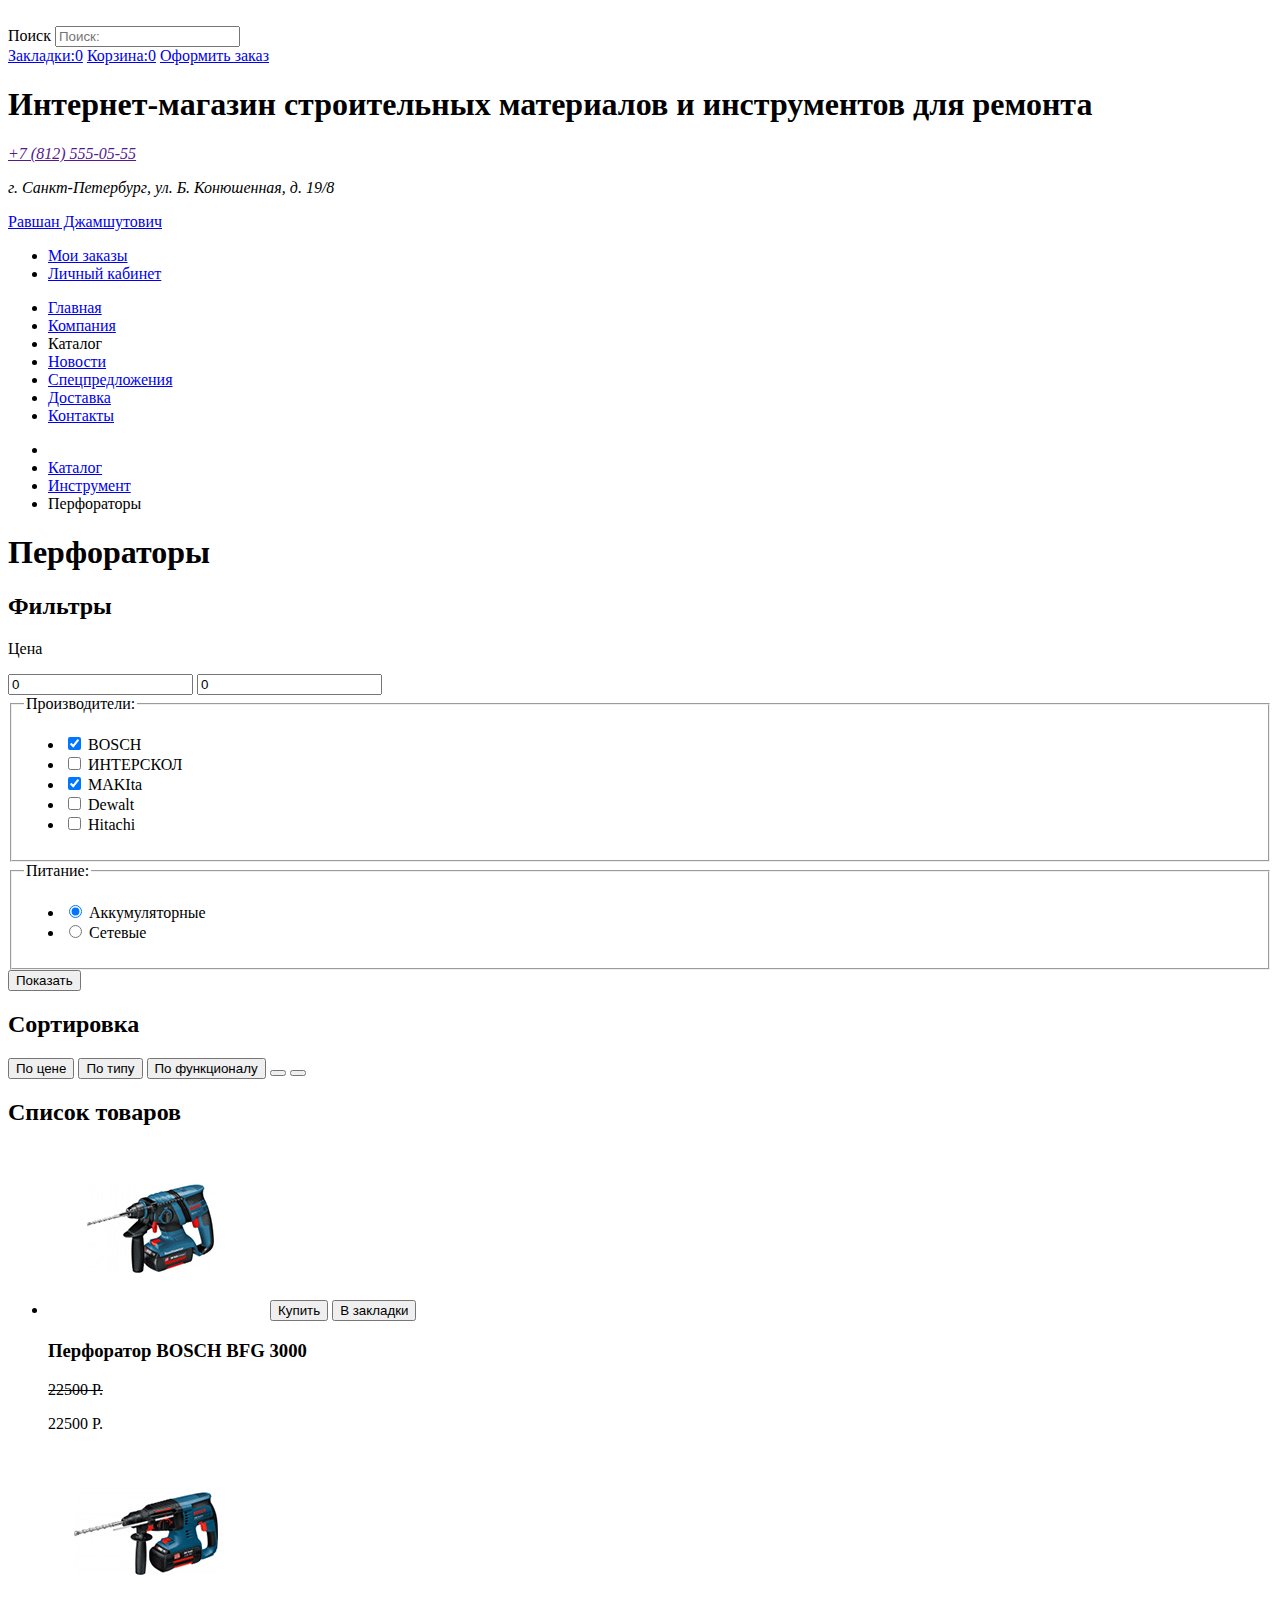
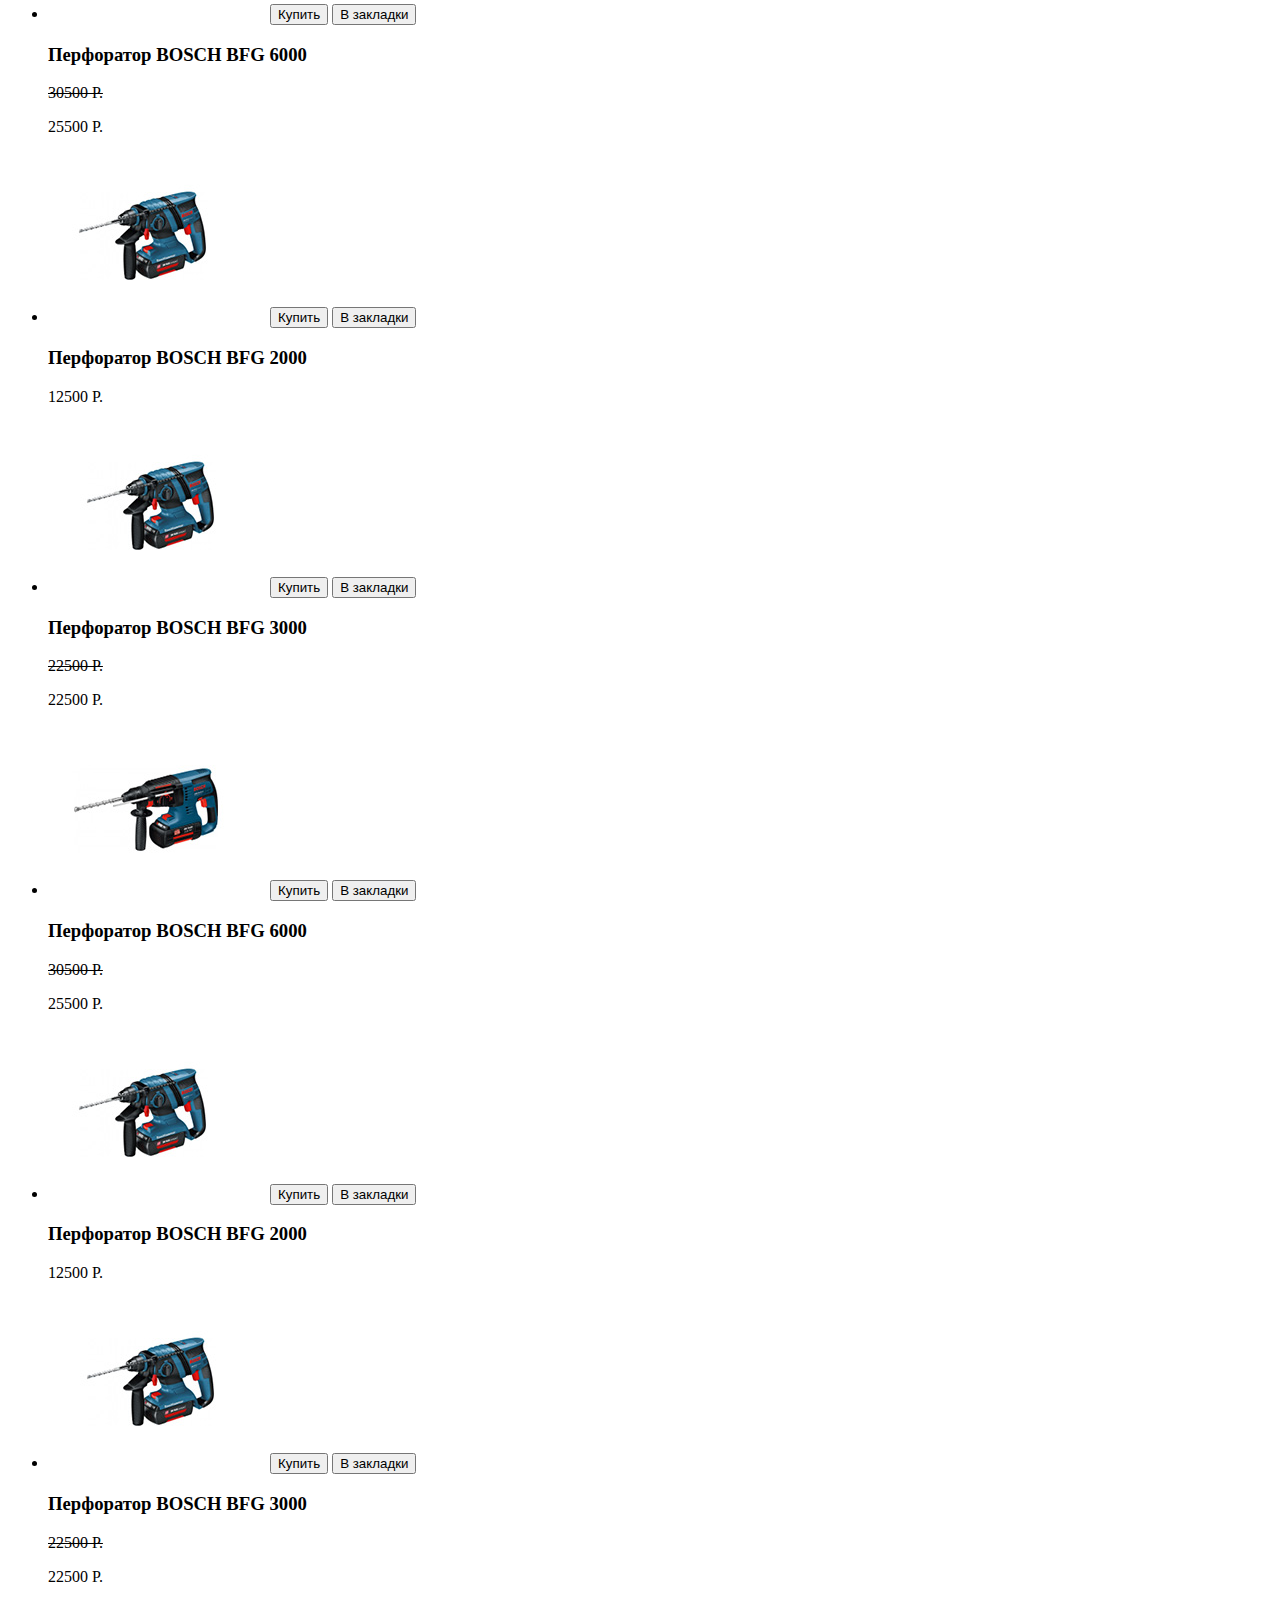
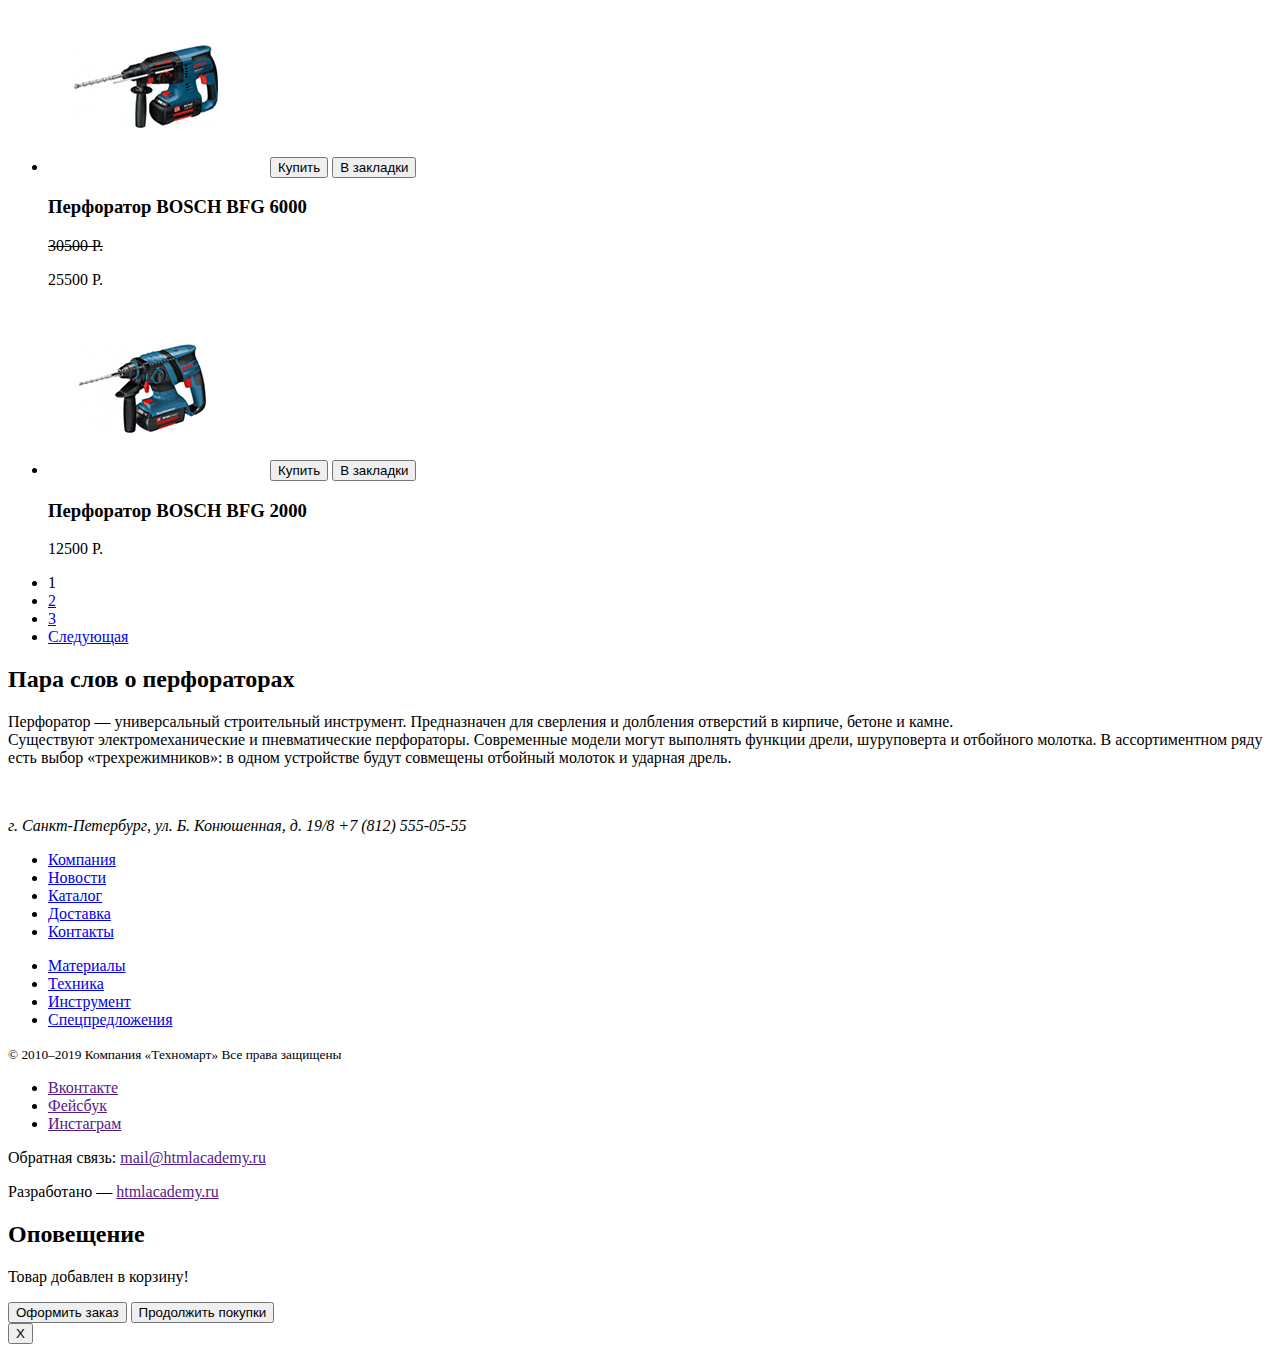
==== catalog.html @ 0acf5ff8 "Последние правки по 4 заданию, закончила с доступностью" ====
<!DOCTYPE html>
<html lang="ru">
  <head>
    <meta charset="utf-8">
    <title>HTML Academy: Техномарт</title>
  </head>
  <body>
    <header>
      <div>
        <a>
          <img src="" width="" height="" alt="">
        </a>
        <form>
          <label class="visually-hidden" for="global-search">Поиск</label>
          <input id="global-search" type="search" name="search" placeholder="Поиск:">
        </form>
        <a href="#">Закладки:0</a>
        <a href="#">Корзина:0</a>
        <a href="#">Оформить заказ</a>
      </div>
      <div>
        <h1>Интернет-магазин строительных материалов и инструментов для ремонта</h1>
        <address>
          <a href="">+7 (812) 555-05-55</a>
          <p>г. Санкт-Петербург, ул. Б. Конюшенная, д. 19/8</p>
        </address>
        <div>
          <a href="#">Равшан Джамшутович</a>
          <ul>
            <li>
              <a href="#">Мои заказы</a>
            </li>
            <li>
              <a href="#">Личный кабинет</a>
            </li>
          </ul>
        </div>
        <nav>
          <ul>
            <li>
              <a href="index.html">Главная</a>
            </li>
            <li>
              <a href="#">Компания</a>
            </li>
            <li>
              <a >Каталог</a>
            </li>
            <li>
              <a href="#">Новости</a>
            </li>
            <li>
              <a href="#">Спецпредложения</a>
            </li>
            <li>
              <a href="#">Доставка</a>
            </li>
            <li>
              <a href="#">Контакты</a>
            </li>
          </ul>
        </nav>
      </div>
    </header>
    <main>
      <ul>
        <li><a href="index.html"></a></li>
        <li><a href="catalog.html">Каталог</a></li>
        <li><a href="#">Инструмент</a></li>
        <li><a>Перфораторы</a></li>
      </ul>
      <h1>Перфораторы</h1>
      <section>
        <h2>Фильтры</h2>
        <form method="get" action="https://echo.htmlacademy.ru">
          <p>Цена</p>
          <div class="range-slider">
            <input type="number" value="0" name="min">
            <input type="number" value="0" name="max">
            <div class="range-slider-track">
              <div class="range-slider-pin range-slider-pin-min"></div>
              <div class="range-slider-pin range-slider-pin-max"></div>
            </div>
          </div>
          <fieldset>
            <legend>Производители:</legend>
            <ul>
              <li>
                <input id="filter-bosch" type="checkbox" name="bosch" checked>
                <label for="filter-bosch">BOSCH</label>
              </li>
              <li>
                <input id="filter-interskol" type="checkbox" name="interskol" >
                <label for="filter-interskol">ИНТЕРСКОЛ</label>
              </li>
              <li>
                <input id="filter-makita" type="checkbox" name="makita" checked>
                <label for="filter-makita">MAKIta</label>
              </li>
              <li>
                <input id="filter-dewalt" type="checkbox" name="dewalt" >
                <label for="filter-dewalt">Dewalt</label>
              </li>
              <li>
                <input id="filter-hitachi" type="checkbox" name="hitachi" >
                <label for="filter-hitachi">Hitachi</label>
              </li>
            </ul>
          </fieldset>
        </form >
        <fieldset>
          <legend>Питание:</legend>
          <ul>
            <li>
              <input id="filter-rechargeable" type="radio" name="type-power"  value="rechargeable" checked>
              <label for="filter-rechargeable">Аккумуляторные</label>
            </li>
            <li>
              <input id="filter-network" type="radio" name="type-power" value="network" >
              <label for="filter-network">Сетевые</label>
            </li>
          </ul>
        </fieldset>
        <button type="submit">Показать</button>
      </section>
      <section>
        <form>
          <h2>Сортировка</h2>
          <button type="button">По цене</button>
          <button type="button">По типу</button>
          <button type="button">По функционалу</button>
          <button type="button" aria-label="На возрастание"></button>
          <button type="button" aria-label="На убывание"></button>
        </form>
      </section>
      <section>
        <h2 class="visually-hidden">Список товаров</h2>
        <ul>
          <li>
            <img src="img/product-2.jpg" width="218" height="170" alt="Перфоратор BOSCH BFG 3000">
            <button type="button">Купить</button>
            <button type="button">В закладки</button>
            <h3>Перфоратор BOSCH BFG 3000</h3>
            <del>22500 Р.</del>
            <p>22500 Р.</p>
          </li>
          <li>
            <img src="img/product-3.jpg" width="218" height="170" alt="Перфоратор BOSCH BFG 6000">
            <button type="button">Купить</button>
            <button type="button">В закладки</button>
            <h3>Перфоратор BOSCH BFG 6000</h3>
            <del>30500 Р.</del>
            <p>25500 Р.</p>
          </li>
          <li>
            <img src="img/product-4.jpg" width="218" height="170" alt="Перфоратор BOSCH BFG 2000">
            <button type="button">Купить</button>
            <button type="button">В закладки</button>
            <h3>Перфоратор BOSCH BFG 2000</h3>
            <p>12500 Р.</p>
          </li>
          <li>
            <img src="img/product-2.jpg" width="218" height="170" alt="Перфоратор BOSCH BFG 3000">
            <button type="button">Купить</button>
            <button type="button">В закладки</button>
            <h3>Перфоратор BOSCH BFG 3000</h3>
            <del>22500 Р.</del>
            <p>22500 Р.</p>
          </li>
          <li>
            <img src="img/product-3.jpg" width="218" height="170" alt="Перфоратор BOSCH BFG 6000">
            <button type="button">Купить</button>
            <button type="button">В закладки</button>
            <h3>Перфоратор BOSCH BFG 6000</h3>
            <del>30500 Р.</del>
            <p>25500 Р.</p>
          </li>
          <li>
            <img src="img/product-4.jpg" width="218" height="170" alt="Перфоратор BOSCH BFG 2000">
            <button type="button">Купить</button>
            <button type="button">В закладки</button>
            <h3>Перфоратор BOSCH BFG 2000</h3>
            <p>12500 Р.</p>
          </li>
          <li>
            <img src="img/product-2.jpg" width="218" height="170" alt="Перфоратор BOSCH BFG 3000">
            <button type="button">Купить</button>
            <button type="button">В закладки</button>
            <h3>Перфоратор BOSCH BFG 3000</h3>
            <del>22500 Р.</del>
            <p>22500 Р.</p>
          </li>
          <li>
            <img src="img/product-3.jpg" width="218" height="170" alt="Перфоратор BOSCH BFG 6000">
            <button type="button">Купить</button>
            <button type="button">В закладки</button>
            <h3>Перфоратор BOSCH BFG 6000</h3>
            <del>30500 Р.</del>
            <p>25500 Р.</p>
          </li>
          <li>
            <img src="img/product-4.jpg" width="218" height="170" alt="Перфоратор BOSCH BFG 2000">
            <button type="button">Купить</button>
            <button type="button">В закладки</button>
            <h3>Перфоратор BOSCH BFG 2000</h3>
            <p>12500 Р.</p>
          </li>
        </ul>
        <ul>
          <li>
            <a aria-label="Первая страница">1</a>
          </li>
          <li>
            <a href="#" aria-label="Вторая страница">2</a>
          </li>
          <li>
            <a href="#"aria-label="Третья страница">3</a>
          </li>
          <li>
            <a href="#">Следующая</a>
          </li>
        </ul>
      </section>
      <section>
        <h2>Пара слов о перфораторах</h2>
        <p>Перфоратор — универсальный строительный инструмент. Предназначен для сверления и долбления отверстий в кирпиче, бетоне и камне.<br>
          Существуют электромеханические и пневматические перфораторы. Современные модели могут выполнять функции дрели, шуруповерта и отбойного молотка. В
          ассортиментном ряду есть выбор «трехрежимников»: в одном устройстве будут совмещены отбойный молоток и ударная дрель.</p>
      </section>
    </main>
    <footer>
      <div>
        <a>
          <img src="" width="" height="" alt="">
        </a>
        <address>
          <p>г. Санкт-Петербург, ул. Б. Конюшенная, д. 19/8
            +7 (812) 555-05-55</p>
        </address>
        <ul>
          <li>
            <a href="#">Компания</a>
          </li>
          <li>
            <a href="#">Новости</a>
          </li>
          <li>
            <a href="#">Каталог</a>
          </li>
          <li>
            <a href="#">Доставка</a>
          </li>
          <li>
            <a href="#">Контакты</a>
          </li>
        </ul>
        <ul>
          <li>
            <a href="#">Материалы</a>
          </li>
          <li>
            <a href="#">Техника</a>
          </li>
          <li>
            <a href="#">Инструмент</a>
          </li>
          <li>
            <a href="#">Спецпредложения</a>
          </li>
        </ul>
      </div>
      <div>
        <p class="footer-copyright">
          <small>©  2010–2019 Компания «Техномарт»
            Все права защищены</small>
        </p>
        <ul>
          <li>
            <a href="">Вконтакте</a>
          </li>
          <li>
            <a href="">Фейсбук</a>
          </li>
          <li>
            <a href="">Инстаграм</a>
          </li>
        </ul>
        <p>Обратная связь:
          <a href="">mail@htmlacademy.ru</a>
        </p>
        <p>Разработано —
          <a href="">htmlacademy.ru</a>
        </p>
      </div>
    </footer>
    <section>
      <form>
        <h2 class="visually-hidden">Оповещение</h2>
        <p>Товар добавлен в корзину!</p>
        <div>
          <button type="button">Оформить заказ</button>
          <button type="button">Продолжить покупки</button>
        </div>
      </form>
      <button type="button" aria-label="Закрыть">Х</button>
    </section>
  </body>
</html>
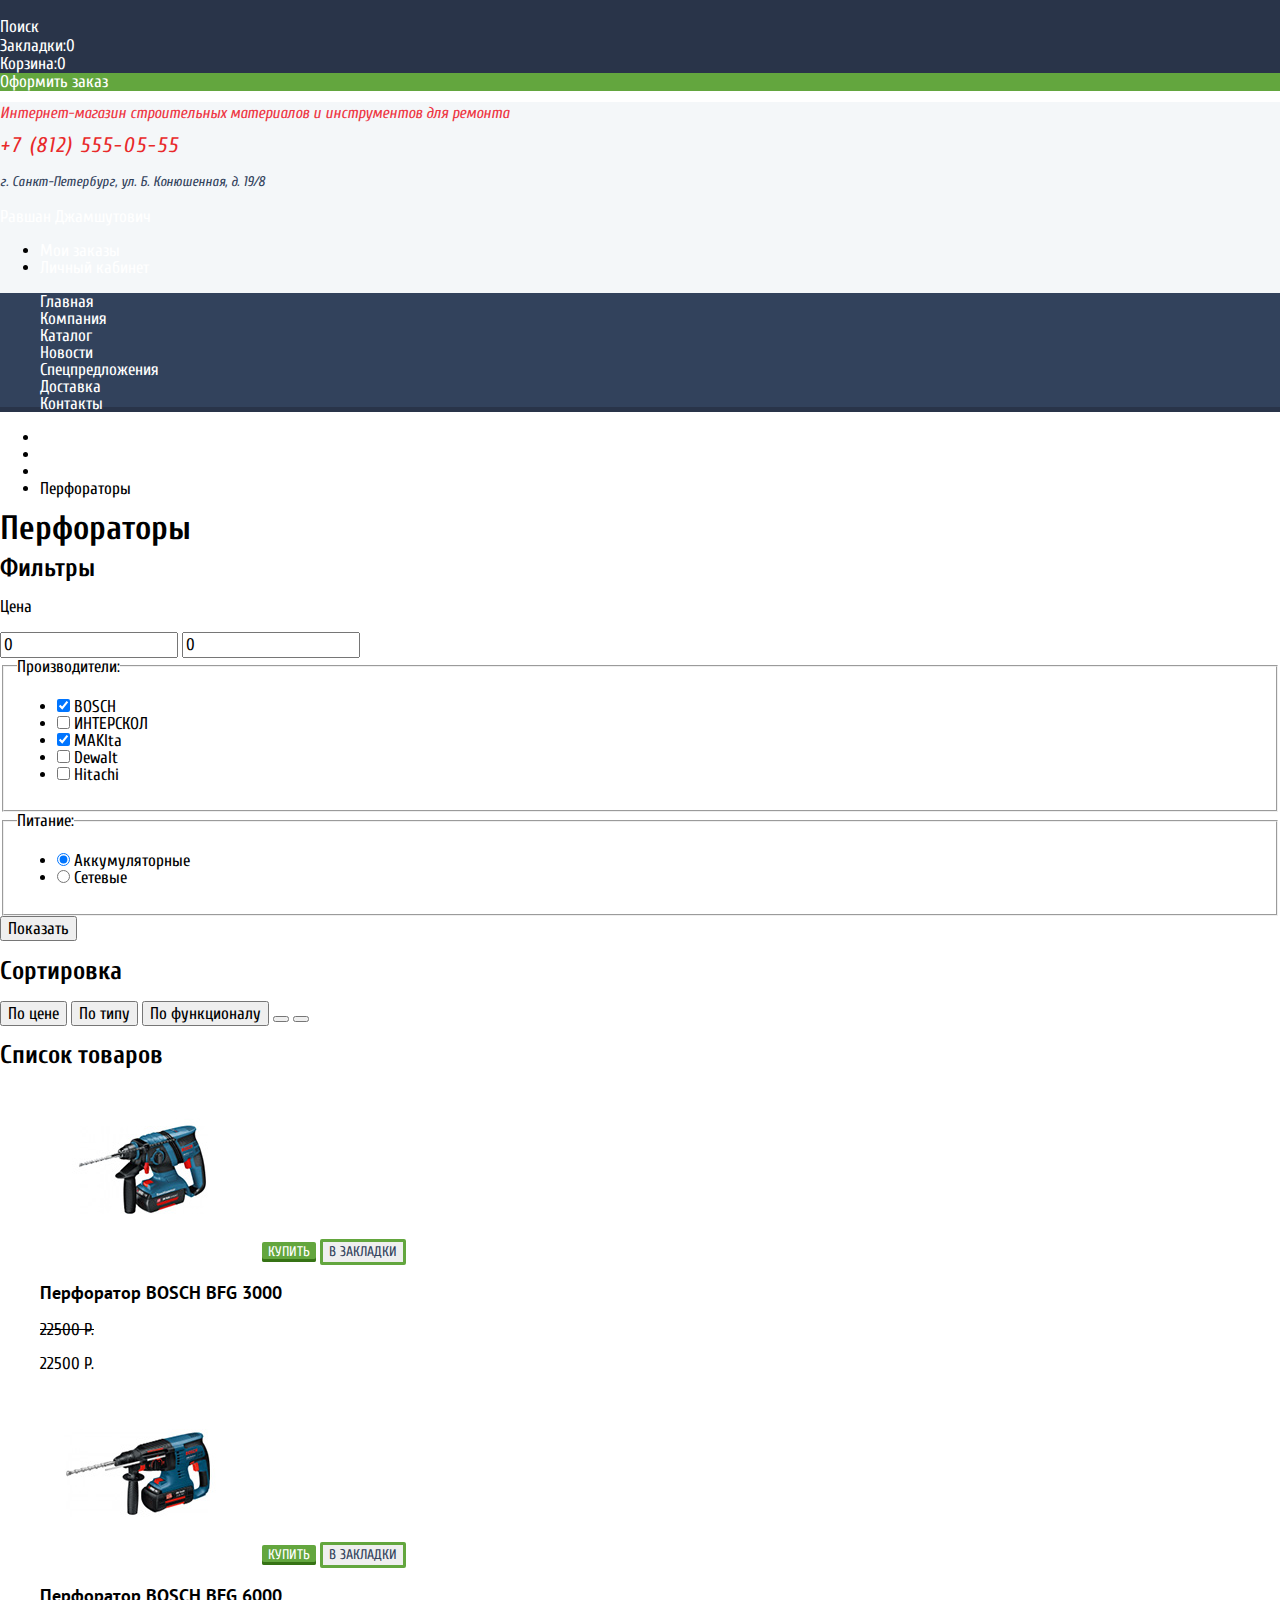
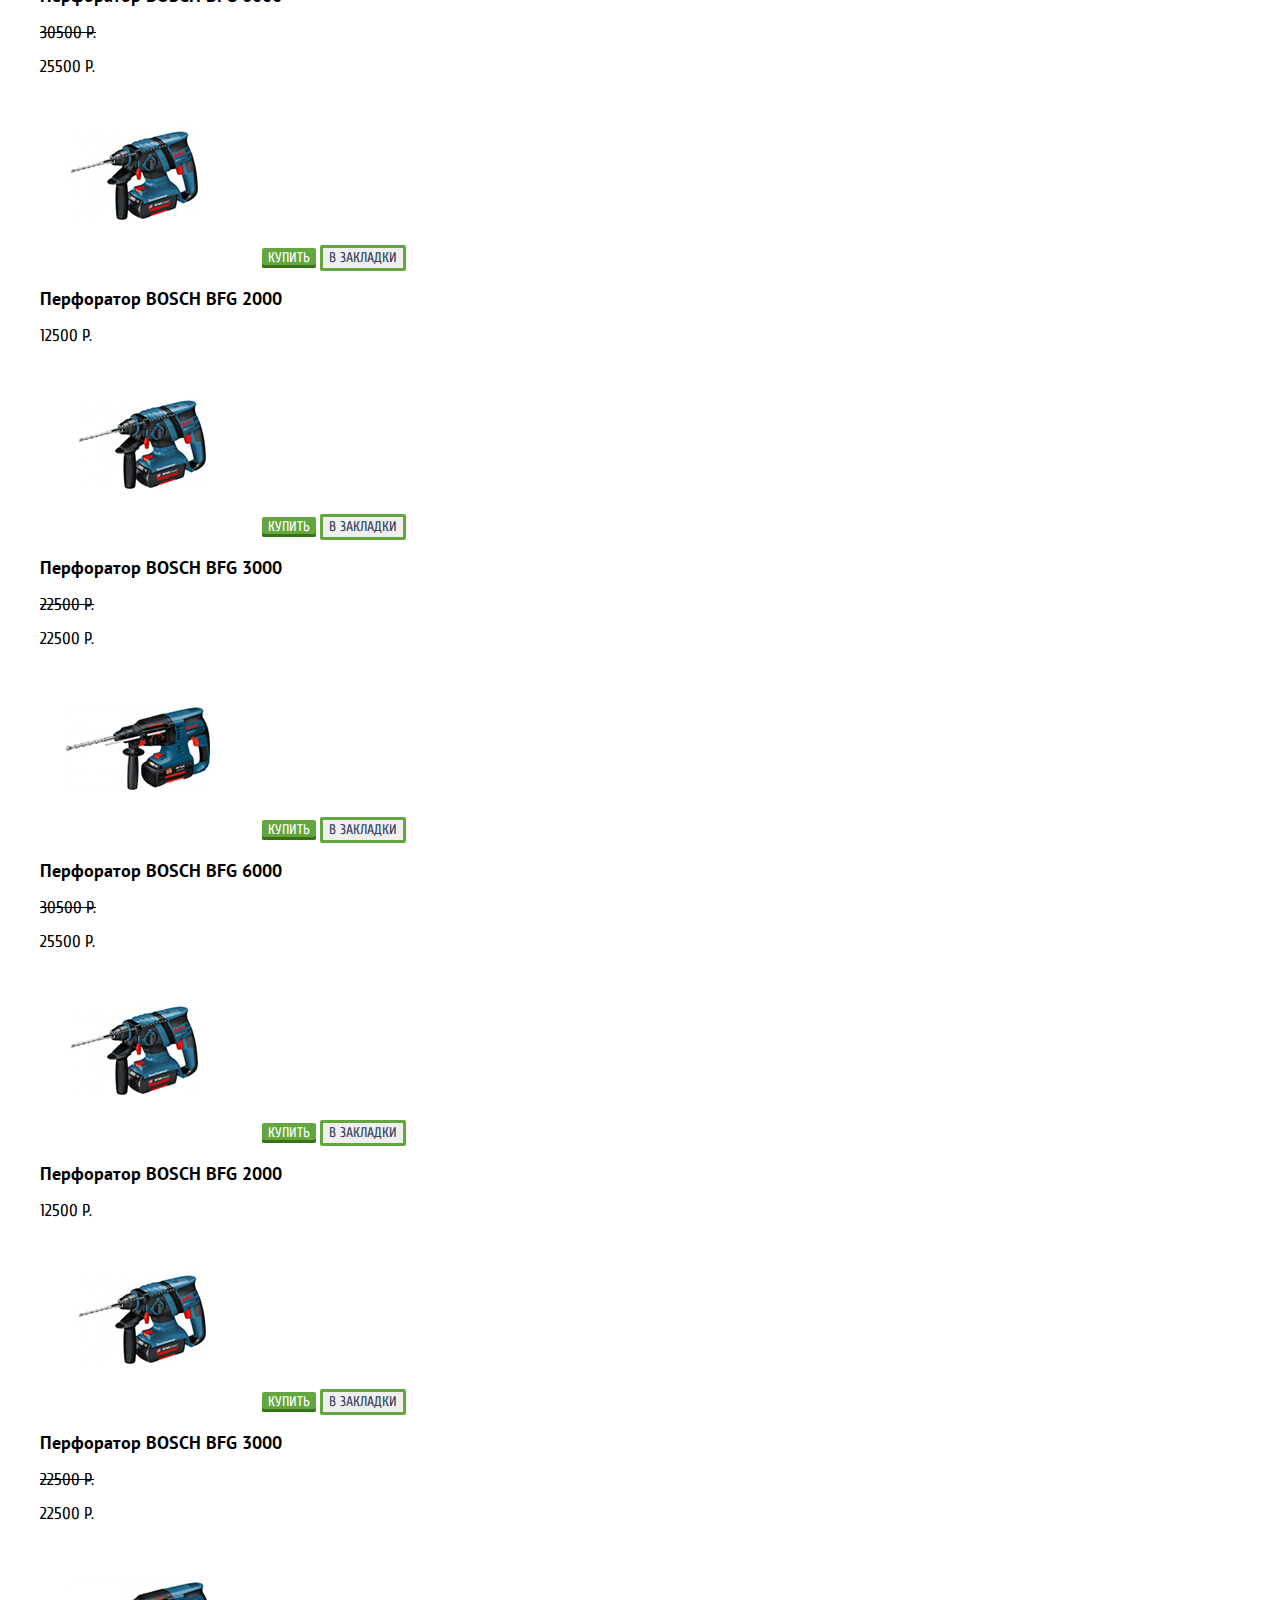
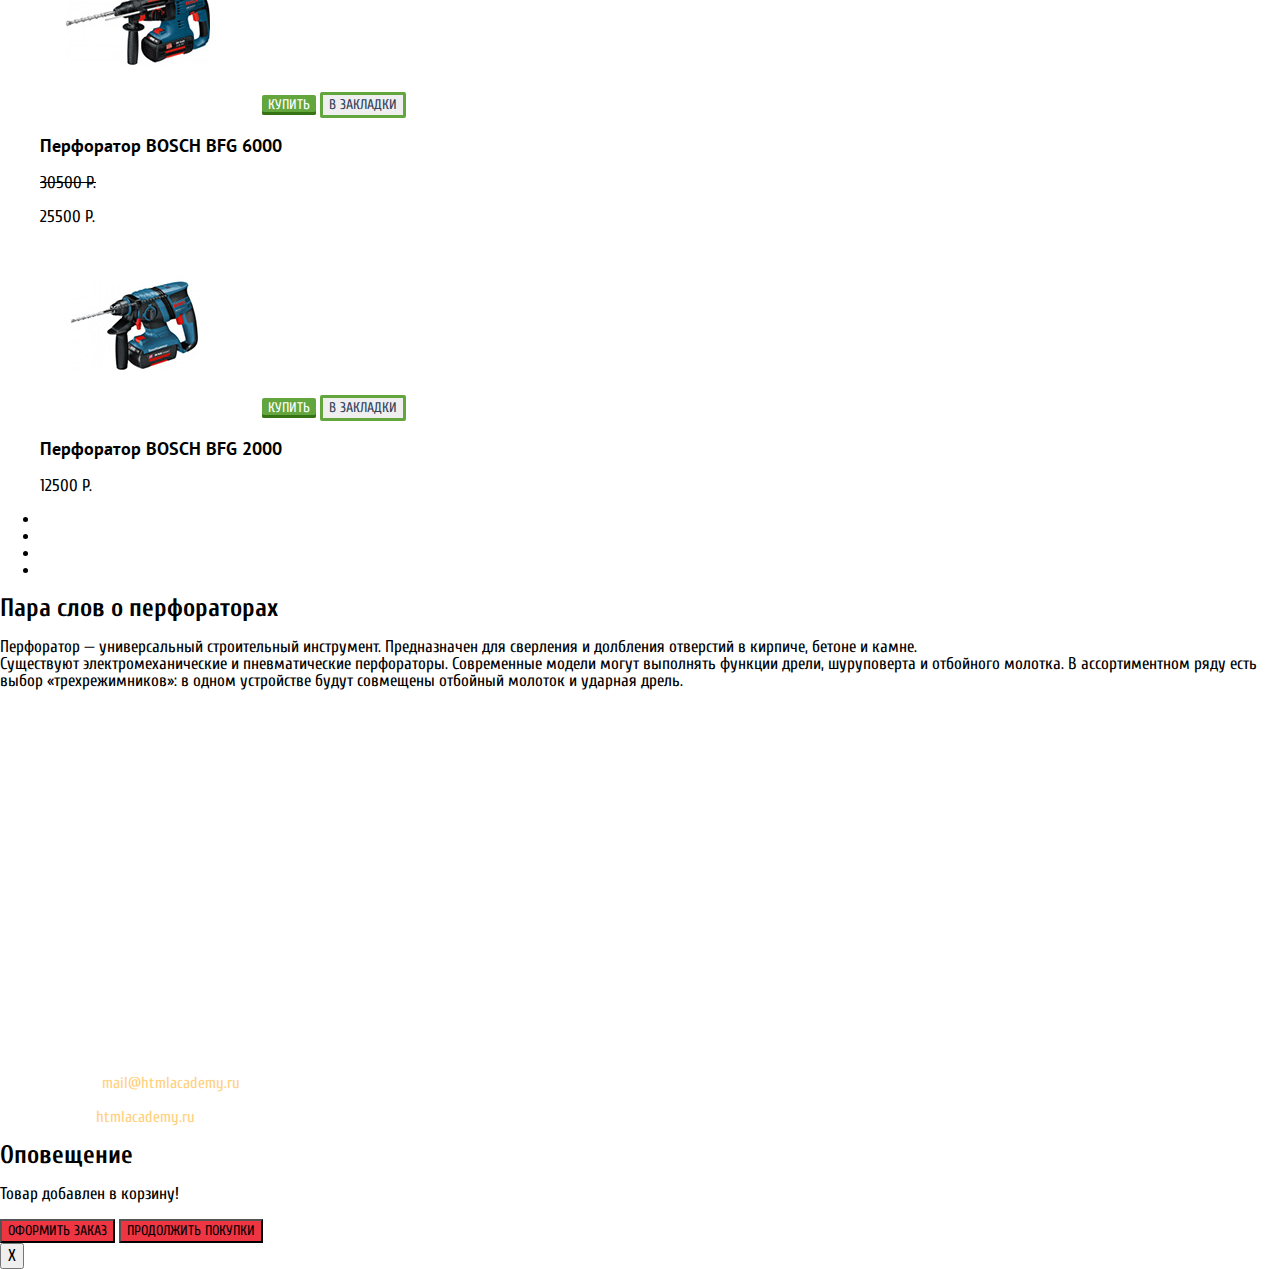
==== commit ee606b69: "Старе правки" ====
--- a/catalog.html
+++ b/catalog.html
@@ -3,40 +3,50 @@
   <head>
     <meta charset="utf-8">
     <title>HTML Academy: Техномарт</title>
+    <link rel="stylesheet" href="https://fonts.googleapis.com/css?family=Cuprum:400,400i,700&display=swap&subset=cyrillic" >
+    <link rel="stylesheet" href="https://fonts.googleapis.com/css?family=PT+Sans:400,700&display=swap&subset=cyrillic" >
+    <link rel="stylesheet" href="css/normalize.css">
+    <link rel="stylesheet" href="css/style.css">
   </head>
   <body>
-    <header>
-      <div>
-        <a>
+    <header class="main-header">
+      <div class="first-section-header">
+        <a class="main-header-logo">
           <img src="" width="" height="" alt="">
         </a>
-        <form>
-          <label class="visually-hidden" for="global-search">Поиск</label>
-          <input id="global-search" type="search" name="search" placeholder="Поиск:">
+        <form class="search">
+          <label class="search-title" for="global-search">Поиск</label>
+          <input class="search-form" id="global-search" type="search" name="search" placeholder="">
         </form>
-        <a href="#">Закладки:0</a>
-        <a href="#">Корзина:0</a>
-        <a href="#">Оформить заказ</a>
+        <div class="bookmarks">
+          <a href="#">Закладки:0</a>
+        </div>
+        <div class="cart">
+          <a href="#">Корзина:0</a>
+        </div>
+        <div class="checkout">
+          <a href="#">Оформить заказ</a>
+        </div>
       </div>
-      <div>
-        <h1>Интернет-магазин строительных материалов и инструментов для ремонта</h1>
+      <div class="second-section-header">
+        <h1 class="main-title">Интернет-магазин строительных материалов и инструментов для ремонта</h1>
         <address>
-          <a href="">+7 (812) 555-05-55</a>
-          <p>г. Санкт-Петербург, ул. Б. Конюшенная, д. 19/8</p>
+          <a class="phone-link"href="">+7 (812) 555-05-55</a>
+          <p class="address">г. Санкт-Петербург, ул. Б. Конюшенная, д. 19/8</p>
         </address>
-        <div>
-          <a href="#">Равшан Джамшутович</a>
-          <ul>
-            <li>
+        <div class="user-cabinet">
+          <a class="user-name" href="#">Равшан Джамшутович</a>
+          <ul class="user-cabinet-list">
+            <li class="user-cabinet-item">
               <a href="#">Мои заказы</a>
             </li>
-            <li>
+            <li class="user-cabinet-item">
               <a href="#">Личный кабинет</a>
             </li>
           </ul>
         </div>
-        <nav>
-          <ul>
+        <nav class="main-navigation">
+          <ul class="site-navigation">
             <li>
               <a href="index.html">Главная</a>
             </li>
@@ -62,18 +72,18 @@
         </nav>
       </div>
     </header>
-    <main>
-      <ul>
+    <main class="container">
+      <ul class="breadcrumbs">
         <li><a href="index.html"></a></li>
         <li><a href="catalog.html">Каталог</a></li>
         <li><a href="#">Инструмент</a></li>
-        <li><a>Перфораторы</a></li>
+        <li class="breadcrumbs-current">Перфораторы</li>
       </ul>
-      <h1>Перфораторы</h1>
-      <section>
-        <h2>Фильтры</h2>
-        <form method="get" action="https://echo.htmlacademy.ru">
-          <p>Цена</p>
+      <h1 class="page-title">Перфораторы</h1>
+      <section class="filters">
+        <h2 class="filter-type">Фильтры</h2>
+        <form class="filter" method="get" action="https://echo.htmlacademy.ru">
+          <p class="filter-name">Цена</p>
           <div class="range-slider">
             <input type="number" value="0" name="min">
             <input type="number" value="0" name="max">
@@ -82,162 +92,162 @@
               <div class="range-slider-pin range-slider-pin-max"></div>
             </div>
           </div>
-          <fieldset>
-            <legend>Производители:</legend>
-            <ul>
-              <li>
+          <fieldset class="filter-manufacturers">
+            <legend class="filter-name">Производители:</legend>
+            <ul class="filter-list">
+              <li class="filter-item">
                 <input id="filter-bosch" type="checkbox" name="bosch" checked>
                 <label for="filter-bosch">BOSCH</label>
               </li>
-              <li>
+              <li class="filter-item">
                 <input id="filter-interskol" type="checkbox" name="interskol" >
                 <label for="filter-interskol">ИНТЕРСКОЛ</label>
               </li>
-              <li>
+              <li class="filter-item">
                 <input id="filter-makita" type="checkbox" name="makita" checked>
                 <label for="filter-makita">MAKIta</label>
               </li>
-              <li>
+              <li class="filter-item">
                 <input id="filter-dewalt" type="checkbox" name="dewalt" >
                 <label for="filter-dewalt">Dewalt</label>
               </li>
-              <li>
+              <li class="filter-item">
                 <input id="filter-hitachi" type="checkbox" name="hitachi" >
                 <label for="filter-hitachi">Hitachi</label>
               </li>
             </ul>
           </fieldset>
-        </form >
-        <fieldset>
-          <legend>Питание:</legend>
-          <ul>
-            <li>
-              <input id="filter-rechargeable" type="radio" name="type-power"  value="rechargeable" checked>
-              <label for="filter-rechargeable">Аккумуляторные</label>
-            </li>
-            <li>
-              <input id="filter-network" type="radio" name="type-power" value="network" >
-              <label for="filter-network">Сетевые</label>
-            </li>
-          </ul>
-        </fieldset>
-        <button type="submit">Показать</button>
-      </section>
-      <section>
-        <form>
-          <h2>Сортировка</h2>
-          <button type="button">По цене</button>
-          <button type="button">По типу</button>
-          <button type="button">По функционалу</button>
-          <button type="button" aria-label="На возрастание"></button>
-          <button type="button" aria-label="На убывание"></button>
+          <fieldset class="filter-supply">
+            <legend class="filter-name">Питание:</legend>
+            <ul class="filter-list">
+              <li class="filter-item">
+                <input id="filter-rechargeable" type="radio" name="type-power"  value="rechargeable" checked>
+                <label for="filter-rechargeable">Аккумуляторные</label>
+              </li>
+              <li class="filter-item">
+                <input id="filter-network" type="radio" name="type-power" value="network" >
+                <label for="filter-network">Сетевые</label>
+              </li>
+            </ul>
+          </fieldset>
+          <button class="filter-button" ype="submit">Показать</button>
         </form>
       </section>
       <section>
+        <form class="sorting">
+          <h2 class="filter-type">Сортировка</h2>
+          <button class="" type="button">По цене</button>
+          <button class="" type="button">По типу</button>
+          <button class="" type="button">По функционалу</button>
+          <button class="" type="button" aria-label="На возрастание"></button>
+          <button class="" type="button" aria-label="На убывание"></button>
+        </form>
+      </section>
+      <section class="products">
         <h2 class="visually-hidden">Список товаров</h2>
-        <ul>
-          <li>
-            <img src="img/product-2.jpg" width="218" height="170" alt="Перфоратор BOSCH BFG 3000">
-            <button type="button">Купить</button>
-            <button type="button">В закладки</button>
-            <h3>Перфоратор BOSCH BFG 3000</h3>
+        <ul class="products-list">
+          <li class="products-item">
+            <img class="product-item-image" src="img/product-2.jpg" width="218" height="170" alt="Перфоратор BOSCH BFG 3000">
+            <button class="product-item-button product-item-buy" type="button">Купить</button>
+            <button class="product-item-button product-item-select" type="button">В закладки</button>
+            <h3 class="product-item-title">Перфоратор BOSCH BFG 3000</h3>
             <del>22500 Р.</del>
             <p>22500 Р.</p>
           </li>
-          <li>
-            <img src="img/product-3.jpg" width="218" height="170" alt="Перфоратор BOSCH BFG 6000">
-            <button type="button">Купить</button>
-            <button type="button">В закладки</button>
-            <h3>Перфоратор BOSCH BFG 6000</h3>
+          <li class="products-item">
+            <img class="product-item-image" src="img/product-3.jpg" width="218" height="170" alt="Перфоратор BOSCH BFG 6000">
+            <button class="product-item-button product-item-buy" type="button">Купить</button>
+            <button class="product-item-button product-item-select" type="button">В закладки</button>
+            <h3 class="product-item-title">Перфоратор BOSCH BFG 6000</h3>
             <del>30500 Р.</del>
             <p>25500 Р.</p>
           </li>
-          <li>
-            <img src="img/product-4.jpg" width="218" height="170" alt="Перфоратор BOSCH BFG 2000">
-            <button type="button">Купить</button>
-            <button type="button">В закладки</button>
-            <h3>Перфоратор BOSCH BFG 2000</h3>
+          <li class="products-item">
+            <img class="product-item-image" src="img/product-4.jpg" width="218" height="170" alt="Перфоратор BOSCH BFG 2000">
+            <button class="product-item-button product-item-buy" type="button">Купить</button>
+            <button class="product-item-button product-item-select" type="button">В закладки</button>
+            <h3 class="product-item-title">Перфоратор BOSCH BFG 2000</h3>
             <p>12500 Р.</p>
           </li>
-          <li>
-            <img src="img/product-2.jpg" width="218" height="170" alt="Перфоратор BOSCH BFG 3000">
-            <button type="button">Купить</button>
-            <button type="button">В закладки</button>
-            <h3>Перфоратор BOSCH BFG 3000</h3>
+          <li class="products-item">
+            <img class="product-item-image" src="img/product-2.jpg" width="218" height="170" alt="Перфоратор BOSCH BFG 3000">
+            <button class="product-item-button product-item-buy" type="button">Купить</button>
+            <button class="product-item-button product-item-select" type="button">В закладки</button>
+            <h3 class="product-item-title">Перфоратор BOSCH BFG 3000</h3>
             <del>22500 Р.</del>
             <p>22500 Р.</p>
           </li>
-          <li>
-            <img src="img/product-3.jpg" width="218" height="170" alt="Перфоратор BOSCH BFG 6000">
-            <button type="button">Купить</button>
-            <button type="button">В закладки</button>
-            <h3>Перфоратор BOSCH BFG 6000</h3>
+          <li class="products-item">
+            <img class="product-item-image" src="img/product-3.jpg" width="218" height="170" alt="Перфоратор BOSCH BFG 6000">
+            <button class="product-item-button product-item-buy" type="button">Купить</button>
+            <button class="product-item-button product-item-select" type="button">В закладки</button>
+            <h3 class="product-item-title">Перфоратор BOSCH BFG 6000</h3>
             <del>30500 Р.</del>
             <p>25500 Р.</p>
           </li>
-          <li>
-            <img src="img/product-4.jpg" width="218" height="170" alt="Перфоратор BOSCH BFG 2000">
-            <button type="button">Купить</button>
-            <button type="button">В закладки</button>
-            <h3>Перфоратор BOSCH BFG 2000</h3>
+          <li class="products-item">
+            <img class="product-item-image" src="img/product-4.jpg" width="218" height="170" alt="Перфоратор BOSCH BFG 2000">
+            <button class="product-item-button product-item-buy" type="button">Купить</button>
+            <button class="product-item-button product-item-select" type="button">В закладки</button>
+            <h3 class="product-item-title">Перфоратор BOSCH BFG 2000</h3>
             <p>12500 Р.</p>
           </li>
-          <li>
-            <img src="img/product-2.jpg" width="218" height="170" alt="Перфоратор BOSCH BFG 3000">
-            <button type="button">Купить</button>
-            <button type="button">В закладки</button>
-            <h3>Перфоратор BOSCH BFG 3000</h3>
+          <li class="products-item">
+            <img class="product-item-image" src="img/product-2.jpg" width="218" height="170" alt="Перфоратор BOSCH BFG 3000">
+            <button class="product-item-button product-item-buy" type="button">Купить</button>
+            <button class="product-item-button product-item-select" type="button">В закладки</button>
+            <h3 class="product-item-title">Перфоратор BOSCH BFG 3000</h3>
             <del>22500 Р.</del>
             <p>22500 Р.</p>
           </li>
-          <li>
-            <img src="img/product-3.jpg" width="218" height="170" alt="Перфоратор BOSCH BFG 6000">
-            <button type="button">Купить</button>
-            <button type="button">В закладки</button>
-            <h3>Перфоратор BOSCH BFG 6000</h3>
+          <li class="products-item">
+            <img class="product-item-image" src="img/product-3.jpg" width="218" height="170" alt="Перфоратор BOSCH BFG 6000">
+            <button class="product-item-button product-item-buy" type="button">Купить</button>
+            <button class="product-item-button product-item-select" type="button">В закладки</button>
+            <h3 class="product-item-title">Перфоратор BOSCH BFG 6000</h3>
             <del>30500 Р.</del>
             <p>25500 Р.</p>
           </li>
-          <li>
-            <img src="img/product-4.jpg" width="218" height="170" alt="Перфоратор BOSCH BFG 2000">
-            <button type="button">Купить</button>
-            <button type="button">В закладки</button>
-            <h3>Перфоратор BOSCH BFG 2000</h3>
+          <li class="products-item">
+            <img class="product-item-image" src="img/product-4.jpg" width="218" height="170" alt="Перфоратор BOSCH BFG 2000">
+            <button class="product-item-button product-item-buy" type="button">Купить</button>
+            <button class="product-item-button product-item-select" type="button">В закладки</button>
+            <h3 class="product-item-title">Перфоратор BOSCH BFG 2000</h3>
             <p>12500 Р.</p>
           </li>
         </ul>
-        <ul>
-          <li>
+        <ul class="pagination-list">
+          <li class="pagination-item pagination-item-current">
             <a aria-label="Первая страница">1</a>
           </li>
-          <li>
+          <li class="pagination-item">
             <a href="#" aria-label="Вторая страница">2</a>
           </li>
-          <li>
+          <li class="pagination-item">
             <a href="#"aria-label="Третья страница">3</a>
           </li>
-          <li>
+          <li class="pagination-item">
             <a href="#">Следующая</a>
           </li>
         </ul>
       </section>
-      <section>
-        <h2>Пара слов о перфораторах</h2>
+      <section class="description">
+        <h2 class="title-description">Пара слов о перфораторах</h2>
         <p>Перфоратор — универсальный строительный инструмент. Предназначен для сверления и долбления отверстий в кирпиче, бетоне и камне.<br>
           Существуют электромеханические и пневматические перфораторы. Современные модели могут выполнять функции дрели, шуруповерта и отбойного молотка. В
           ассортиментном ряду есть выбор «трехрежимников»: в одном устройстве будут совмещены отбойный молоток и ударная дрель.</p>
       </section>
     </main>
-    <footer>
+    <footer class="main-footer">
       <div>
-        <a>
+        <a class="main-header-logo main-footer-logo">
           <img src="" width="" height="" alt="">
         </a>
-        <address>
+        <address class="footer-contacts">
           <p>г. Санкт-Петербург, ул. Б. Конюшенная, д. 19/8
             +7 (812) 555-05-55</p>
         </address>
-        <ul>
+        <ul class="footer-menu">
           <li>
             <a href="#">Компания</a>
           </li>
@@ -254,7 +264,7 @@
             <a href="#">Контакты</a>
           </li>
         </ul>
-        <ul>
+        <ul class="footer-promo">
           <li>
             <a href="#">Материалы</a>
           </li>
@@ -274,35 +284,35 @@
           <small>©  2010–2019 Компания «Техномарт»
             Все права защищены</small>
         </p>
-        <ul>
-          <li>
-            <a href="">Вконтакте</a>
-          </li>
-          <li>
-            <a href="">Фейсбук</a>
-          </li>
-          <li>
-            <a href="">Инстаграм</a>
-          </li>
-        </ul>
-        <p>Обратная связь:
-          <a href="">mail@htmlacademy.ru</a>
+        <ul class="footer-social">
+          <li>
+            <a class="social-button social-button-vk" href="">Вконтакте</a>
+          </li>
+          <li>
+            <a class="social-button social-button-facebook" href="">Фейсбук</a>
+          </li>
+          <li>
+            <a class="social-button social-button-instagram" href="">Инстаграм</a>
+          </li>
+        </ul>
+        <p class="footer-copyright">Обратная связь:
+          <a class="footer-link" href="">mail@htmlacademy.ru</a>
         </p>
-        <p>Разработано —
-          <a href="">htmlacademy.ru</a>
+        <p class="footer-copyright">Разработано —
+          <a class="footer-link" href="">htmlacademy.ru</a>
         </p>
       </div>
     </footer>
-    <section>
-      <form>
+    <section class="buy">
+      <form class="model-buy">
         <h2 class="visually-hidden">Оповещение</h2>
-        <p>Товар добавлен в корзину!</p>
+        <p class="alert">Товар добавлен в корзину!</p>
         <div>
-          <button type="button">Оформить заказ</button>
-          <button type="button">Продолжить покупки</button>
+          <button class="button button-order" type="button">Оформить заказ</button>
+          <button class="button button-buy" type="button">Продолжить покупки</button>
         </div>
       </form>
-      <button type="button" aria-label="Закрыть">Х</button>
+      <button class="model-close" type="button" aria-label="Закрыть">Х</button>
     </section>
   </body>
 </html>
--- a/css/style.css
+++ b/css/style.css
@@ -0,0 +1,454 @@
+/* pt-sans-regular - cyrillic_latin
+@font-face {
+  font-family: 'PT Sans';
+  font-style: normal;
+  font-weight: 400;
+  src: url('css/fonts/pt-sans-v11-cyrillic_latin-regular.eot'); /* IE9 Compat Modes
+  src: local('PT Sans'), local('PTSans-Regular'),
+       url('css/fonts/pt-sans-v11-cyrillic_latin-regular.eot?#iefix') format('embedded-opentype'), /* IE6-IE8
+       url('/fonts/pt-sans-v11-cyrillic_latin-regular.woff2') format('woff2'), /* Super Modern Browsers
+       url('../fonts/pt-sans-v11-cyrillic_latin-regular.woff') format('woff'), /* Modern Browsers
+       url('../fonts/pt-sans-v11-cyrillic_latin-regular.ttf') format('truetype'), /* Safari, Android, iOS
+       url('../fonts/pt-sans-v11-cyrillic_latin-regular.svg#PTSans') format('svg'); /* Legacy iOS
+} */
+/* pt-sans-700 - cyrillic_latin
+@font-face {
+  font-family: 'PT Sans';
+  font-style: normal;
+  font-weight: 700;
+  src: url('../fonts/pt-sans-v11-cyrillic_latin-700.eot'); /* IE9 Compat Modes
+  src: local('PT Sans Bold'), local('PTSans-Bold'),
+       url('../fonts/pt-sans-v11-cyrillic_latin-700.eot?#iefix') format('embedded-opentype'), /* IE6-IE8
+       url('../fonts/pt-sans-v11-cyrillic_latin-700.woff2') format('woff2'), /* Super Modern Browsers
+       url('../fonts/pt-sans-v11-cyrillic_latin-700.woff') format('woff'), /* Modern Browsers
+       url('../fonts/pt-sans-v11-cyrillic_latin-700.ttf') format('truetype'), /* Safari, Android, iOS
+       url('../fonts/pt-sans-v11-cyrillic_latin-700.svg#PTSans') format('svg'); /* Legacy iOS
+}*/
+
+/*@font-face {
+  font-family: "Open Sans";
+  src: local("Open Sans"),
+    url("../fonts/opensans.woff2") format("woff2"),
+    url("../fonts/opensans.woff") format("woff");
+  font-weight: 400;
+}*/
+body {
+  margin: 0;
+  padding: 0;
+
+  /* Типографика */
+  font-family: "Cuprum", "Arial", sans-serif;
+  font-size: 17px;
+  line-height: 17px;
+  font-weight: 400;
+  color: black;
+
+  /* Оформление */
+
+
+  /* Анимация */
+
+  /* Разное */
+}
+
+a {
+  color: #ffffff;
+  text-decoration: none;
+}
+
+.first-section-header {
+  background-color: #293449;
+}
+
+.main-header-logo {
+  background-color: #ee3643;
+  box-shadow: inset 0 -3px 0 0 rgba(0, 0, 0, 0.24);
+}
+
+.search-title {
+  line-height: 18px;
+  color: #ffffff;
+}
+
+.search-form {
+  line-height: 18px;
+  background-color: #293449;
+  border: none;
+}
+
+.search:hover .search-form {
+  background-color: #212a3a;
+}
+
+.search:focus .search-form {
+  background-color: #ffffff;
+}
+
+.bookmarks {
+  background-color: #293449;
+}
+
+.bookmarks a {
+  line-height: 18px;
+}
+
+.bookmarks:hover {
+  background-color: #212a3a;
+}
+
+.bookmarks:focus {
+  background-color: #161d29;
+}
+
+.cart {
+  background-color: #293449;
+}
+
+.cart a {
+  line-height: 18px;
+}
+
+.cart:hover {
+  background-color: #212a3a;
+}
+
+.cart:focus {
+  background-color: #161d29;
+}
+
+.checkout {
+  background-color: #63a63e;
+}
+
+.checkout a {
+  line-height: 18px;
+}
+
+.checkout:hover {
+  background-color: #5fbb2d;
+}
+
+.checkout:focus {
+  background-color: #518534;
+}
+
+.second-section-header {
+  background-color: #f4f7f9;
+}
+
+.main-title {
+  font-style: italic;
+  font-size: 16px;
+  font-weight: normal;
+  line-height: 23px;
+  text-align: left;
+  color: #ee3643;
+}
+
+.phone-link {
+  font-size: 21px;
+  line-height: 21px;
+  letter-spacing: 2px;
+  color: #e9292a;
+}
+
+.address {
+  font-size: 14px;
+  line-height: 24px;
+  color: #32425c;
+}
+
+.login-link {
+  font-size: 21px;
+  line-height: 21px;
+  color: #000000;
+}
+
+.login-link:hover {
+  color: #ee3643;
+}
+
+.login-link:focus {
+  color: rgba(0, 0, 0, 0.3);
+}
+
+.registration-link {
+  font-size: 21px;
+  line-height: 21px;
+  color: #000000;
+}
+
+.registration-link:hover {
+  color: #ee3643;
+}
+
+.registration-link:focus {
+  color: rgba(0, 0, 0, 0.3);
+}
+
+.main-navigation {
+  background-color: #32425c;
+  box-shadow: inset 0 -5px 0 0 #293449;
+}
+
+.site-navigation {
+  list-style: none;
+}
+
+.main-navigation:hover {
+  background-color: #293449;
+}
+
+.site-navigation:hover a {
+  color: #ffffff;
+}
+
+.main-navigation:focus {
+  background-color: #1d2739;
+}
+
+.promo-block-item p {
+  font-weight: bold;
+  font-size: 24px;
+  line-height: 30px;
+  color: #ffffff;
+}
+
+.button {
+  font-size: 14px;
+  line-height: 18px;
+  text-transform: uppercase;
+  background-color: #ee3643;
+}
+
+.button:hover {
+  background-color: #ca2c37;
+}
+
+.button:active {
+  background-color: #ba2732;
+}
+
+.button-promo {
+  background-color: rgba(0, 0, 0, 0.1);
+}
+
+.promo-block-mamaterials {
+  background-color: #ffbf47;
+}
+
+.promo-block-tool {
+  background-color: #3bbce3;
+}
+
+.promo-block-equipment {
+  background-color: #dc91d8;
+}
+
+.promo-block-sale {
+  background-color: #8ed78f;
+}
+
+.promo-block-delivery {
+  background-color: #ffc047;
+}
+
+.slider b {
+  font-size: 36px;
+  font-weight: bold;
+  line-height: 36px;
+  color: #ffffff;
+}
+
+.slider p {
+  font-size: 18px;
+  line-height: 24px;
+  color: #ffffff;
+}
+
+.big-promo-block ul {
+  list-style: none;
+}
+
+.block {
+  background-color: #f9f5f0;
+}
+
+.second-title {
+  font-size: 30px;
+  font-weight: normal;
+  line-height: 30px;
+  color: #32425c;
+}
+
+.products-list {
+  list-style: none;
+}
+
+.product-item-title {
+  font-family: "PT Sans", "Arial", sans-serif;
+  font-size: 18px;
+  font-weight: bold;
+  line-height: 20px;
+}
+
+.product-item del {
+  font-weight: bold;
+  color: #a9a9a9;
+}
+
+.product-item span {
+  font-weight: bold;
+  line-height: 18px;
+  color: #ffffff;
+}
+
+.product-item-button {
+  font-size: 14px;
+  line-height: 18px;
+  text-transform: uppercase;
+  border: none;
+}
+
+.product-item-buy {
+  color: #ffffff;
+  background-color: #63a63e;
+  border-radius: 2px;
+  box-shadow: inset 0 -3px 0 0 #367315;
+}
+
+.product-item-buy:hover {
+  background-color: #5fbb2d;
+}
+
+.product-item-buy:focus {
+  background-color: #518534;
+  box-shadow: none;
+}
+
+.product-item-select {
+  color: #32425c;
+  border: solid 3px #63a63e;
+  border-radius: 2px;
+}
+
+.product-item-select:hover {
+  border-color: #32425c;
+}
+
+.product-item-select:focus {
+  color: rgba(50, 66, 92, 0.3);
+  border: rgba(50, 66, 92, 0.3);
+}
+
+.manufacturers-list {
+  list-style: none;
+}
+
+.manufacturers-item:hover {
+  box-shadow: 0 10px 25px 0 rgba(41, 52, 73, 0.5);
+}
+
+.manufacturers-item:active {
+  box-shadow: 0 4px 10px  rgba(41, 52, 73, 0.5);
+}
+
+.services {
+  background-color: #f4f7f9;
+}
+
+.caption {
+  font-size: 30px;
+  font-weight: 400;
+  line-height: 30px;
+}
+
+.caption p {
+  font-family: "PT Sans", "Arial", sans-serif;
+  font-size: 13px;
+  line-height: 24px;
+}
+
+.services-list {
+  list-style: none;
+}
+
+.services-item button {
+  font-size: 21px;
+  line-height: 30px;
+  font-weight: bold;
+  color: #ffffff;
+  background-color: #32425c;
+  border: none;
+}
+
+.services-item:hover button {
+  background-color: #293449;
+}
+
+.services-item:active button,
+.services-item:focus button {
+
+  color: #32425c;
+  background-color: #ffffff;
+}
+
+.services-content-list {
+  list-style: none;
+}
+
+.services-caption {
+  font-size: 36px;
+  font-weight: normal;
+  line-height: 36px;
+  color: #32425c;
+}
+
+.services-caption p {
+  font-family: "PT Sans", "Arial", sans-serif;
+  font-size: 13px;
+  line-height: 24px;
+}
+
+.transport-company-item {
+  font-size: 18px;
+  line-height: 20px;
+}
+
+.first-footer {
+  background-color: #32425c;
+}
+
+.footer-contacts {
+  font-size: 18px;
+  font-style: normal;
+  line-height: 24px;
+  color: #ffffff;
+}
+
+.footer-menu,
+.footer-promo {
+  list-style: none;
+}
+
+.footer-promo {
+  color: #ffd180;
+}
+
+.second-footer {
+  background-color: #293449;
+}
+
+.footer-copyright {
+  font-size: 16px;
+  line-height: 18px;
+  color: #ffffff;
+}
+
+.footer-social {
+  list-style: none;
+}
+
+.footer-link {
+  color: #ffd180;
+}
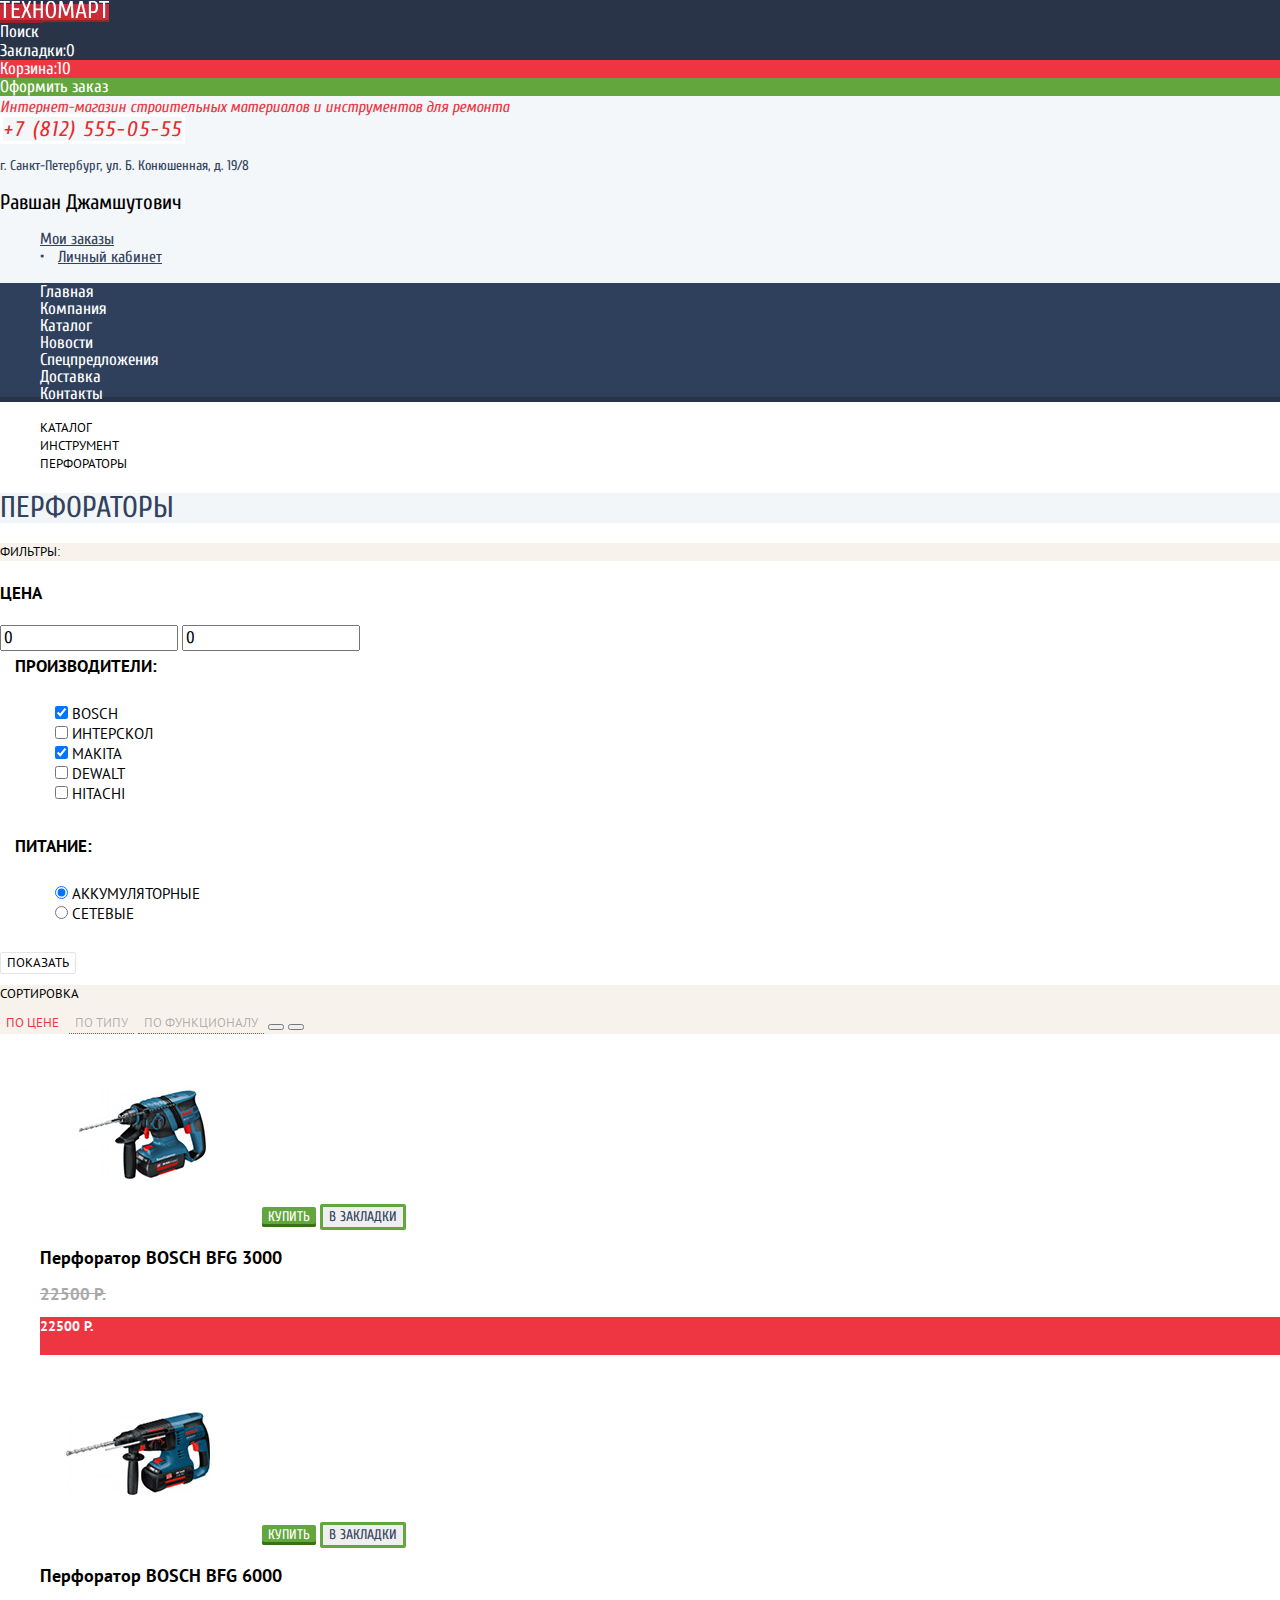
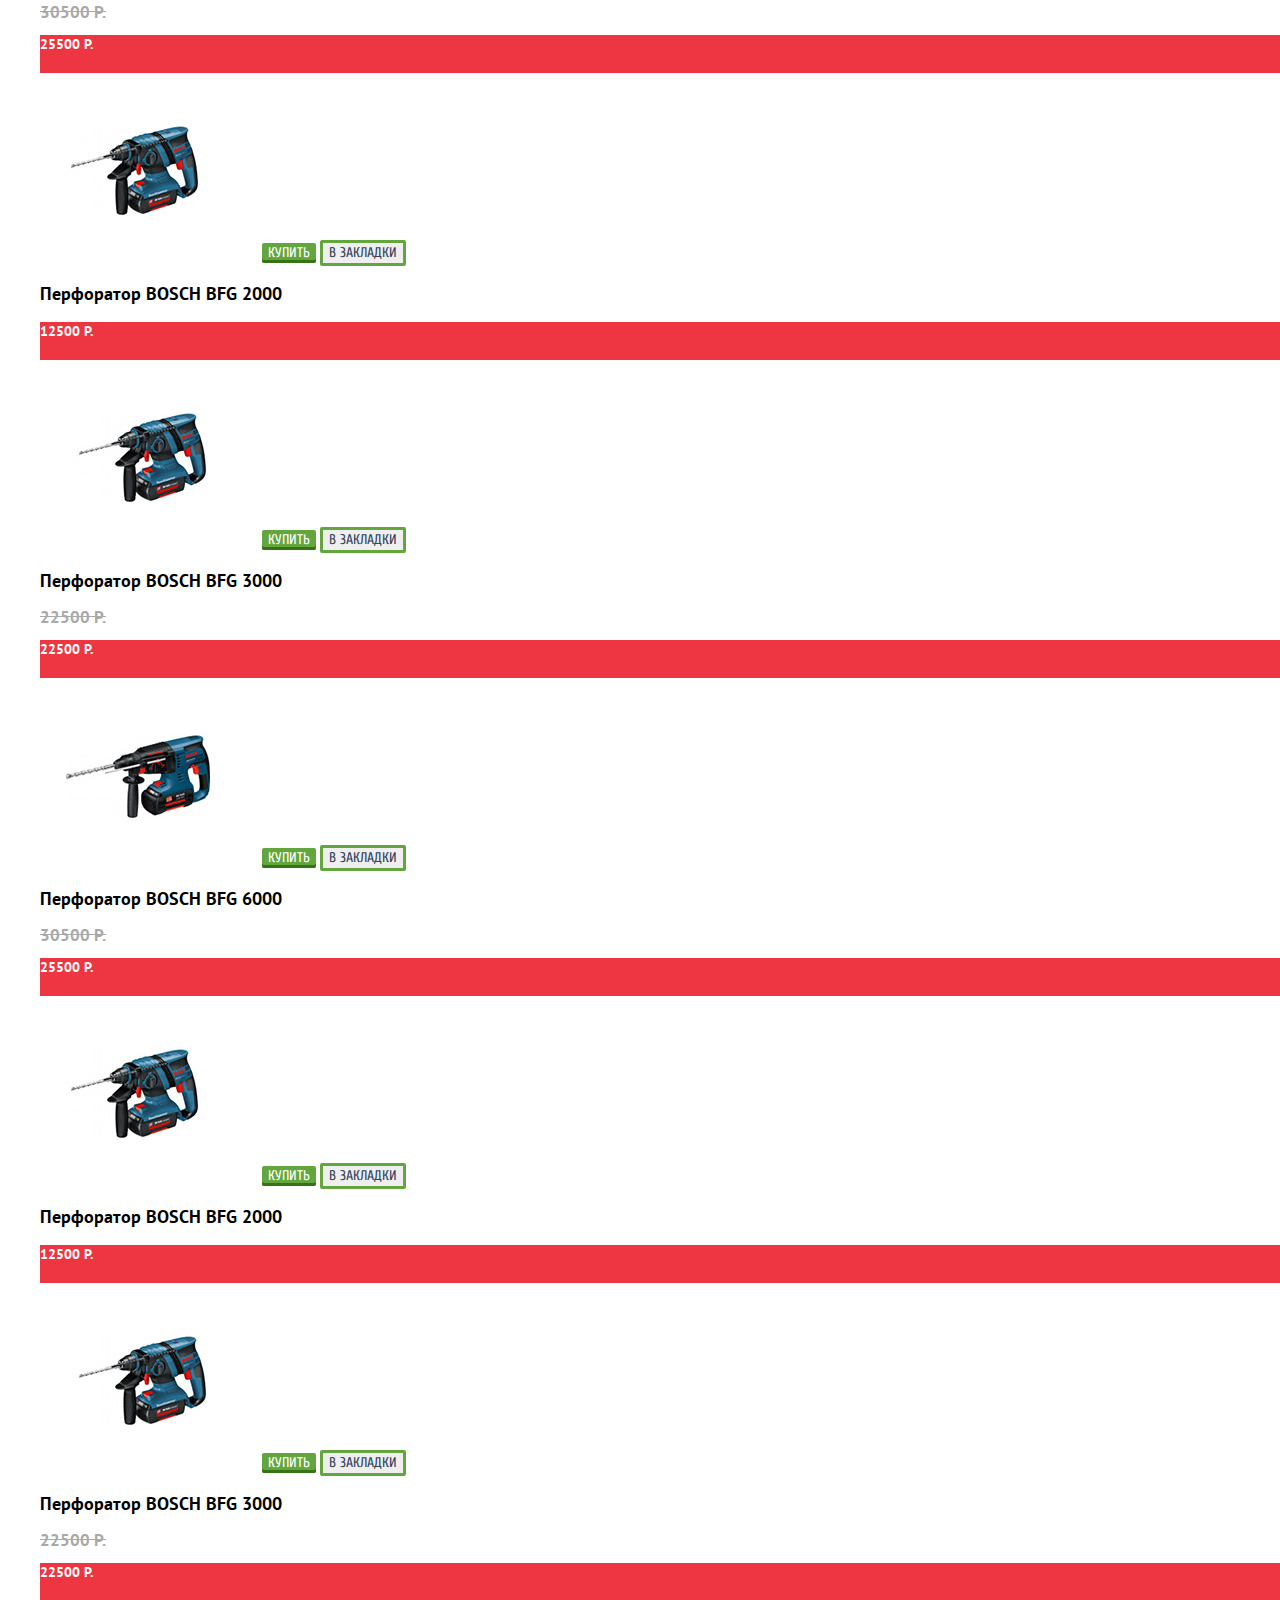
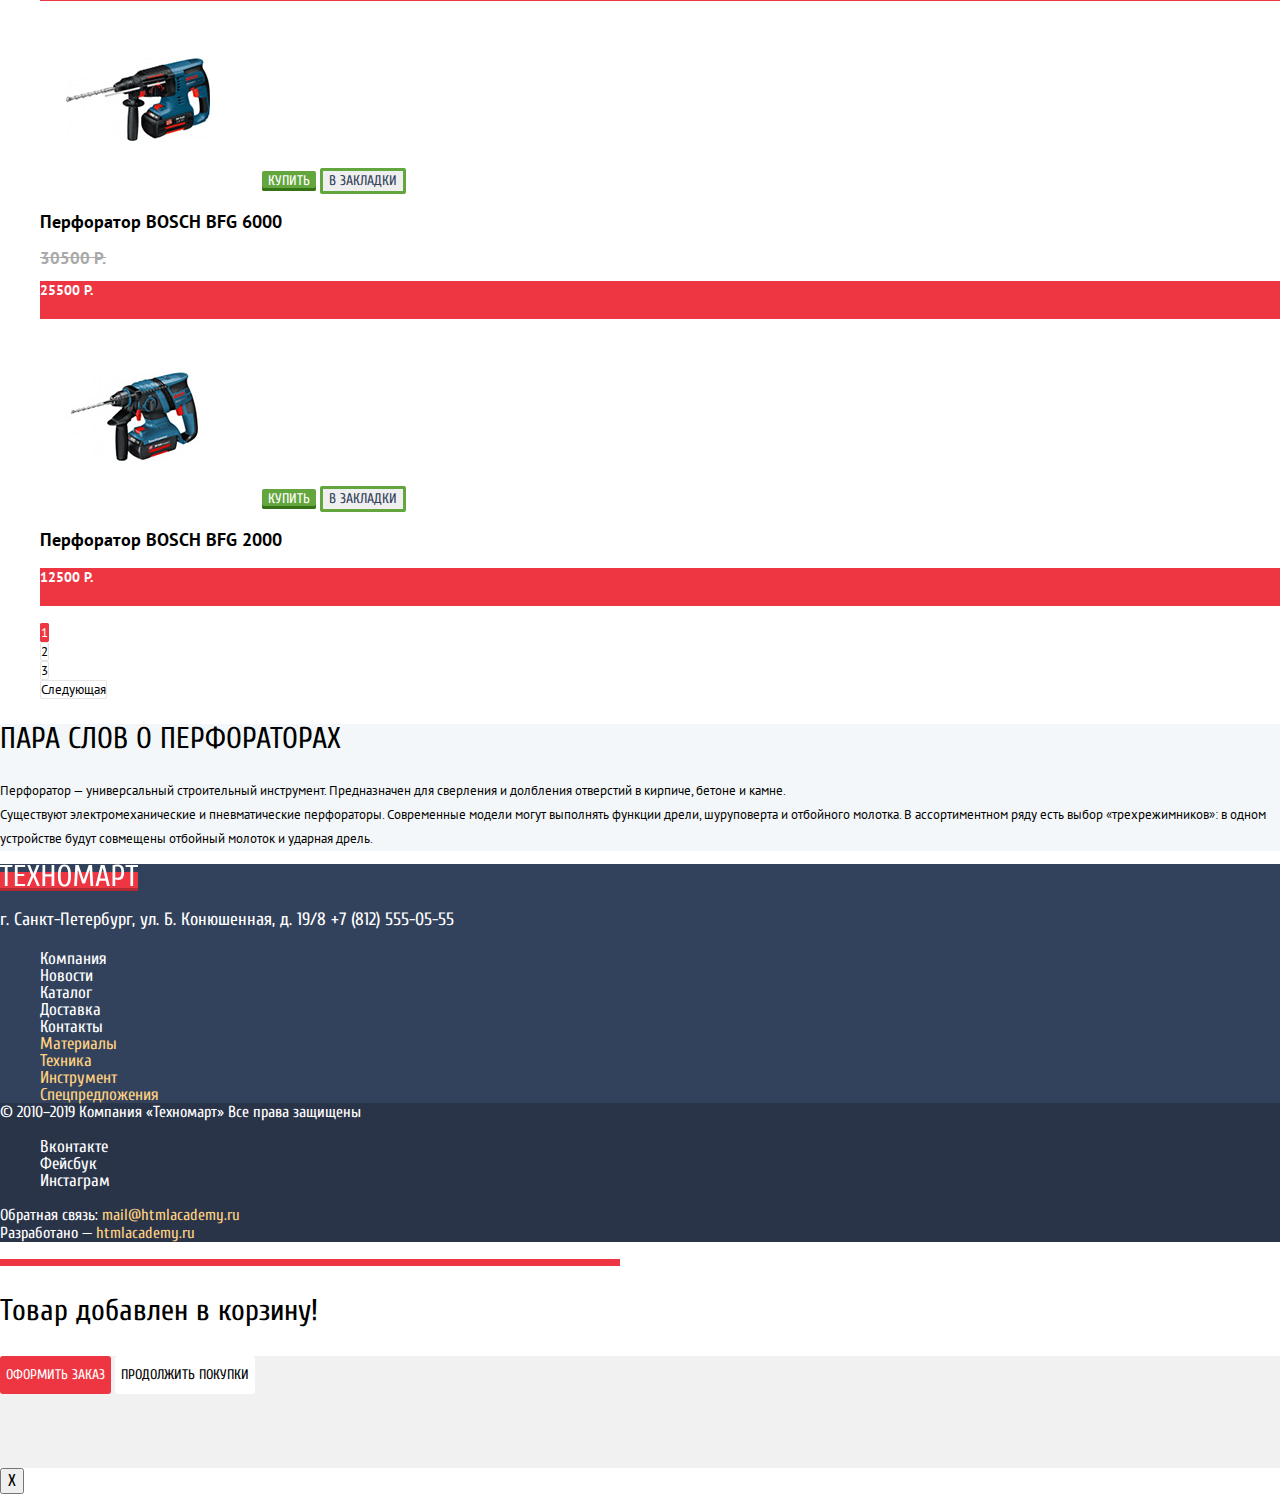
==== commit 34d6e5f2: "Завершила стилизацию проекта. Пятый пункт" ====
--- a/catalog.html
+++ b/catalog.html
@@ -12,7 +12,7 @@
     <header class="main-header">
       <div class="first-section-header">
         <a class="main-header-logo">
-          <img src="" width="" height="" alt="">
+          <img src="img/logo-technomart.svg" width="109" height="19" alt="Логотип">
         </a>
         <form class="search">
           <label class="search-title" for="global-search">Поиск</label>
@@ -21,8 +21,8 @@
         <div class="bookmarks">
           <a href="#">Закладки:0</a>
         </div>
-        <div class="cart">
-          <a href="#">Корзина:0</a>
+        <div class="cart cart-fill">
+          <a href="#">Корзина:10</a>
         </div>
         <div class="checkout">
           <a href="#">Оформить заказ</a>
@@ -38,10 +38,10 @@
           <a class="user-name" href="#">Равшан Джамшутович</a>
           <ul class="user-cabinet-list">
             <li class="user-cabinet-item">
-              <a href="#">Мои заказы</a>
+              <a class="my-orders" href="#">Мои заказы</a>
             </li>
             <li class="user-cabinet-item">
-              <a href="#">Личный кабинет</a>
+              <a class="personal-area" href="#">Личный кабинет</a>
             </li>
           </ul>
         </div>
@@ -81,7 +81,7 @@
       </ul>
       <h1 class="page-title">Перфораторы</h1>
       <section class="filters">
-        <h2 class="filter-type">Фильтры</h2>
+        <h2 class="filter-type">Фильтры:</h2>
         <form class="filter" method="get" action="https://echo.htmlacademy.ru">
           <p class="filter-name">Цена</p>
           <div class="range-slider">
@@ -136,9 +136,9 @@
       <section>
         <form class="sorting">
           <h2 class="filter-type">Сортировка</h2>
-          <button class="" type="button">По цене</button>
-          <button class="" type="button">По типу</button>
-          <button class="" type="button">По функционалу</button>
+          <button class="indicators-price" type="button">По цене</button>
+          <button class="indicators-type" type="button">По типу</button>
+          <button class="indicators-function" type="button">По функционалу</button>
           <button class="" type="button" aria-label="На возрастание"></button>
           <button class="" type="button" aria-label="На убывание"></button>
         </form>
@@ -146,74 +146,74 @@
       <section class="products">
         <h2 class="visually-hidden">Список товаров</h2>
         <ul class="products-list">
-          <li class="products-item">
+          <li class="product-item">
             <img class="product-item-image" src="img/product-2.jpg" width="218" height="170" alt="Перфоратор BOSCH BFG 3000">
             <button class="product-item-button product-item-buy" type="button">Купить</button>
             <button class="product-item-button product-item-select" type="button">В закладки</button>
             <h3 class="product-item-title">Перфоратор BOSCH BFG 3000</h3>
             <del>22500 Р.</del>
-            <p>22500 Р.</p>
-          </li>
-          <li class="products-item">
+            <p class="button">22500 Р.</p>
+          </li>
+          <li class="product-item">
             <img class="product-item-image" src="img/product-3.jpg" width="218" height="170" alt="Перфоратор BOSCH BFG 6000">
             <button class="product-item-button product-item-buy" type="button">Купить</button>
             <button class="product-item-button product-item-select" type="button">В закладки</button>
             <h3 class="product-item-title">Перфоратор BOSCH BFG 6000</h3>
             <del>30500 Р.</del>
-            <p>25500 Р.</p>
-          </li>
-          <li class="products-item">
+            <p class="button">25500 Р.</p>
+          </li>
+          <li class="product-item">
             <img class="product-item-image" src="img/product-4.jpg" width="218" height="170" alt="Перфоратор BOSCH BFG 2000">
             <button class="product-item-button product-item-buy" type="button">Купить</button>
             <button class="product-item-button product-item-select" type="button">В закладки</button>
             <h3 class="product-item-title">Перфоратор BOSCH BFG 2000</h3>
-            <p>12500 Р.</p>
-          </li>
-          <li class="products-item">
+            <p class="button">12500 Р.</p>
+          </li>
+          <li class="product-item">
             <img class="product-item-image" src="img/product-2.jpg" width="218" height="170" alt="Перфоратор BOSCH BFG 3000">
             <button class="product-item-button product-item-buy" type="button">Купить</button>
             <button class="product-item-button product-item-select" type="button">В закладки</button>
             <h3 class="product-item-title">Перфоратор BOSCH BFG 3000</h3>
             <del>22500 Р.</del>
-            <p>22500 Р.</p>
-          </li>
-          <li class="products-item">
+            <p class="button">22500 Р.</p>
+          </li>
+          <li class="product-item">
             <img class="product-item-image" src="img/product-3.jpg" width="218" height="170" alt="Перфоратор BOSCH BFG 6000">
             <button class="product-item-button product-item-buy" type="button">Купить</button>
             <button class="product-item-button product-item-select" type="button">В закладки</button>
             <h3 class="product-item-title">Перфоратор BOSCH BFG 6000</h3>
             <del>30500 Р.</del>
-            <p>25500 Р.</p>
-          </li>
-          <li class="products-item">
+            <p class="button">25500 Р.</p>
+          </li>
+          <li class="product-item">
             <img class="product-item-image" src="img/product-4.jpg" width="218" height="170" alt="Перфоратор BOSCH BFG 2000">
             <button class="product-item-button product-item-buy" type="button">Купить</button>
             <button class="product-item-button product-item-select" type="button">В закладки</button>
             <h3 class="product-item-title">Перфоратор BOSCH BFG 2000</h3>
-            <p>12500 Р.</p>
-          </li>
-          <li class="products-item">
+            <p class="button">12500 Р.</p>
+          </li>
+          <li class="product-item">
             <img class="product-item-image" src="img/product-2.jpg" width="218" height="170" alt="Перфоратор BOSCH BFG 3000">
             <button class="product-item-button product-item-buy" type="button">Купить</button>
             <button class="product-item-button product-item-select" type="button">В закладки</button>
             <h3 class="product-item-title">Перфоратор BOSCH BFG 3000</h3>
             <del>22500 Р.</del>
-            <p>22500 Р.</p>
-          </li>
-          <li class="products-item">
+            <p class="button">22500 Р.</p>
+          </li>
+          <li class="product-item">
             <img class="product-item-image" src="img/product-3.jpg" width="218" height="170" alt="Перфоратор BOSCH BFG 6000">
             <button class="product-item-button product-item-buy" type="button">Купить</button>
             <button class="product-item-button product-item-select" type="button">В закладки</button>
             <h3 class="product-item-title">Перфоратор BOSCH BFG 6000</h3>
             <del>30500 Р.</del>
-            <p>25500 Р.</p>
-          </li>
-          <li class="products-item">
+            <p class="button">25500 Р.</p>
+          </li>
+          <li class="product-item">
             <img class="product-item-image" src="img/product-4.jpg" width="218" height="170" alt="Перфоратор BOSCH BFG 2000">
             <button class="product-item-button product-item-buy" type="button">Купить</button>
             <button class="product-item-button product-item-select" type="button">В закладки</button>
             <h3 class="product-item-title">Перфоратор BOSCH BFG 2000</h3>
-            <p>12500 Р.</p>
+            <p class="button">12500 Р.</p>
           </li>
         </ul>
         <ul class="pagination-list">
@@ -233,15 +233,15 @@
       </section>
       <section class="description">
         <h2 class="title-description">Пара слов о перфораторах</h2>
-        <p>Перфоратор — универсальный строительный инструмент. Предназначен для сверления и долбления отверстий в кирпиче, бетоне и камне.<br>
+        <p class="content-description">Перфоратор — универсальный строительный инструмент. Предназначен для сверления и долбления отверстий в кирпиче, бетоне и камне.<br>
           Существуют электромеханические и пневматические перфораторы. Современные модели могут выполнять функции дрели, шуруповерта и отбойного молотка. В
           ассортиментном ряду есть выбор «трехрежимников»: в одном устройстве будут совмещены отбойный молоток и ударная дрель.</p>
       </section>
     </main>
     <footer class="main-footer">
-      <div>
+      <div class="first-footer">
         <a class="main-header-logo main-footer-logo">
-          <img src="" width="" height="" alt="">
+          <img src="img/logo-technomart.svg" width="138" height="23" alt="Логотип">
         </a>
         <address class="footer-contacts">
           <p>г. Санкт-Петербург, ул. Б. Конюшенная, д. 19/8
@@ -279,7 +279,7 @@
           </li>
         </ul>
       </div>
-      <div>
+      <div class="second-footer">
         <p class="footer-copyright">
           <small>©  2010–2019 Компания «Техномарт»
             Все права защищены</small>
@@ -305,9 +305,10 @@
     </footer>
     <section class="buy">
       <form class="model-buy">
+        <p class="model-decoration"></p>
         <h2 class="visually-hidden">Оповещение</h2>
         <p class="alert">Товар добавлен в корзину!</p>
-        <div>
+        <div class="modal-part">
           <button class="button button-order" type="button">Оформить заказ</button>
           <button class="button button-buy" type="button">Продолжить покупки</button>
         </div>
--- a/css/style.css
+++ b/css/style.css
@@ -56,6 +56,19 @@
   text-decoration: none;
 }
 
+.visually-hidden {
+  position: absolute;
+  width: 1px;
+  height: 1px;
+  margin: -1px;
+  border: 0;
+  padding: 0;
+  white-space: nowrap;
+  clip-path: inset(100%);
+  clip: rect(0 0 0 0);
+  overflow: hidden;
+}
+
 .first-section-header {
   background-color: #293449;
 }
@@ -65,6 +78,14 @@
   box-shadow: inset 0 -3px 0 0 rgba(0, 0, 0, 0.24);
 }
 
+.main-header-logo:hover {
+  background-color: #ca2c37;
+}
+
+.main-header-logo:focus {
+  background-color: #ba2732;
+}
+
 .search-title {
   line-height: 18px;
   color: #ffffff;
@@ -104,6 +125,10 @@
   background-color: #293449;
 }
 
+.cart-fill {
+  background-color: #ee3643;
+}
+
 .cart a {
   line-height: 18px;
 }
@@ -137,6 +162,7 @@
 }
 
 .main-title {
+  margin: 0;
   font-style: italic;
   font-size: 16px;
   font-weight: normal;
@@ -150,12 +176,14 @@
   line-height: 21px;
   letter-spacing: 2px;
   color: #e9292a;
+  border: 3px solid #ffffff;
 }
 
 .address {
   font-size: 14px;
   line-height: 24px;
   color: #32425c;
+  font-style: normal;
 }
 
 .login-link {
@@ -186,8 +214,38 @@
   color: rgba(0, 0, 0, 0.3);
 }
 
+.user-name {
+  font-size: 21px;
+  line-height: 21px;
+  color: #000000;
+}
+
+.user-cabinet-item {
+  list-style: none;
+}
+
+.user-cabinet-item:last-child::before {
+  color: #32425c;
+  content: "•";
+  padding-right: 10px;
+}
+
+.my-orders {
+  text-decoration: underline;
+  font-size: 16px;
+  line-height: 18px;
+  color: #32425c;
+}
+
+.personal-area {
+  text-decoration: underline;
+  font-size: 16px;
+  line-height: 18px;
+  color: #32425c;
+}
+
 .main-navigation {
-  background-color: #32425c;
+  background-color: #2e405c;
   box-shadow: inset 0 -5px 0 0 #293449;
 }
 
@@ -195,16 +253,119 @@
   list-style: none;
 }
 
-.main-navigation:hover {
-  background-color: #293449;
+.site-navigation li:hover {
+  background-color: #243147;
 }
 
 .site-navigation:hover a {
   color: #ffffff;
 }
 
-.main-navigation:focus {
-  background-color: #1d2739;
+.site-navigation li:focus {
+  background-color: #162236;
+}
+
+.site-navigation:focus a {
+  color: rgba(255, 255, 255, 0.5);
+}
+
+.breadcrumbs {
+  list-style: none;
+}
+
+.breadcrumbs li,
+.breadcrumbs li a {
+  font-family: "PT Sans", "Arial", sans-serif;
+  text-transform: uppercase;
+  font-size: 13px;
+  line-height: 18px;
+  color: #000000;
+}
+
+.page-title {
+  font-weight: normal;
+  font-size: 30px;
+  line-height: 30px;
+  text-transform: uppercase;
+  color: #32425c;
+  background-color: #f2f6f8;
+}
+
+.filter-type {
+  font-family: "PT Sans", "Arial", sans-serif;
+  font-size: 13px;
+  line-height: 18px;
+  font-weight: normal;
+  text-transform: uppercase;
+  color: #000000;
+  background-color: #f7f3ec;
+}
+
+.filter-name {
+  font-family: "PT Sans", "Arial", sans-serif;
+  font-size: 17px;
+  font-weight: 700;
+  text-transform: uppercase;
+  line-height: 30px;
+  color: #000000;
+}
+
+.filter-item {
+  list-style: none;
+}
+
+.filter-manufacturers,
+.filter-supply {
+  border: none;
+}
+
+.filter-item label {
+  font-family: "PT Sans", "Arial", sans-serif;
+  font-size: 15px;
+  text-transform: uppercase;
+  font-weight: normal;
+  line-height: 20px;
+  color: #000000;
+}
+
+.filter-button {
+  font-family: "PT Sans", "Arial", sans-serif;
+  font-size: 13px;
+  line-height: 18px;
+  text-transform: uppercase;
+  color: #000000;
+  font-weight: normal;
+  background-color: #ffffff;
+  border: 1px solid #e5e5e5;
+  border-radius: 2px;
+}
+
+.sorting {
+  background-color: #f7f3ec;
+}
+
+.indicators-price {
+  font-family: "PT Sans", "Arial", sans-serif;
+  font-size: 13px;
+  line-height: 18px;
+  font-weight: normal;
+  text-transform: uppercase;
+  color: #ee3643;
+  border: none;
+  background-color: #f7f3ec;
+}
+
+.indicators-type,
+.indicators-function {
+  font-family: "PT Sans", "Arial", sans-serif;
+  font-size: 13px;
+  line-height: 18px;
+  font-weight: normal;
+  text-transform: uppercase;
+  color: rgba(0, 0, 0, 0.3);
+  border: none;
+  border-bottom: 1px dotted #ee3643;
+  background-color: #f7f3ec;
 }
 
 .promo-block-item p {
@@ -215,6 +376,7 @@
 }
 
 .button {
+  height: 38px;
   font-size: 14px;
   line-height: 18px;
   text-transform: uppercase;
@@ -230,7 +392,16 @@
 }
 
 .button-promo {
+  width: 195px;
   background-color: rgba(0, 0, 0, 0.1);
+}
+
+.button-promo:hover {
+  background-color: rgba(0, 0, 0, 0.2);
+}
+
+.button-promo:focus {
+  background-color: rgba(0, 0, 0, 0.3);
 }
 
 .promo-block-mamaterials {
@@ -285,6 +456,10 @@
   list-style: none;
 }
 
+.product-item:hover {
+  box-shadow: 0 10px 25px 0 rgba(41, 52, 73, 0.5);
+}
+
 .product-item-title {
   font-family: "PT Sans", "Arial", sans-serif;
   font-size: 18px;
@@ -293,11 +468,13 @@
 }
 
 .product-item del {
+  font-family: "PT Sans", "Arial", sans-serif;
   font-weight: bold;
   color: #a9a9a9;
 }
 
-.product-item span {
+.product-item p {
+  font-family: "PT Sans", "Arial", sans-serif;
   font-weight: bold;
   line-height: 18px;
   color: #ffffff;
@@ -324,6 +501,8 @@
 .product-item-buy:focus {
   background-color: #518534;
   box-shadow: none;
+  border: none;
+  outline-color: #518534;
 }
 
 .product-item-select {
@@ -338,7 +517,9 @@
 
 .product-item-select:focus {
   color: rgba(50, 66, 92, 0.3);
-  border: rgba(50, 66, 92, 0.3);
+  border: none;
+  outline-color: rgba(50, 66, 92, 0.3);
+  box-shadow: 0 0 0 2px rgba(50, 66, 92, 0.3);
 }
 
 .manufacturers-list {
@@ -363,7 +544,7 @@
   line-height: 30px;
 }
 
-.caption p {
+.caption ~ p {
   font-family: "PT Sans", "Arial", sans-serif;
   font-size: 13px;
   line-height: 24px;
@@ -374,6 +555,7 @@
 }
 
 .services-item button {
+  font-family: "Cuprum", "Arial", sans-serif;
   font-size: 21px;
   line-height: 30px;
   font-weight: bold;
@@ -391,6 +573,7 @@
 
   color: #32425c;
   background-color: #ffffff;
+  outline-color: #ffffff;
 }
 
 .services-content-list {
@@ -404,7 +587,7 @@
   color: #32425c;
 }
 
-.services-caption p {
+.services-caption ~ p {
   font-family: "PT Sans", "Arial", sans-serif;
   font-size: 13px;
   line-height: 24px;
@@ -414,6 +597,53 @@
   font-size: 18px;
   line-height: 20px;
 }
+
+.pagination-list {
+  list-style: none;
+}
+
+.pagination-item a {
+  font-family: "PT Sans", "Arial", sans-serif;
+  font-size: 13px;
+  line-height: 18px;
+  font-weight: normal;
+  color: #000000;
+  border: 1px solid #e5e5e5;
+  border-radius: 2px;
+}
+
+.pagination-item:first-child a {
+  font-family: "PT Sans", "Arial", sans-serif;
+  font-size: 13px;
+  line-height: 18px;
+  font-weight: normal;
+  color: #ffffff;
+  border: 1px solid #ee3643;
+  border-radius: 2px;
+  background-color: #ee3643;
+}
+
+.description {
+  background-color: #f4f7f9;
+}
+
+.title-description {
+  font-family: "Cuprum", "Arial", sans-serif;
+  font-size: 30px;
+  line-height: 30px;
+  font-weight: normal;
+  text-transform: uppercase;
+  color: #000000;
+}
+
+.content-description {
+  font-family: "PT Sans", "Arial", sans-serif;
+  font-size: 13px;
+  line-height: 24px;
+  font-weight: normal;
+  color: #000000;
+}
+
 
 .first-footer {
   background-color: #32425c;
@@ -429,9 +659,10 @@
 .footer-menu,
 .footer-promo {
   list-style: none;
-}
-
-.footer-promo {
+  margin: 0;
+}
+
+.footer-promo a {
   color: #ffd180;
 }
 
@@ -443,6 +674,11 @@
   font-size: 16px;
   line-height: 18px;
   color: #ffffff;
+  margin: 0;
+}
+
+.footer-copyright small {
+  font-size: 16px;
 }
 
 .footer-social {
@@ -452,3 +688,90 @@
 .footer-link {
   color: #ffd180;
 }
+
+.login-name {
+  font-size: 18px;
+  line-height: 18px;
+}
+
+.login-user {
+  font-size: 13px;
+  line-height: 18px;
+  border: 2px solid #d7dcde;
+  border-radius: 3px;
+}
+
+.login-user:hover {
+  border-color: #b5b5b5;
+}
+
+.login-user:focus {
+  outline-color: #ee3643;
+}
+
+.modal {
+  width: 620px;
+  height: 430px;
+}
+
+.model-decoration {
+  display: block;
+  width: 620px;
+  height: 7px;
+  background-color: #ee3643;
+}
+
+.modal-part {
+  height: 112px;
+  background-color: #f1f1f1;
+}
+
+.button-form {
+  width: 460px;
+  height: 38px;
+  border: 2px solid #ee3643;
+  border-radius: 3px;
+}
+
+.button-form:hover {
+  border-color: #ca2c37;
+}
+
+.button-form:focus {
+  outline-color: #ba2732;
+}
+
+.modal-close {
+  border: none;
+}
+
+.alert {
+  font-family: "Cuprum", "Arial", sans-serif;
+  font-size: 30px;
+  line-height: 30px;
+  font-weight: normal;
+  color: #000000;
+}
+
+.button-order {
+  font-family: "Cuprum", "Arial", sans-serif;
+  font-size: 14px;
+  text-transform: uppercase;
+  line-height: 18px;
+  font-weight: normal;
+  color: #ffffff;
+  border: none;
+  border-radius: 3px;
+}
+
+.button-buy {
+  font-family: "Cuprum", "Arial", sans-serif;
+  font-size: 14px;
+  line-height: 18px;
+  font-weight: normal;
+  text-transform: uppercase;
+  color: #000000;
+  background-color: #ffffff;
+  border: none;
+  border-radius: 3px;
+}
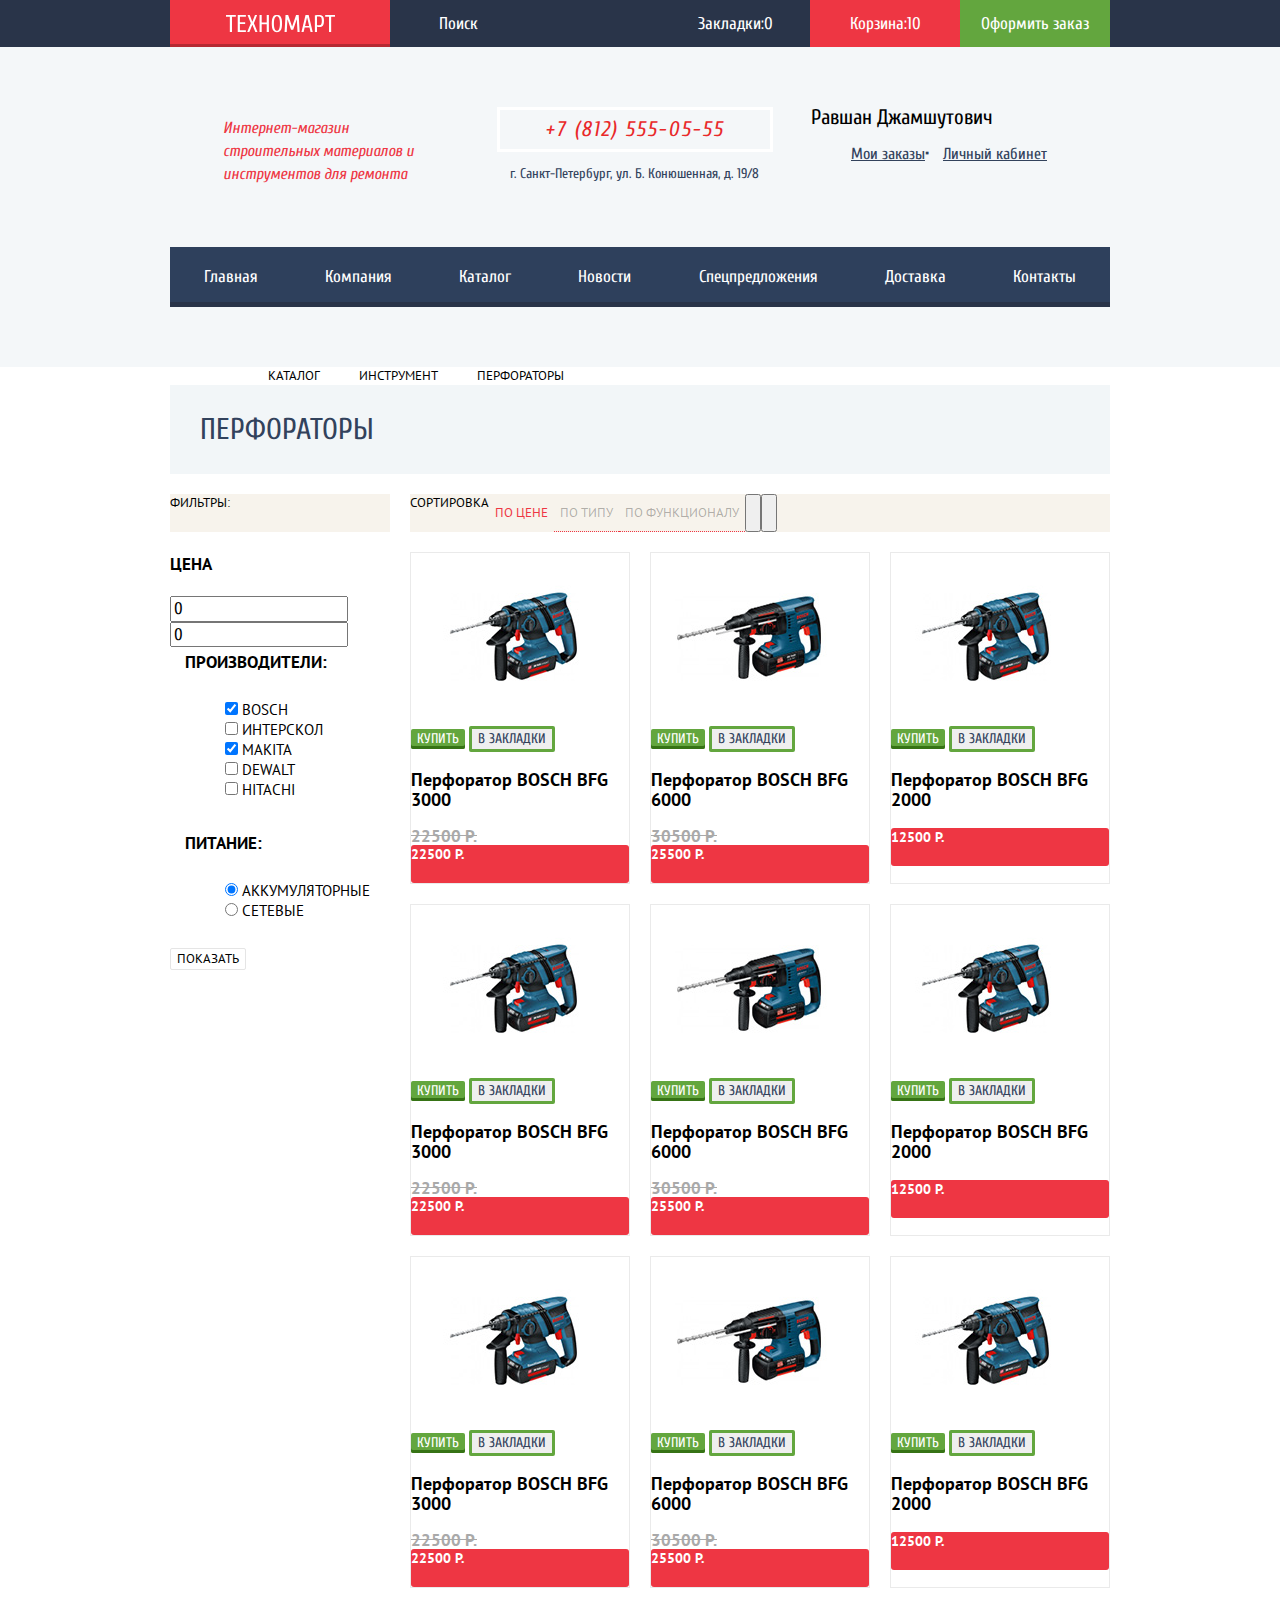
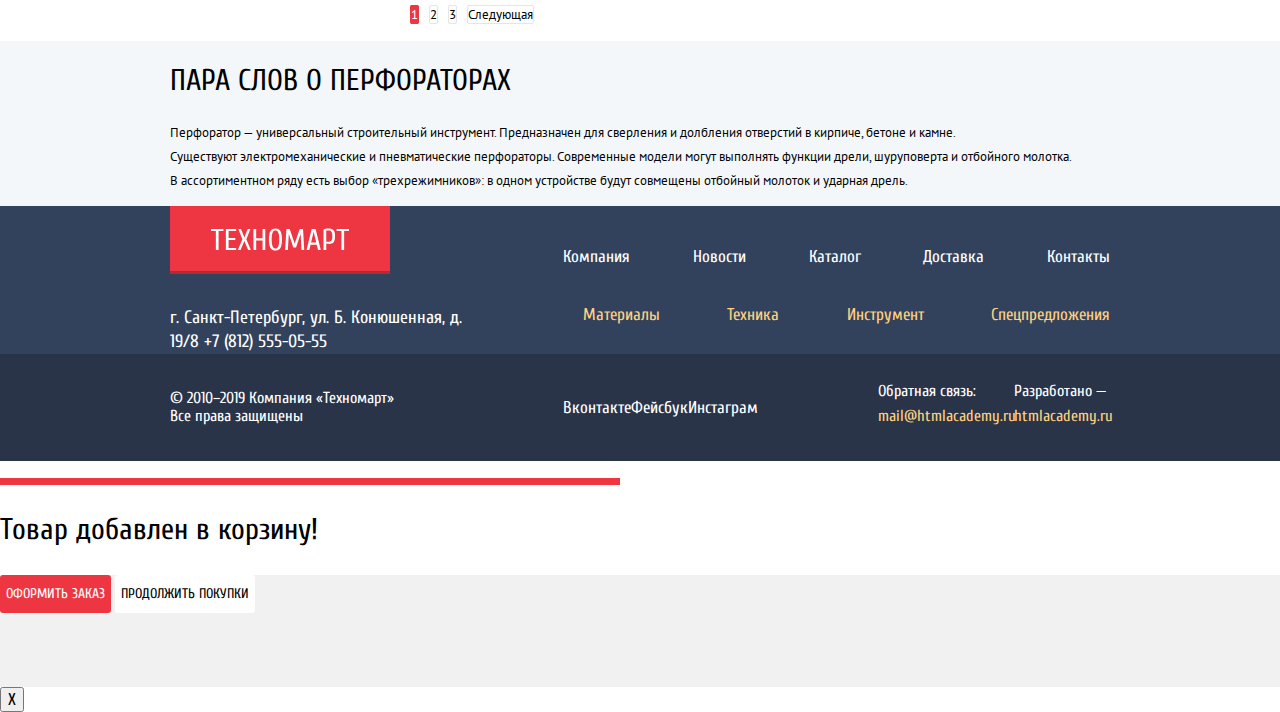
==== commit 0742b1d8: "Выполнил основную верстку. Задание 6" ====
--- a/catalog.html
+++ b/catalog.html
@@ -11,39 +11,45 @@
   <body>
     <header class="main-header">
       <div class="first-section-header">
-        <a class="main-header-logo">
-          <img src="img/logo-technomart.svg" width="109" height="19" alt="Логотип">
-        </a>
-        <form class="search">
-          <label class="search-title" for="global-search">Поиск</label>
-          <input class="search-form" id="global-search" type="search" name="search" placeholder="">
-        </form>
-        <div class="bookmarks">
-          <a href="#">Закладки:0</a>
-        </div>
-        <div class="cart cart-fill">
-          <a href="#">Корзина:10</a>
-        </div>
-        <div class="checkout">
-          <a href="#">Оформить заказ</a>
+        <div class="first-section-header-wrapper">
+          <a class="main-header-logo">
+            <img src="img/logo-technomart.svg" width="109" height="19" alt="Логотип">
+          </a>
+          <form class="search">
+            <label class="search-title" for="global-search">Поиск</label>
+            <input class="search-form" id="global-search" type="search" name="search" placeholder="">
+          </form>
+          <div class="bookmarks">
+            <a href="#">Закладки:0</a>
+          </div>
+          <div class="cart cart-fill">
+            <a href="#">Корзина:10</a>
+          </div>
+          <div class="checkout">
+            <a href="#">Оформить заказ</a>
+          </div>
         </div>
       </div>
       <div class="second-section-header">
-        <h1 class="main-title">Интернет-магазин строительных материалов и инструментов для ремонта</h1>
-        <address>
-          <a class="phone-link"href="">+7 (812) 555-05-55</a>
-          <p class="address">г. Санкт-Петербург, ул. Б. Конюшенная, д. 19/8</p>
-        </address>
-        <div class="user-cabinet">
-          <a class="user-name" href="#">Равшан Джамшутович</a>
-          <ul class="user-cabinet-list">
-            <li class="user-cabinet-item">
-              <a class="my-orders" href="#">Мои заказы</a>
-            </li>
-            <li class="user-cabinet-item">
-              <a class="personal-area" href="#">Личный кабинет</a>
-            </li>
-          </ul>
+        <div class="second-section-header-wrapper">
+          <h1 class="main-title">Интернет-магазин строительных материалов и инструментов для ремонта</h1>
+          <address>
+            <div class="phone-link-wrapper">
+              <a class="phone-link" href="">+7 (812) 555-05-55</a>
+            </div>
+            <p class="address">г. Санкт-Петербург, ул. Б. Конюшенная, д. 19/8</p>
+          </address>
+          <div class="user-cabinet">
+            <a class="user-name" href="#">Равшан Джамшутович</a>
+            <ul class="user-cabinet-list">
+              <li class="user-cabinet-item">
+                <a class="my-orders" href="#">Мои заказы</a>
+              </li>
+              <li class="user-cabinet-item">
+                <a class="personal-area" href="#">Личный кабинет</a>
+              </li>
+            </ul>
+          </div>
         </div>
         <nav class="main-navigation">
           <ul class="site-navigation">
@@ -79,228 +85,246 @@
         <li><a href="#">Инструмент</a></li>
         <li class="breadcrumbs-current">Перфораторы</li>
       </ul>
-      <h1 class="page-title">Перфораторы</h1>
-      <section class="filters">
-        <h2 class="filter-type">Фильтры:</h2>
-        <form class="filter" method="get" action="https://echo.htmlacademy.ru">
-          <p class="filter-name">Цена</p>
-          <div class="range-slider">
-            <input type="number" value="0" name="min">
-            <input type="number" value="0" name="max">
-            <div class="range-slider-track">
-              <div class="range-slider-pin range-slider-pin-min"></div>
-              <div class="range-slider-pin range-slider-pin-max"></div>
+      <h2 class="page-title">Перфораторы</h2>
+      <div class="main-wrapper">
+        <section class="filters">
+          <h2 class="filter-type">Фильтры:</h2>
+          <form class="filter" method="get" action="https://echo.htmlacademy.ru">
+            <p class="filter-name">Цена</p>
+            <div class="range-slider">
+              <input type="number" value="0" name="min">
+              <input type="number" value="0" name="max">
+              <div class="range-slider-track">
+                <div class="range-slider-pin range-slider-pin-min"></div>
+                <div class="range-slider-pin range-slider-pin-max"></div>
+              </div>
             </div>
-          </div>
-          <fieldset class="filter-manufacturers">
-            <legend class="filter-name">Производители:</legend>
-            <ul class="filter-list">
-              <li class="filter-item">
-                <input id="filter-bosch" type="checkbox" name="bosch" checked>
-                <label for="filter-bosch">BOSCH</label>
-              </li>
-              <li class="filter-item">
-                <input id="filter-interskol" type="checkbox" name="interskol" >
-                <label for="filter-interskol">ИНТЕРСКОЛ</label>
-              </li>
-              <li class="filter-item">
-                <input id="filter-makita" type="checkbox" name="makita" checked>
-                <label for="filter-makita">MAKIta</label>
-              </li>
-              <li class="filter-item">
-                <input id="filter-dewalt" type="checkbox" name="dewalt" >
-                <label for="filter-dewalt">Dewalt</label>
-              </li>
-              <li class="filter-item">
-                <input id="filter-hitachi" type="checkbox" name="hitachi" >
-                <label for="filter-hitachi">Hitachi</label>
-              </li>
-            </ul>
-          </fieldset>
-          <fieldset class="filter-supply">
-            <legend class="filter-name">Питание:</legend>
-            <ul class="filter-list">
-              <li class="filter-item">
-                <input id="filter-rechargeable" type="radio" name="type-power"  value="rechargeable" checked>
-                <label for="filter-rechargeable">Аккумуляторные</label>
-              </li>
-              <li class="filter-item">
-                <input id="filter-network" type="radio" name="type-power" value="network" >
-                <label for="filter-network">Сетевые</label>
-              </li>
-            </ul>
-          </fieldset>
-          <button class="filter-button" ype="submit">Показать</button>
-        </form>
-      </section>
-      <section>
-        <form class="sorting">
-          <h2 class="filter-type">Сортировка</h2>
-          <button class="indicators-price" type="button">По цене</button>
-          <button class="indicators-type" type="button">По типу</button>
-          <button class="indicators-function" type="button">По функционалу</button>
-          <button class="" type="button" aria-label="На возрастание"></button>
-          <button class="" type="button" aria-label="На убывание"></button>
-        </form>
-      </section>
-      <section class="products">
-        <h2 class="visually-hidden">Список товаров</h2>
-        <ul class="products-list">
-          <li class="product-item">
-            <img class="product-item-image" src="img/product-2.jpg" width="218" height="170" alt="Перфоратор BOSCH BFG 3000">
-            <button class="product-item-button product-item-buy" type="button">Купить</button>
-            <button class="product-item-button product-item-select" type="button">В закладки</button>
-            <h3 class="product-item-title">Перфоратор BOSCH BFG 3000</h3>
-            <del>22500 Р.</del>
-            <p class="button">22500 Р.</p>
-          </li>
-          <li class="product-item">
-            <img class="product-item-image" src="img/product-3.jpg" width="218" height="170" alt="Перфоратор BOSCH BFG 6000">
-            <button class="product-item-button product-item-buy" type="button">Купить</button>
-            <button class="product-item-button product-item-select" type="button">В закладки</button>
-            <h3 class="product-item-title">Перфоратор BOSCH BFG 6000</h3>
-            <del>30500 Р.</del>
-            <p class="button">25500 Р.</p>
-          </li>
-          <li class="product-item">
-            <img class="product-item-image" src="img/product-4.jpg" width="218" height="170" alt="Перфоратор BOSCH BFG 2000">
-            <button class="product-item-button product-item-buy" type="button">Купить</button>
-            <button class="product-item-button product-item-select" type="button">В закладки</button>
-            <h3 class="product-item-title">Перфоратор BOSCH BFG 2000</h3>
-            <p class="button">12500 Р.</p>
-          </li>
-          <li class="product-item">
-            <img class="product-item-image" src="img/product-2.jpg" width="218" height="170" alt="Перфоратор BOSCH BFG 3000">
-            <button class="product-item-button product-item-buy" type="button">Купить</button>
-            <button class="product-item-button product-item-select" type="button">В закладки</button>
-            <h3 class="product-item-title">Перфоратор BOSCH BFG 3000</h3>
-            <del>22500 Р.</del>
-            <p class="button">22500 Р.</p>
-          </li>
-          <li class="product-item">
-            <img class="product-item-image" src="img/product-3.jpg" width="218" height="170" alt="Перфоратор BOSCH BFG 6000">
-            <button class="product-item-button product-item-buy" type="button">Купить</button>
-            <button class="product-item-button product-item-select" type="button">В закладки</button>
-            <h3 class="product-item-title">Перфоратор BOSCH BFG 6000</h3>
-            <del>30500 Р.</del>
-            <p class="button">25500 Р.</p>
-          </li>
-          <li class="product-item">
-            <img class="product-item-image" src="img/product-4.jpg" width="218" height="170" alt="Перфоратор BOSCH BFG 2000">
-            <button class="product-item-button product-item-buy" type="button">Купить</button>
-            <button class="product-item-button product-item-select" type="button">В закладки</button>
-            <h3 class="product-item-title">Перфоратор BOSCH BFG 2000</h3>
-            <p class="button">12500 Р.</p>
-          </li>
-          <li class="product-item">
-            <img class="product-item-image" src="img/product-2.jpg" width="218" height="170" alt="Перфоратор BOSCH BFG 3000">
-            <button class="product-item-button product-item-buy" type="button">Купить</button>
-            <button class="product-item-button product-item-select" type="button">В закладки</button>
-            <h3 class="product-item-title">Перфоратор BOSCH BFG 3000</h3>
-            <del>22500 Р.</del>
-            <p class="button">22500 Р.</p>
-          </li>
-          <li class="product-item">
-            <img class="product-item-image" src="img/product-3.jpg" width="218" height="170" alt="Перфоратор BOSCH BFG 6000">
-            <button class="product-item-button product-item-buy" type="button">Купить</button>
-            <button class="product-item-button product-item-select" type="button">В закладки</button>
-            <h3 class="product-item-title">Перфоратор BOSCH BFG 6000</h3>
-            <del>30500 Р.</del>
-            <p class="button">25500 Р.</p>
-          </li>
-          <li class="product-item">
-            <img class="product-item-image" src="img/product-4.jpg" width="218" height="170" alt="Перфоратор BOSCH BFG 2000">
-            <button class="product-item-button product-item-buy" type="button">Купить</button>
-            <button class="product-item-button product-item-select" type="button">В закладки</button>
-            <h3 class="product-item-title">Перфоратор BOSCH BFG 2000</h3>
-            <p class="button">12500 Р.</p>
-          </li>
-        </ul>
-        <ul class="pagination-list">
-          <li class="pagination-item pagination-item-current">
-            <a aria-label="Первая страница">1</a>
-          </li>
-          <li class="pagination-item">
-            <a href="#" aria-label="Вторая страница">2</a>
-          </li>
-          <li class="pagination-item">
-            <a href="#"aria-label="Третья страница">3</a>
-          </li>
-          <li class="pagination-item">
-            <a href="#">Следующая</a>
-          </li>
-        </ul>
-      </section>
+            <fieldset class="filter-manufacturers">
+              <legend class="filter-name">Производители:</legend>
+              <ul class="filter-list">
+                <li class="filter-item">
+                  <input id="filter-bosch" type="checkbox" name="bosch" checked>
+                  <label for="filter-bosch">BOSCH</label>
+                </li>
+                <li class="filter-item">
+                  <input id="filter-interskol" type="checkbox" name="interskol" >
+                  <label for="filter-interskol">ИНТЕРСКОЛ</label>
+                </li>
+                <li class="filter-item">
+                  <input id="filter-makita" type="checkbox" name="makita" checked>
+                  <label for="filter-makita">MAKIta</label>
+                </li>
+                <li class="filter-item">
+                  <input id="filter-dewalt" type="checkbox" name="dewalt" >
+                  <label for="filter-dewalt">Dewalt</label>
+                </li>
+                <li class="filter-item">
+                  <input id="filter-hitachi" type="checkbox" name="hitachi" >
+                  <label for="filter-hitachi">Hitachi</label>
+                </li>
+              </ul>
+            </fieldset>
+            <fieldset class="filter-supply">
+              <legend class="filter-name">Питание:</legend>
+              <ul class="filter-list">
+                <li class="filter-item">
+                  <input id="filter-rechargeable" type="radio" name="type-power"  value="rechargeable" checked>
+                  <label for="filter-rechargeable">Аккумуляторные</label>
+                </li>
+                <li class="filter-item">
+                  <input id="filter-network" type="radio" name="type-power" value="network" >
+                  <label for="filter-network">Сетевые</label>
+                </li>
+              </ul>
+            </fieldset>
+            <button class="filter-button" ype="submit">Показать</button>
+          </form>
+        </section>
+        <div class="product-wrapper">
+          <section>
+            <form class="sorting">
+              <h2 class="filter-type">Сортировка</h2>
+              <button class="indicators-price" type="button">По цене</button>
+              <button class="indicators-type" type="button">По типу</button>
+              <button class="indicators-function" type="button">По функционалу</button>
+              <button class="" type="button" aria-label="На возрастание"></button>
+              <button class="" type="button" aria-label="На убывание"></button>
+            </form>
+          </section>
+          <section class="products">
+            <h2 class="visually-hidden">Список товаров</h2>
+            <ul class="products-list products-list-catalog">
+              <li class="product-item product-item-catalog">
+                <img class="product-item-image" src="img/product-2.jpg" width="218" height="170" alt="Перфоратор BOSCH BFG 3000">
+                <button class="product-item-button product-item-buy" type="button">Купить</button>
+                <button class="product-item-button product-item-select" type="button">В закладки</button>
+                <h3 class="product-item-title">Перфоратор BOSCH BFG 3000</h3>
+                <del>22500 Р.</del>
+                <p class="button">22500 Р.</p>
+              </li>
+              <li class="product-item product-item-catalog">
+                <img class="product-item-image" src="img/product-3.jpg" width="218" height="170" alt="Перфоратор BOSCH BFG 6000">
+                <button class="product-item-button product-item-buy" type="button">Купить</button>
+                <button class="product-item-button product-item-select" type="button">В закладки</button>
+                <h3 class="product-item-title">Перфоратор BOSCH BFG 6000</h3>
+                <del>30500 Р.</del>
+                <p class="button">25500 Р.</p>
+              </li>
+              <li class="product-item product-item-catalog">
+                <img class="product-item-image" src="img/product-4.jpg" width="218" height="170" alt="Перфоратор BOSCH BFG 2000">
+                <button class="product-item-button product-item-buy" type="button">Купить</button>
+                <button class="product-item-button product-item-select" type="button">В закладки</button>
+                <h3 class="product-item-title">Перфоратор BOSCH BFG 2000</h3>
+                <p class="button">12500 Р.</p>
+              </li>
+              <li class="product-item product-item-catalog">
+                <img class="product-item-image" src="img/product-2.jpg" width="218" height="170" alt="Перфоратор BOSCH BFG 3000">
+                <button class="product-item-button product-item-buy" type="button">Купить</button>
+                <button class="product-item-button product-item-select" type="button">В закладки</button>
+                <h3 class="product-item-title">Перфоратор BOSCH BFG 3000</h3>
+                <del>22500 Р.</del>
+                <p class="button">22500 Р.</p>
+              </li>
+              <li class="product-item product-item-catalog">
+                <img class="product-item-image" src="img/product-3.jpg" width="218" height="170" alt="Перфоратор BOSCH BFG 6000">
+                <button class="product-item-button product-item-buy" type="button">Купить</button>
+                <button class="product-item-button product-item-select" type="button">В закладки</button>
+                <h3 class="product-item-title">Перфоратор BOSCH BFG 6000</h3>
+                <del>30500 Р.</del>
+                <p class="button">25500 Р.</p>
+              </li>
+              <li class="product-item product-item-catalog">
+                <img class="product-item-image" src="img/product-4.jpg" width="218" height="170" alt="Перфоратор BOSCH BFG 2000">
+                <button class="product-item-button product-item-buy" type="button">Купить</button>
+                <button class="product-item-button product-item-select" type="button">В закладки</button>
+                <h3 class="product-item-title">Перфоратор BOSCH BFG 2000</h3>
+                <p class="button">12500 Р.</p>
+              </li>
+              <li class="product-item product-item-catalog">
+                <img class="product-item-image" src="img/product-2.jpg" width="218" height="170" alt="Перфоратор BOSCH BFG 3000">
+                <button class="product-item-button product-item-buy" type="button">Купить</button>
+                <button class="product-item-button product-item-select" type="button">В закладки</button>
+                <h3 class="product-item-title">Перфоратор BOSCH BFG 3000</h3>
+                <del>22500 Р.</del>
+                <p class="button">22500 Р.</p>
+              </li>
+              <li class="product-item product-item-catalog">
+                <img class="product-item-image" src="img/product-3.jpg" width="218" height="170" alt="Перфоратор BOSCH BFG 6000">
+                <button class="product-item-button product-item-buy" type="button">Купить</button>
+                <button class="product-item-button product-item-select" type="button">В закладки</button>
+                <h3 class="product-item-title">Перфоратор BOSCH BFG 6000</h3>
+                <del>30500 Р.</del>
+                <p class="button">25500 Р.</p>
+              </li>
+              <li class="product-item product-item-catalog">
+                <img class="product-item-image" src="img/product-4.jpg" width="218" height="170" alt="Перфоратор BOSCH BFG 2000">
+                <button class="product-item-button product-item-buy" type="button">Купить</button>
+                <button class="product-item-button product-item-select" type="button">В закладки</button>
+                <h3 class="product-item-title">Перфоратор BOSCH BFG 2000</h3>
+                <p class="button">12500 Р.</p>
+              </li>
+            </ul>
+            <ul class="pagination-list">
+              <li class="pagination-item pagination-item-current">
+                <a aria-label="Первая страница">1</a>
+              </li>
+              <li class="pagination-item">
+                <a href="#" aria-label="Вторая страница">2</a>
+              </li>
+              <li class="pagination-item">
+                <a href="#"aria-label="Третья страница">3</a>
+              </li>
+              <li class="pagination-item">
+                <a href="#">Следующая</a>
+              </li>
+            </ul>
+          </section>
+        </div>
+      </div>
       <section class="description">
-        <h2 class="title-description">Пара слов о перфораторах</h2>
-        <p class="content-description">Перфоратор — универсальный строительный инструмент. Предназначен для сверления и долбления отверстий в кирпиче, бетоне и камне.<br>
+        <div class="description-wrapper">
+          <h2 class="title-description">Пара слов о перфораторах</h2>
+          <p class="content-description">Перфоратор — универсальный строительный инструмент. Предназначен для сверления и долбления отверстий в кирпиче, бетоне и камне.<br>
           Существуют электромеханические и пневматические перфораторы. Современные модели могут выполнять функции дрели, шуруповерта и отбойного молотка. В
           ассортиментном ряду есть выбор «трехрежимников»: в одном устройстве будут совмещены отбойный молоток и ударная дрель.</p>
-      </section>
+        </div>
+        </section>
     </main>
     <footer class="main-footer">
       <div class="first-footer">
-        <a class="main-header-logo main-footer-logo">
-          <img src="img/logo-technomart.svg" width="138" height="23" alt="Логотип">
-        </a>
-        <address class="footer-contacts">
-          <p>г. Санкт-Петербург, ул. Б. Конюшенная, д. 19/8
-            +7 (812) 555-05-55</p>
-        </address>
-        <ul class="footer-menu">
-          <li>
-            <a href="#">Компания</a>
-          </li>
-          <li>
-            <a href="#">Новости</a>
-          </li>
-          <li>
-            <a href="#">Каталог</a>
-          </li>
-          <li>
-            <a href="#">Доставка</a>
-          </li>
-          <li>
-            <a href="#">Контакты</a>
-          </li>
-        </ul>
-        <ul class="footer-promo">
-          <li>
-            <a href="#">Материалы</a>
-          </li>
-          <li>
-            <a href="#">Техника</a>
-          </li>
-          <li>
-            <a href="#">Инструмент</a>
-          </li>
-          <li>
-            <a href="#">Спецпредложения</a>
-          </li>
-        </ul>
+        <div class="first-footer-wrapper">
+          <div class="first-footer-main">
+            <a class="main-header-logo main-footer-logo">
+              <img src="img/logo-technomart.svg" width="138" height="23" alt="Логотип">
+            </a>
+            <ul class="footer-menu">
+              <li>
+                <a href="#">Компания</a>
+              </li>
+              <li>
+                <a href="#">Новости</a>
+              </li>
+              <li>
+                <a href="#">Каталог</a>
+              </li>
+              <li>
+                <a href="#">Доставка</a>
+              </li>
+              <li>
+                <a href="#">Контакты</a>
+              </li>
+            </ul>
+          </div>
+          <div class="first-footer-minor">
+            <address class="footer-contacts">
+              <p>г. Санкт-Петербург, ул. Б. Конюшенная, д. 19/8
+                +7 (812) 555-05-55</p>
+            </address>
+            <ul class="footer-promo">
+              <li>
+                <a href="#">Материалы</a>
+              </li>
+              <li>
+                <a href="#">Техника</a>
+              </li>
+              <li>
+                <a href="#">Инструмент</a>
+              </li>
+              <li>
+                <a href="#">Спецпредложения</a>
+              </li>
+            </ul>
+          </div>
+        </div>
       </div>
       <div class="second-footer">
-        <p class="footer-copyright">
-          <small>©  2010–2019 Компания «Техномарт»
-            Все права защищены</small>
-        </p>
-        <ul class="footer-social">
-          <li>
-            <a class="social-button social-button-vk" href="">Вконтакте</a>
-          </li>
-          <li>
-            <a class="social-button social-button-facebook" href="">Фейсбук</a>
-          </li>
-          <li>
-            <a class="social-button social-button-instagram" href="">Инстаграм</a>
-          </li>
-        </ul>
-        <p class="footer-copyright">Обратная связь:
-          <a class="footer-link" href="">mail@htmlacademy.ru</a>
-        </p>
-        <p class="footer-copyright">Разработано —
-          <a class="footer-link" href="">htmlacademy.ru</a>
-        </p>
+        <div class="second-footer-wrapper">
+          <p class="footer-copyright">
+            <small>©  2010–2019 Компания «Техномарт»
+              Все права защищены</small>
+          </p>
+          <div class="second-footer-minor">
+            <ul class="footer-social">
+              <li>
+                <a class="social-button social-button-vk" href="">Вконтакте</a>
+              </li>
+              <li>
+                <a class="social-button social-button-facebook" href="">Фейсбук</a>
+              </li>
+              <li>
+                <a class="social-button social-button-instagram" href="">Инстаграм</a>
+              </li>
+            </ul>
+            <div class="footer-copyright-wrapper">
+              <p class="footer-copyright footer-copyright-block">Обратная связь:
+                <a class="footer-link" href="">mail@htmlacademy.ru</a>
+              </p>
+              <p class="footer-copyright footer-copyright-link">Разработано —
+                <a class="footer-link" href="">htmlacademy.ru</a>
+              </p>
+            </div>
+          </div>
+      </div>
       </div>
     </footer>
     <section class="buy">
--- a/css/style.css
+++ b/css/style.css
@@ -70,10 +70,20 @@
 }
 
 .first-section-header {
+  min-height: 42px;
   background-color: #293449;
 }
 
+.first-section-header-wrapper {
+  display: flex;
+  width: 940px;
+  margin: 0 auto;
+}
+
 .main-header-logo {
+  display: flex;
+  width: 220px;
+  min-height: 47px;
   background-color: #ee3643;
   box-shadow: inset 0 -3px 0 0 rgba(0, 0, 0, 0.24);
 }
@@ -86,7 +96,18 @@
   background-color: #ba2732;
 }
 
+.main-header-logo img {
+  margin: auto;
+}
+
+.search {
+  display: flex;
+  width: 270px;
+  min-height: 42px;
+}
+
 .search-title {
+  margin: auto 0 auto 49px;
   line-height: 18px;
   color: #ffffff;
 }
@@ -106,10 +127,14 @@
 }
 
 .bookmarks {
+  display: flex;
+  width: 150px;
+  min-height: 42px;
   background-color: #293449;
 }
 
 .bookmarks a {
+  margin: auto;
   line-height: 18px;
 }
 
@@ -122,6 +147,9 @@
 }
 
 .cart {
+  display: flex;
+  width: 150px;
+  min-height: 42px;
   background-color: #293449;
 }
 
@@ -130,6 +158,7 @@
 }
 
 .cart a {
+  margin: auto;
   line-height: 18px;
 }
 
@@ -142,10 +171,14 @@
 }
 
 .checkout {
+  display: flex;
+  width: 150px;
+  min-height: 42px;
   background-color: #63a63e;
 }
 
 .checkout a {
+  margin: auto;
   line-height: 18px;
 }
 
@@ -158,11 +191,25 @@
 }
 
 .second-section-header {
+  display: flex;
+  flex-direction: column;
+  min-height: 320px;
   background-color: #f4f7f9;
 }
 
+.second-section-header-wrapper {
+  display: flex;
+  width: 940px;
+  margin: auto;
+}
+
 .main-title {
-  margin: 0;
+  width: 197px;
+  min-height: 60px;
+  margin: auto;
+  margin-left: 53px;
+  margin-bottom: 0;
+  padding: 0;
   font-style: italic;
   font-size: 16px;
   font-weight: normal;
@@ -171,25 +218,50 @@
   color: #ee3643;
 }
 
+.second-section-header-wrapper address {
+  display: flex;
+  flex-direction: column;
+  margin: auto;
+}
+
+.phone-link-wrapper {
+  display: flex;
+  width: 270px;
+  min-height: 39px;
+  margin-bottom: 10px;
+  border: 3px solid #ffffff;
+}
+
 .phone-link {
+  margin: auto;
   font-size: 21px;
   line-height: 21px;
   letter-spacing: 2px;
   color: #e9292a;
-  border: 3px solid #ffffff;
 }
 
 .address {
+  margin: 0 auto;
   font-size: 14px;
   line-height: 24px;
   color: #32425c;
   font-style: normal;
 }
 
+.login-wrapper {
+  display: flex;
+  align-self: start;
+  margin-left: auto;
+}
+
 .login-link {
+  width: 71px;
+  min-height: 21px;
+  padding: 12px 25px;
   font-size: 21px;
   line-height: 21px;
   color: #000000;
+  background-color: #ffffff;
 }
 
 .login-link:hover {
@@ -201,9 +273,14 @@
 }
 
 .registration-link {
+  width: 96px;
+  min-height: 21px;
+  padding: 12px 25px;
+  margin-left: 10px;
   font-size: 21px;
   line-height: 21px;
   color: #000000;
+  background-color: #ffffff;
 }
 
 .registration-link:hover {
@@ -218,6 +295,16 @@
   font-size: 21px;
   line-height: 21px;
   color: #000000;
+}
+
+.user-cabinet {
+  display: flex;
+  flex-direction: column;
+  width: 299px;
+}
+
+.user-cabinet-list {
+  display: flex;
 }
 
 .user-cabinet-item {
@@ -245,14 +332,22 @@
 }
 
 .main-navigation {
+  margin-bottom: auto;
+}
+
+.site-navigation {
+  display: flex;
+  justify-content: space-around;
+  align-items: center;
+  padding: 0;
+  width: 940px;
+  min-height: 60px;
+  margin: 0 auto;
+  list-style: none;
   background-color: #2e405c;
   box-shadow: inset 0 -5px 0 0 #293449;
 }
 
-.site-navigation {
-  list-style: none;
-}
-
 .site-navigation li:hover {
   background-color: #243147;
 }
@@ -270,7 +365,14 @@
 }
 
 .breadcrumbs {
-  list-style: none;
+  display: flex;
+  margin: 0 auto;
+  width: 940px;
+  list-style: none;
+}
+
+.breadcrumbs li {
+  margin-left: 39px;
 }
 
 .breadcrumbs li,
@@ -283,6 +385,12 @@
 }
 
 .page-title {
+  display: flex;
+  width: 910px;
+  margin: 0 auto;
+  min-height: 89px;
+  align-items: center;
+  padding-left: 30px;
   font-weight: normal;
   font-size: 30px;
   line-height: 30px;
@@ -291,7 +399,23 @@
   background-color: #f2f6f8;
 }
 
+.main-wrapper {
+  display: flex;
+  justify-content: space-between;
+  margin: 0 auto;
+  width: 940px;
+}
+
+.filters {
+  display: flex;
+  flex-direction: column;
+  width: 220px;
+  margin-top: 20px;
+}
+
 .filter-type {
+  min-height: 38px;
+  margin: 0;
   font-family: "PT Sans", "Arial", sans-serif;
   font-size: 13px;
   line-height: 18px;
@@ -340,7 +464,14 @@
   border-radius: 2px;
 }
 
+.product-wrapper {
+  width: 700px;
+  margin-top: 20px;
+}
+
 .sorting {
+  display: flex;
+  min-width: 38px;
   background-color: #f7f3ec;
 }
 
@@ -368,7 +499,20 @@
   background-color: #f7f3ec;
 }
 
+.promo-block {
+  display: flex;
+  width: 940px;
+  justify-content: space-between;
+  margin: 0 auto;
+}
+
+.promo-block-item {
+  width: 300px;
+  min-height: 123px;
+}
+
 .promo-block-item p {
+  margin: 0;
   font-weight: bold;
   font-size: 24px;
   line-height: 30px;
@@ -381,6 +525,7 @@
   line-height: 18px;
   text-transform: uppercase;
   background-color: #ee3643;
+  border-radius: 3px;
 }
 
 .button:hover {
@@ -389,6 +534,11 @@
 
 .button:active {
   background-color: #ba2732;
+}
+
+.button-block {
+  width: 253px;
+  min-height: 38px;
 }
 
 .button-promo {
@@ -437,23 +587,63 @@
   color: #ffffff;
 }
 
+.big-promo-block-wrapper {
+  width: 940px;
+  justify-content: space-between;
+  margin: 0 auto;
+  margin-top: 10px;
+}
+
+.big-promo-block {
+  justify-content: space-between;
+  display: flex;
+  padding: 0;
+  margin: 0;
+}
+
 .big-promo-block ul {
   list-style: none;
+  padding: 0;
 }
 
 .block {
+  display: flex;
+  width: 940px;
+  min-height: 89px;
+  margin: 0 auto;
   background-color: #f9f5f0;
 }
 
 .second-title {
   font-size: 30px;
   font-weight: normal;
+  text-transform: uppercase;
   line-height: 30px;
   color: #32425c;
 }
 
 .products-list {
-  list-style: none;
+  display: flex;
+  justify-content: space-between;
+  flex-wrap: wrap;
+  width: 940px;
+  margin: 0 auto;
+  padding-left: 0;
+  list-style: none;
+}
+
+.products-list-catalog {
+  width: 700px;
+}
+
+.product-item {
+  width: 218px;
+  min-height: 318px;
+  border: 1px solid #eaeaea;
+}
+
+.product-item-catalog {
+  margin-top: 20px;
 }
 
 .product-item:hover {
@@ -474,6 +664,7 @@
 }
 
 .product-item p {
+  margin: 0;
   font-family: "PT Sans", "Arial", sans-serif;
   font-weight: bold;
   line-height: 18px;
@@ -523,7 +714,20 @@
 }
 
 .manufacturers-list {
-  list-style: none;
+  display: flex;
+  justify-content: space-between;
+  flex-wrap: wrap;
+  width: 940px;
+  margin: 0 auto;
+  list-style: none;
+  padding-left: 0;
+  margin-top: 20px;
+}
+
+.manufacturers-item {
+  width: 218px;
+  border: 1px solid #eaeaea;
+  margin-bottom: 20px;
 }
 
 .manufacturers-item:hover {
@@ -538,20 +742,40 @@
   background-color: #f4f7f9;
 }
 
+.services-wrapper {
+  width: 940px;
+  margin: 0 auto;
+}
+
 .caption {
+  text-transform: uppercase;
   font-size: 30px;
   font-weight: 400;
   line-height: 30px;
 }
 
 .caption ~ p {
+  width: 398px;
   font-family: "PT Sans", "Arial", sans-serif;
   font-size: 13px;
   line-height: 24px;
 }
 
+.services-wrapper-part {
+  display: flex;
+}
+
 .services-list {
-  list-style: none;
+  display: flex;
+  flex-direction: column;
+  list-style: none;
+  padding-left: 0;
+}
+
+.services-item {
+  width: 240px;
+  min-height: 61px;
+  background-color: #32425c;
 }
 
 .services-item button {
@@ -564,11 +788,14 @@
   border: none;
 }
 
+.services-item:hover,
 .services-item:hover button {
   background-color: #293449;
 }
 
+.services-item:active,
 .services-item:active button,
+.services-item:focus,
 .services-item:focus button {
 
   color: #32425c;
@@ -580,8 +807,13 @@
   list-style: none;
 }
 
+.services-content-item {
+  display: flex;
+}
+
 .services-caption {
   font-size: 36px;
+  text-transform: uppercase;
   font-weight: normal;
   line-height: 36px;
   color: #32425c;
@@ -591,6 +823,38 @@
   font-family: "PT Sans", "Arial", sans-serif;
   font-size: 13px;
   line-height: 24px;
+}
+
+.services-delivery {
+  width: 275px;
+}
+
+.services-warranty {
+  width: 375px;
+}
+
+.services-credit {
+  width: 279px;
+}
+
+.delivery-wrapper {
+  display: flex;
+  justify-content: space-between;
+  width: 940px;
+  margin: 0 auto;
+}
+
+.delivery {
+  display: flex;
+  flex-direction: column;
+}
+
+.delivery-description {
+  width: 519px;
+}
+
+.delivery-supply {
+  width: 400px;
 }
 
 .transport-company-item {
@@ -598,8 +862,24 @@
   line-height: 20px;
 }
 
+.contact {
+  display: flex;
+  flex-direction: column;
+  justify-content: space-between;
+}
+
+.contact-text {
+  width: 179px;
+}
+
 .pagination-list {
-  list-style: none;
+  display: flex;
+  list-style: none;
+  padding-left: 0;
+}
+
+.pagination-item {
+  margin-right: 10px;
 }
 
 .pagination-item a {
@@ -624,7 +904,13 @@
 }
 
 .description {
+  display: flex;
   background-color: #f4f7f9;
+}
+
+.description-wrapper {
+  margin: 0 auto;
+  width: 940px;
 }
 
 .title-description {
@@ -637,6 +923,7 @@
 }
 
 .content-description {
+  width: 911px;
   font-family: "PT Sans", "Arial", sans-serif;
   font-size: 13px;
   line-height: 24px;
@@ -649,15 +936,54 @@
   background-color: #32425c;
 }
 
+.first-footer-wrapper {
+  display: flex;
+  flex-direction: column;
+  width: 940px;
+  margin: 0 auto;
+}
+
+.first-footer-main {
+  display: flex;
+  justify-content: space-between;
+}
+
+.main-footer-logo {
+  min-height: 68px;
+}
+
+.footer-menu {
+  display: flex;
+  justify-content: space-between;
+  flex-wrap: wrap;
+  width: 547px;
+  padding-top: 42px;
+  list-style: none;
+  margin: 0;
+}
+
+.first-footer-minor {
+  display: flex;
+  justify-content: space-between;
+  margin-top: 32px;
+}
+
 .footer-contacts {
+  width: 322px;
   font-size: 18px;
   font-style: normal;
   line-height: 24px;
   color: #ffffff;
 }
 
-.footer-menu,
+.footer-contacts p {
+  margin: 0;
+}
+
 .footer-promo {
+  display: flex;
+  justify-content: space-between;
+  width: 527px;
   list-style: none;
   margin: 0;
 }
@@ -670,7 +996,17 @@
   background-color: #293449;
 }
 
+.second-footer-wrapper {
+  display: flex;
+  justify-content: space-between;
+  align-items: center;
+  width: 940px;
+  min-height: 107px;
+  margin: 0 auto;
+}
+
 .footer-copyright {
+  display: flex;
   font-size: 16px;
   line-height: 18px;
   color: #ffffff;
@@ -678,11 +1014,36 @@
 }
 
 .footer-copyright small {
+  width: 228px;
   font-size: 16px;
 }
 
+.second-footer-minor {
+  display: flex;
+  justify-content: space-between;
+  width: 547px;
+}
+
+.footer-copyright-block {
+  display: flex;
+  flex-wrap: wrap;
+  width: 136px;
+}
+
+.footer-copyright-link {
+  display: flex;
+  flex-wrap: wrap;
+  width: 96px;
+}
+
 .footer-social {
-  list-style: none;
+  display: flex;
+  list-style: none;
+  padding-left: 0;
+}
+
+.footer-copyright-wrapper {
+  display: flex;
 }
 
 .footer-link {
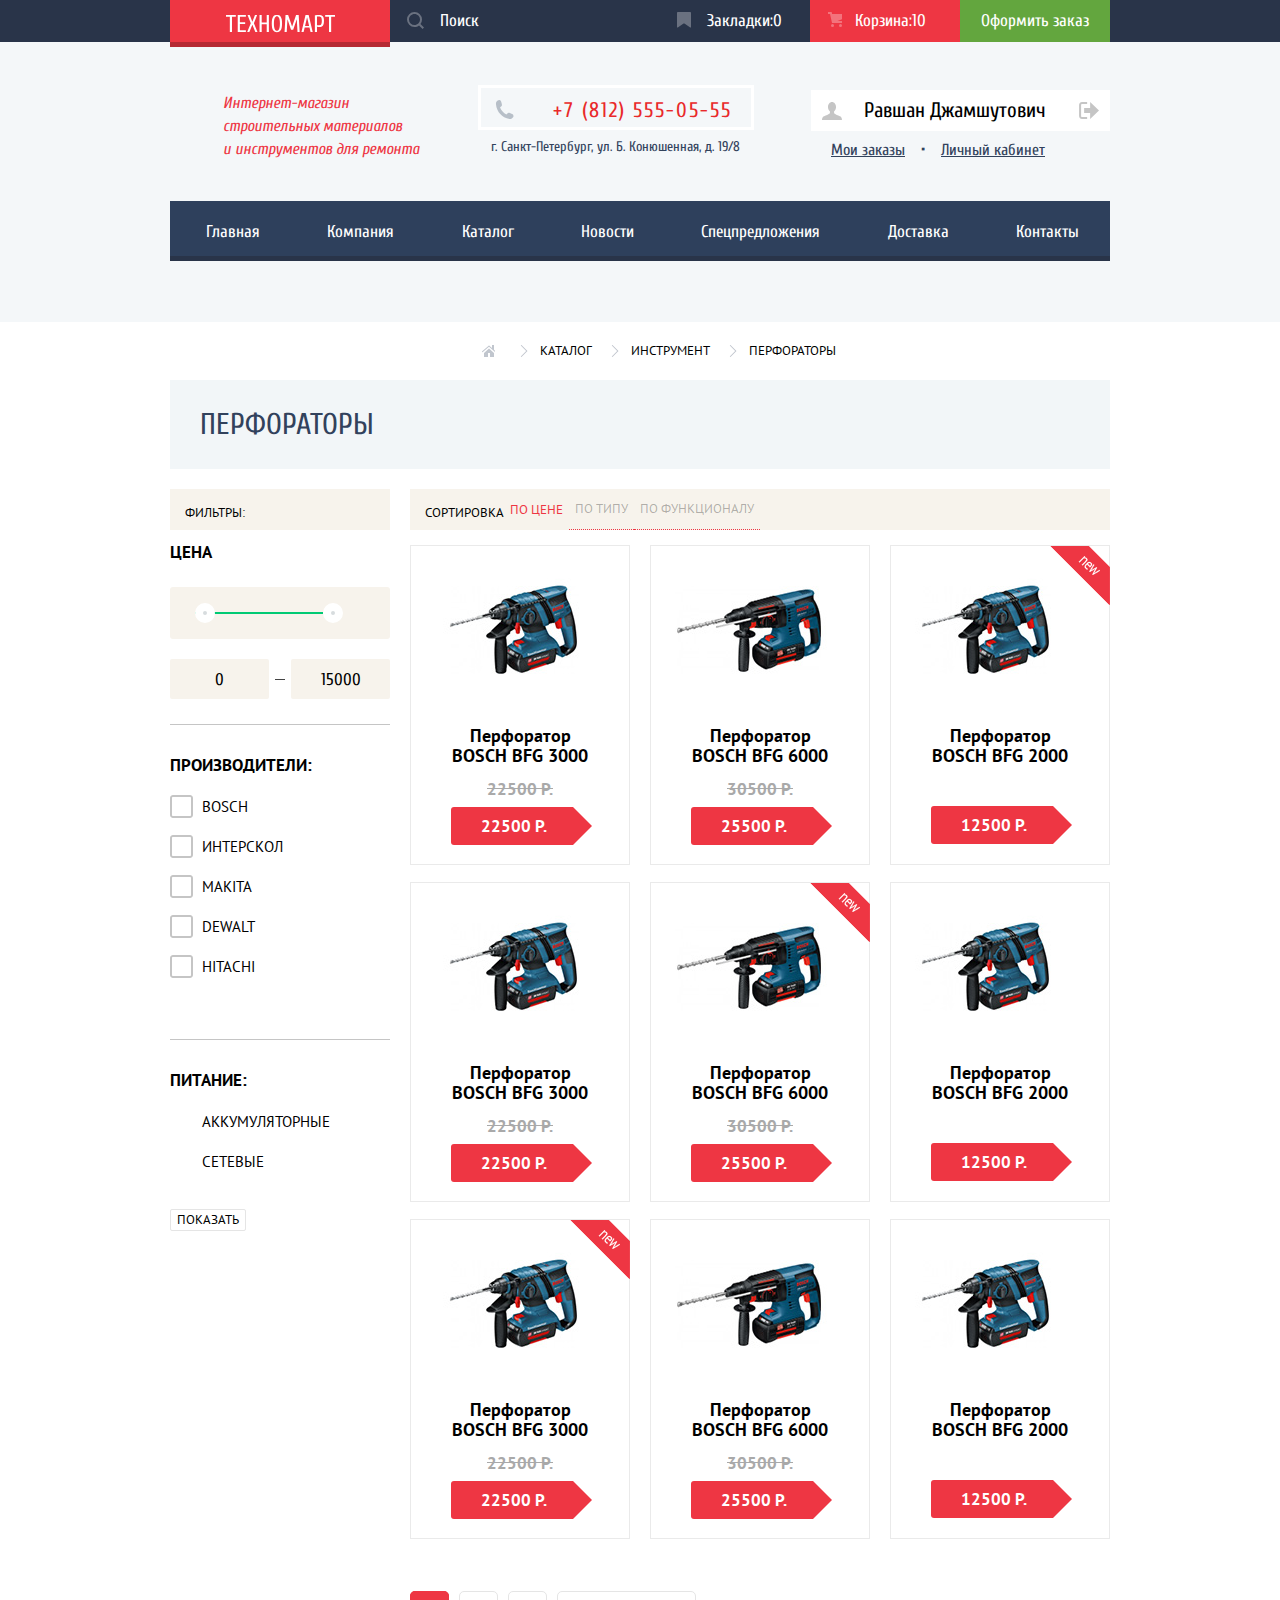
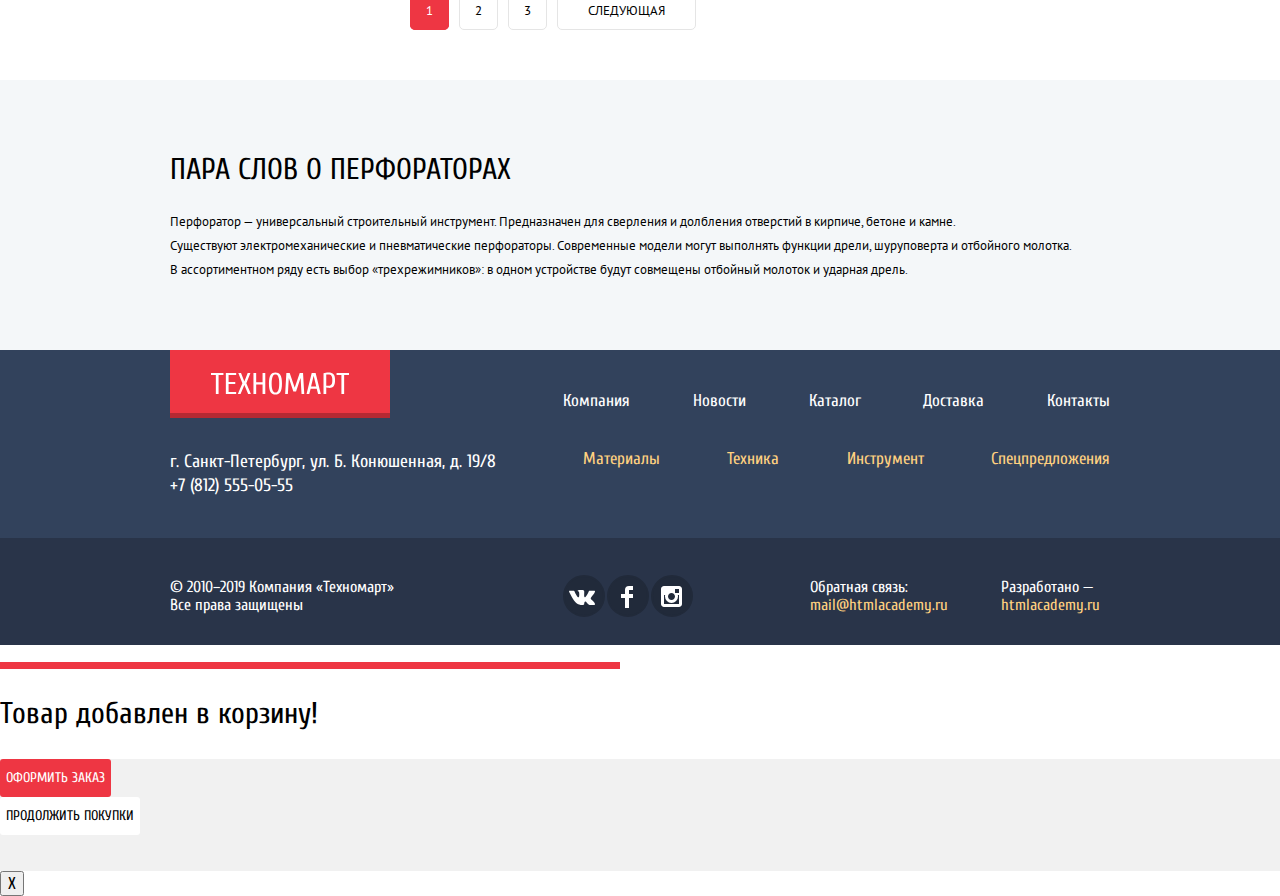
==== commit 25e8930b: "Задание 7.  Стилизовано все,  кроме фильтров" ====
--- a/catalog.html
+++ b/catalog.html
@@ -16,8 +16,8 @@
             <img src="img/logo-technomart.svg" width="109" height="19" alt="Логотип">
           </a>
           <form class="search">
-            <label class="search-title" for="global-search">Поиск</label>
-            <input class="search-form" id="global-search" type="search" name="search" placeholder="">
+            <label class="search-title visually-hidden" for="global-search">Поиск</label>
+            <input class="search-form" id="global-search" type="search" name="search" placeholder="Поиск">
           </form>
           <div class="bookmarks">
             <a href="#">Закладки:0</a>
@@ -32,7 +32,7 @@
       </div>
       <div class="second-section-header">
         <div class="second-section-header-wrapper">
-          <h1 class="main-title">Интернет-магазин строительных материалов и инструментов для ремонта</h1>
+          <h1 class="main-title">Интернет-магазин строительных материалов<br> и инструментов для ремонта</h1>
           <address>
             <div class="phone-link-wrapper">
               <a class="phone-link" href="">+7 (812) 555-05-55</a>
@@ -40,7 +40,17 @@
             <p class="address">г. Санкт-Петербург, ул. Б. Конюшенная, д. 19/8</p>
           </address>
           <div class="user-cabinet">
-            <a class="user-name" href="#">Равшан Джамшутович</a>
+            <div class="user-wrapper">
+              <svg xmlns="http://www.w3.org/2000/svg" width="20" height="18" viewBox="0 0 20 18">
+                <path fill="#c5c5c5" d="M17.881 14.166c-2.144-.735-4.256-1.666-5.207-2.39-.657-.501-.77-1.618-.517-2.415 1.118-.903 1.864-2.477 1.864-4.278C14.021 2.276 12.221 0 10 0S5.979 2.276 5.979 5.083c0 1.801.746 3.374 1.863 4.277.253.798.141 1.915-.517 2.416-.95.724-3.063 1.654-5.207 2.39S0 18 0 18h20s.025-3.099-2.119-3.834z"/>
+              </svg>
+              <a class="user-name" href="#">Равшан Джамшутович</a>
+              <svg xmlns="http://www.w3.org/2000/svg" width="21" height="17" viewBox="0 0 21 17">
+                <g fill="#c5c5c5"><path fill="#c5c5c5" d="M21 8.5L12.125 0v6h-6v5h6v6z"/>
+                  <path fill="#c5c5c5" d="M3.106 13.952V3.048c.018-.376.171-1.057 1.01-1.057h5.027V0H4.116C1.938 0 1.112 1.81 1.087 3.027v10.946C1.112 15.189 1.938 17 4.116 17h5.027v-1.99H4.116c-.839 0-.992-.683-1.01-1.058z"/>
+                </g>
+              </svg>
+            </div>
             <ul class="user-cabinet-list">
               <li class="user-cabinet-item">
                 <a class="my-orders" href="#">Мои заказы</a>
@@ -91,14 +101,21 @@
           <h2 class="filter-type">Фильтры:</h2>
           <form class="filter" method="get" action="https://echo.htmlacademy.ru">
             <p class="filter-name">Цена</p>
-            <div class="range-slider">
-              <input type="number" value="0" name="min">
-              <input type="number" value="0" name="max">
-              <div class="range-slider-track">
-                <div class="range-slider-pin range-slider-pin-min"></div>
-                <div class="range-slider-pin range-slider-pin-max"></div>
-              </div>
-            </div>
+            <div class="filter1">
+                <div class="filter-range">
+                  <div class="filter-range-scale">
+                    <div class="filter-range-bar"></div>
+                  </div>
+                  <button class="filter-range-handle min"></button>
+                  <button class="filter-range-handle max" style="left: 75%;"></button>
+                </div>
+            </div>
+            <div class="filter-interval">
+              <input type="text" name="min-interval" value="0">
+              <span></span>
+              <input type="text" name="max-interval" value="15000">
+            </div>
+            <div class="line"></div>
             <fieldset class="filter-manufacturers">
               <legend class="filter-name">Производители:</legend>
               <ul class="filter-list">
@@ -124,6 +141,7 @@
                 </li>
               </ul>
             </fieldset>
+            <div class="line"></div>
             <fieldset class="filter-supply">
               <legend class="filter-name">Питание:</legend>
               <ul class="filter-list">
@@ -147,8 +165,8 @@
               <button class="indicators-price" type="button">По цене</button>
               <button class="indicators-type" type="button">По типу</button>
               <button class="indicators-function" type="button">По функционалу</button>
-              <button class="" type="button" aria-label="На возрастание"></button>
-              <button class="" type="button" aria-label="На убывание"></button>
+              <button class="button-filter-type button-filter-up" type="button" aria-label="На возрастание"></button>
+              <button class="button-filter-type button-filter-down" type="button" aria-label="На убывание"></button>
             </form>
           </section>
           <section class="products">
@@ -156,72 +174,90 @@
             <ul class="products-list products-list-catalog">
               <li class="product-item product-item-catalog">
                 <img class="product-item-image" src="img/product-2.jpg" width="218" height="170" alt="Перфоратор BOSCH BFG 3000">
-                <button class="product-item-button product-item-buy" type="button">Купить</button>
-                <button class="product-item-button product-item-select" type="button">В закладки</button>
+                <div class="action">
+                  <button class="product-item-button product-item-buy" type="button">Купить</button>
+                  <button class="product-item-button product-item-select" type="button">В закладки</button>
+                </div>
                 <h3 class="product-item-title">Перфоратор BOSCH BFG 3000</h3>
                 <del>22500 Р.</del>
-                <p class="button">22500 Р.</p>
+                <p class="button-price">22500 Р.</p>
               </li>
               <li class="product-item product-item-catalog">
                 <img class="product-item-image" src="img/product-3.jpg" width="218" height="170" alt="Перфоратор BOSCH BFG 6000">
-                <button class="product-item-button product-item-buy" type="button">Купить</button>
-                <button class="product-item-button product-item-select" type="button">В закладки</button>
+                <div class="action">
+                  <button class="product-item-button product-item-buy" type="button">Купить</button>
+                  <button class="product-item-button product-item-select" type="button">В закладки</button>
+                </div>
+              <h3 class="product-item-title">Перфоратор BOSCH BFG 6000</h3>
+                <del>30500 Р.</del>
+                <p class="button-price">25500 Р.</p>
+              </li>
+              <li class="product-item product-item-catalog product-item-new">
+                <img class="product-item-image" src="img/product-4.jpg" width="218" height="170" alt="Перфоратор BOSCH BFG 2000">
+                <div class="action">
+                  <button class="product-item-button product-item-buy" type="button">Купить</button>
+                  <button class="product-item-button product-item-select" type="button">В закладки</button>
+                </div>
+                <h3 class="product-item-title">Перфоратор BOSCH BFG 2000</h3>
+                <p class="button-price button-price-new">12500 Р.</p>
+              </li>
+              <li class="product-item product-item-catalog">
+                <img class="product-item-image" src="img/product-2.jpg" width="218" height="170" alt="Перфоратор BOSCH BFG 3000">
+                <div class="action">
+                  <button class="product-item-button product-item-buy" type="button">Купить</button>
+                  <button class="product-item-button product-item-select" type="button">В закладки</button>
+                </div>
+                <h3 class="product-item-title">Перфоратор BOSCH BFG 3000</h3>
+                <del>22500 Р.</del>
+                <p class="button-price">22500 Р.</p>
+              </li>
+              <li class="product-item product-item-catalog product-item-new">
+                <img class="product-item-image" src="img/product-3.jpg" width="218" height="170" alt="Перфоратор BOSCH BFG 6000">
+                <div class="action">
+                  <button class="product-item-button product-item-buy" type="button">Купить</button>
+                  <button class="product-item-button product-item-select" type="button">В закладки</button>
+                </div>
                 <h3 class="product-item-title">Перфоратор BOSCH BFG 6000</h3>
                 <del>30500 Р.</del>
-                <p class="button">25500 Р.</p>
+                <p class="button-price">25500 Р.</p>
               </li>
               <li class="product-item product-item-catalog">
                 <img class="product-item-image" src="img/product-4.jpg" width="218" height="170" alt="Перфоратор BOSCH BFG 2000">
-                <button class="product-item-button product-item-buy" type="button">Купить</button>
-                <button class="product-item-button product-item-select" type="button">В закладки</button>
+                <div class="action">
+                  <button class="product-item-button product-item-buy" type="button">Купить</button>
+                  <button class="product-item-button product-item-select" type="button">В закладки</button>
+                </div>
                 <h3 class="product-item-title">Перфоратор BOSCH BFG 2000</h3>
-                <p class="button">12500 Р.</p>
-              </li>
-              <li class="product-item product-item-catalog">
+                <p class="button-price button-price-new">12500 Р.</p>
+              </li>
+              <li class="product-item product-item-catalog product-item-new">
                 <img class="product-item-image" src="img/product-2.jpg" width="218" height="170" alt="Перфоратор BOSCH BFG 3000">
-                <button class="product-item-button product-item-buy" type="button">Купить</button>
-                <button class="product-item-button product-item-select" type="button">В закладки</button>
+                <div class="action">
+                  <button class="product-item-button product-item-buy" type="button">Купить</button>
+                  <button class="product-item-button product-item-select" type="button">В закладки</button>
+                </div>
                 <h3 class="product-item-title">Перфоратор BOSCH BFG 3000</h3>
                 <del>22500 Р.</del>
-                <p class="button">22500 Р.</p>
+                <p class="button-price">22500 Р.</p>
               </li>
               <li class="product-item product-item-catalog">
                 <img class="product-item-image" src="img/product-3.jpg" width="218" height="170" alt="Перфоратор BOSCH BFG 6000">
-                <button class="product-item-button product-item-buy" type="button">Купить</button>
-                <button class="product-item-button product-item-select" type="button">В закладки</button>
+                <div class="action">
+                  <button class="product-item-button product-item-buy" type="button">Купить</button>
+                  <button class="product-item-button product-item-select" type="button">В закладки</button>
+                </div>
                 <h3 class="product-item-title">Перфоратор BOSCH BFG 6000</h3>
                 <del>30500 Р.</del>
-                <p class="button">25500 Р.</p>
+                <p class="button-price">25500 Р.</p>
               </li>
               <li class="product-item product-item-catalog">
                 <img class="product-item-image" src="img/product-4.jpg" width="218" height="170" alt="Перфоратор BOSCH BFG 2000">
-                <button class="product-item-button product-item-buy" type="button">Купить</button>
-                <button class="product-item-button product-item-select" type="button">В закладки</button>
+                <div class="action">
+                  <button class="product-item-button product-item-buy" type="button">Купить</button>
+                  <button class="product-item-button product-item-select" type="button">В закладки</button>
+                </div>
                 <h3 class="product-item-title">Перфоратор BOSCH BFG 2000</h3>
-                <p class="button">12500 Р.</p>
-              </li>
-              <li class="product-item product-item-catalog">
-                <img class="product-item-image" src="img/product-2.jpg" width="218" height="170" alt="Перфоратор BOSCH BFG 3000">
-                <button class="product-item-button product-item-buy" type="button">Купить</button>
-                <button class="product-item-button product-item-select" type="button">В закладки</button>
-                <h3 class="product-item-title">Перфоратор BOSCH BFG 3000</h3>
-                <del>22500 Р.</del>
-                <p class="button">22500 Р.</p>
-              </li>
-              <li class="product-item product-item-catalog">
-                <img class="product-item-image" src="img/product-3.jpg" width="218" height="170" alt="Перфоратор BOSCH BFG 6000">
-                <button class="product-item-button product-item-buy" type="button">Купить</button>
-                <button class="product-item-button product-item-select" type="button">В закладки</button>
-                <h3 class="product-item-title">Перфоратор BOSCH BFG 6000</h3>
-                <del>30500 Р.</del>
-                <p class="button">25500 Р.</p>
-              </li>
-              <li class="product-item product-item-catalog">
-                <img class="product-item-image" src="img/product-4.jpg" width="218" height="170" alt="Перфоратор BOSCH BFG 2000">
-                <button class="product-item-button product-item-buy" type="button">Купить</button>
-                <button class="product-item-button product-item-select" type="button">В закладки</button>
-                <h3 class="product-item-title">Перфоратор BOSCH BFG 2000</h3>
-                <p class="button">12500 Р.</p>
+                <p class="button-price button-price-new">12500 Р.</p>
               </li>
             </ul>
             <ul class="pagination-list">
@@ -248,7 +284,7 @@
           Существуют электромеханические и пневматические перфораторы. Современные модели могут выполнять функции дрели, шуруповерта и отбойного молотка. В
           ассортиментном ряду есть выбор «трехрежимников»: в одном устройстве будут совмещены отбойный молоток и ударная дрель.</p>
         </div>
-        </section>
+      </section>
     </main>
     <footer class="main-footer">
       <div class="first-footer">
@@ -306,13 +342,19 @@
           <div class="second-footer-minor">
             <ul class="footer-social">
               <li>
-                <a class="social-button social-button-vk" href="">Вконтакте</a>
-              </li>
-              <li>
-                <a class="social-button social-button-facebook" href="">Фейсбук</a>
-              </li>
-              <li>
-                <a class="social-button social-button-instagram" href="">Инстаграм</a>
+                <a class="social-button social-button-vk" href="">
+                  <span class="visually-hidden">Вконтакте</span>
+                </a>
+              </li>
+              <li>
+                <a class="social-button social-button-facebook" href="">
+                  <span class="visually-hidden">Фейсбук</span>
+                </a>
+              </li>
+              <li>
+                <a class="social-button social-button-instagram" href="">
+                  <span class="visually-hidden">Инстаграм</span>
+                </a>
               </li>
             </ul>
             <div class="footer-copyright-wrapper">
--- a/css/style.css
+++ b/css/style.css
@@ -75,7 +75,9 @@
 }
 
 .first-section-header-wrapper {
-  display: flex;
+  height: 42px;
+  display: flex;
+  flex-wrap: wrap;
   width: 940px;
   margin: 0 auto;
 }
@@ -85,7 +87,7 @@
   width: 220px;
   min-height: 47px;
   background-color: #ee3643;
-  box-shadow: inset 0 -3px 0 0 rgba(0, 0, 0, 0.24);
+  box-shadow: inset 0 -5px 0 0 rgba(0, 0, 0, 0.24);
 }
 
 .main-header-logo:hover {
@@ -101,55 +103,119 @@
 }
 
 .search {
+  position: relative;
   display: flex;
   width: 270px;
-  min-height: 42px;
-}
-
-.search-title {
+  height: 42px;
+}
+
+/*.search-title {
   margin: auto 0 auto 49px;
   line-height: 18px;
   color: #ffffff;
-}
+}*/
 
 .search-form {
+  width: 270px;
   line-height: 18px;
   background-color: #293449;
   border: none;
 }
 
-.search:hover .search-form {
+.search-form::placeholder {
+  font-size: 17px;
+  color: #ffffff;
+
+}
+
+.search::before {
+  content: "";
+  position: absolute;
+  top: 12px;
+  left: 17px;
+  width: 17px;
+  height: 17px;
+  background-image: url("../img/icon-search.svg");
+  background-repeat: no-repeat;
+  background-position: 0 0;
+  opacity: 0.3;
+}
+
+.search:hover:before {
+  opacity: 1.0;
+}
+
+.search:active::before {
+  opacity: 0.3;
+}
+
+.search:hover  {
   background-color: #212a3a;
 }
 
-.search:focus .search-form {
+.search-form:focus {
   background-color: #ffffff;
-}
+  outline: none;
+}
+
+.search input {
+  padding-left: 50px;
+}
+
+
 
 .bookmarks {
+  position: relative;
   display: flex;
   width: 150px;
-  min-height: 42px;
+  height: 42px;
   background-color: #293449;
 }
 
 .bookmarks a {
+  display: block;
+  padding: 12px 26px 12px 44px;
   margin: auto;
   line-height: 18px;
+}
+
+.bookmarks a::before {
+  content: "";
+  position: absolute;
+  top: 12px;
+  left: 17px;
+  width: 14px;
+  height: 16px;
+  background-image: url("../img/icon-bookmark.svg");
+  background-repeat: no-repeat;
+  background-position: 0 0;
+  opacity: 0.3;
 }
 
 .bookmarks:hover {
   background-color: #212a3a;
 }
 
+.bookmarks:hover a::before,
+.cart:hover a::before {
+  opacity: 1.0;
+}
+
 .bookmarks:focus {
   background-color: #161d29;
 }
 
+.bookmarks a:focus,
+.cart a:focus,
+.checkout a:focus {
+  opacity: 0.6;
+}
+
 .cart {
+  position: relative;
   display: flex;
   width: 150px;
-  min-height: 42px;
+  height: 42px;
   background-color: #293449;
 }
 
@@ -158,8 +224,23 @@
 }
 
 .cart a {
+  display: block;
+  padding: 12px 34px 12px 44px;
   margin: auto;
   line-height: 18px;
+}
+
+.cart a::before {
+  content: "";
+  position: absolute;
+  top: 12px;
+  left: 18px;
+  width: 14px;
+  height: 16px;
+  background-image: url("../img/icon-cart.svg");
+  background-repeat: no-repeat;
+  background-position: 0 0;
+  opacity: 0.3;
 }
 
 .cart:hover {
@@ -173,11 +254,13 @@
 .checkout {
   display: flex;
   width: 150px;
-  min-height: 42px;
+  height: 42px;
   background-color: #63a63e;
 }
 
 .checkout a {
+  display: block;
+  padding: 12px 21px;
   margin: auto;
   line-height: 18px;
 }
@@ -193,20 +276,23 @@
 .second-section-header {
   display: flex;
   flex-direction: column;
-  min-height: 320px;
+  min-height: 280px;
   background-color: #f4f7f9;
 }
 
 .second-section-header-wrapper {
   display: flex;
+  align-items: flex-start;
+  flex-wrap: wrap;
   width: 940px;
-  margin: auto;
+  margin: 40px auto 40px;
+  max-height: 158px;
 }
 
 .main-title {
   width: 197px;
   min-height: 60px;
-  margin: auto;
+  margin-top: 10px;
   margin-left: 53px;
   margin-bottom: 0;
   padding: 0;
@@ -224,28 +310,52 @@
   margin: auto;
 }
 
-.phone-link-wrapper {
-  display: flex;
-  width: 270px;
-  min-height: 39px;
-  margin-bottom: 10px;
-  border: 3px solid #ffffff;
-}
-
-.phone-link {
-  margin: auto;
-  font-size: 21px;
-  line-height: 21px;
-  letter-spacing: 2px;
-  color: #e9292a;
-}
-
 .address {
   margin: 0 auto;
   font-size: 14px;
   line-height: 24px;
   color: #32425c;
   font-style: normal;
+  margin-top: 5px;
+}
+
+.phone-link-wrapper {
+  position: relative;
+  display: flex;
+  width: 270px;
+  min-height: 39px;
+  border: 3px solid #ffffff;
+  margin: 0;
+  padding: 0;
+}
+
+.phone-link {
+  position: absolute;
+  top: 12px;
+  left: 72px;
+  margin: auto;
+  font-size: 21px;
+  line-height: 21px;
+  letter-spacing: 2px;
+  color: #e9292a;
+  font-style: normal;
+}
+
+.phone-link::before {
+  content: "";
+  position: absolute;
+  left: -58px;
+  width: 19px;
+  height: 19px;
+  background-image: url("../img/icon-phone.svg");
+  background-repeat: no-repeat;
+  background-position: 0 0;
+}
+
+
+
+.address p {
+  margin: 0;
 }
 
 .login-wrapper {
@@ -255,17 +365,60 @@
 }
 
 .login-link {
-  width: 71px;
+  position: relative;
+  align-items: center;
+
   min-height: 21px;
-  padding: 12px 25px;
+  padding: 12px 31px 12px  60px;
   font-size: 21px;
   line-height: 21px;
   color: #000000;
   background-color: #ffffff;
 }
 
+.login-link::before {
+  content: "";
+  position: absolute;
+  left: 20px;
+  top: 14px;
+  margin-right: 15px;
+  width: 20px;
+  min-height: 17px;
+  background-image: url("../img/icon-login.svg");
+  background-repeat: no-repeat;
+  background-position: 0 0;
+
+}
+
 .login-link:hover {
   color: #ee3643;
+}
+
+.login-link:hover::before {
+  content: "";
+  position: absolute;
+  left: 20px;
+  top: 14px;
+  margin-right: 15px;
+  width: 20px;
+  min-height: 17px;
+  background-image: url("../img/icon-login\ \(1\).svg");
+  background-repeat: no-repeat;
+  background-position: 0 0;
+}
+
+.login-link:active:before {
+  content: "";
+  position: absolute;
+  left: 20px;
+  top: 14px;
+  margin-right: 15px;
+  width: 20px;
+  min-height: 17px;
+  background-image: url("../img/icon-login.svg");
+  background-repeat: no-repeat;
+  background-position: 0 0;
+
 }
 
 .login-link:focus {
@@ -291,20 +444,37 @@
   color: rgba(0, 0, 0, 0.3);
 }
 
+.user-cabinet {
+  display: flex;
+  flex-direction: column;
+  width: 299px;
+}
+
+.user-wrapper {
+  display: flex;
+  justify-content: space-around;
+  align-items: center;
+  background-color: #ffffff;
+  margin-top: 8px;
+  padding: 10px 0;
+}
+
 .user-name {
   font-size: 21px;
   line-height: 21px;
   color: #000000;
-}
-
-.user-cabinet {
-  display: flex;
-  flex-direction: column;
-  width: 299px;
-}
+  padding-right: 10px;
+}
+
+
+
 
 .user-cabinet-list {
-  display: flex;
+  position: relative;
+  display: flex;
+  align-items: flex-start;
+  margin: 10px;
+  justify-content: flex-start;
 }
 
 .user-cabinet-item {
@@ -312,12 +482,15 @@
 }
 
 .user-cabinet-item:last-child::before {
+  position: absolute;
+  left: 100px;
   color: #32425c;
   content: "•";
-  padding-right: 10px;
 }
 
 .my-orders {
+  position: absolute;
+  left: 10px;
   text-decoration: underline;
   font-size: 16px;
   line-height: 18px;
@@ -325,6 +498,8 @@
 }
 
 .personal-area {
+  position: absolute;
+  left: 120px;
   text-decoration: underline;
   font-size: 16px;
   line-height: 18px;
@@ -339,13 +514,24 @@
   display: flex;
   justify-content: space-around;
   align-items: center;
+  flex-wrap: wrap;
   padding: 0;
-  width: 940px;
-  min-height: 60px;
+  max-width: 940px;
+  /*min-height: 60px;*/
   margin: 0 auto;
   list-style: none;
   background-color: #2e405c;
   box-shadow: inset 0 -5px 0 0 #293449;
+
+}
+
+
+.site-navigation a {
+  display: flex;
+  min-height: 60px;
+  align-items: center;
+  padding-left: 35px;
+  padding-right: 30px;
 }
 
 .site-navigation li:hover {
@@ -369,10 +555,13 @@
   margin: 0 auto;
   width: 940px;
   list-style: none;
+  padding: 20px 0;
+  margin-left: 462px;
 }
 
 .breadcrumbs li {
   margin-left: 39px;
+  position: relative;
 }
 
 .breadcrumbs li,
@@ -382,6 +571,32 @@
   font-size: 13px;
   line-height: 18px;
   color: #000000;
+}
+
+.breadcrumbs li:first-child::before {
+  content: "";
+  position: absolute;
+  left: -20px;
+  top: 3px;
+  margin-right: 15px;
+  width: 14px;
+  min-height: 12px;
+  background-image: url("../img/icon-home.svg");
+  background-repeat: no-repeat;
+  background-position: 0 0;
+}
+
+.breadcrumbs li:nth-child(n+2)::before {
+  content: "";
+  position: absolute;
+  left: -20px;
+  top: 3px;
+  margin-right: 15px;
+  width: 8px;
+  min-height: 12px;
+  background-image: url("../img/icon-right-small.svg");
+  background-repeat: no-repeat;
+  background-position: 0 0;
 }
 
 .page-title {
@@ -413,8 +628,92 @@
   margin-top: 20px;
 }
 
+
+.filter1 {
+  margin: 20px auto;
+  padding: 25px;
+  width: 170px;
+  background-color: #f7f3ec;
+  border-radius: 3px;
+}
+
+.filter-range {
+  position: relative;
+}
+
+.filter-range-scale {
+  height: 2px;
+  background-color: #f7f3ec;
+}
+
+.filter-range-bar {
+  height: 2px;
+  width: 75%;
+  background-color: #00ca74;
+}
+
+.filter-range-handle {
+  position: absolute;
+  top: 50%;
+  left: 0%;
+  transform: translateY(-50%);
+  width: 4px;
+  height: 4px;
+  box-sizing: content-box;
+  padding: 0;
+  border: 8px solid #ffffff;
+  border-radius: 50%;
+  background-color: #d7dcde;
+  cursor: pointer;
+}
+
+.filter-interval {
+  display: flex;
+  flex-wrap: wrap;
+  justify-content: space-between;
+}
+
+.filter-interval label {
+  width: 50%;
+  font-size: 16px;
+  line-height: 22px;
+  text-transform: uppercase;
+}
+
+.filter-interval label:last-child {
+  text-align: right;
+}
+
+.filter-interval input {
+  width: 95px;
+  min-height: 38px;
+  border-radius: 2px;
+  border: none;
+  font: inherit;
+  color: inherit;
+  text-align: center;
+  background-color: #f7f3ec;
+}
+
+.filter-interval span {
+  display: inline;
+  height: 1px;
+  width: 10px;
+  margin: auto;
+  background-color: #444444;
+}
+
+.line {
+  display: block;
+  height: 1px;
+  width: 220px;
+  margin: 25px auto;
+  background-color: #c5c5c5;
+}
+
 .filter-type {
-  min-height: 38px;
+  padding: 6px 0 8px 15px;
+  padding-top: 15px;
   margin: 0;
   font-family: "PT Sans", "Arial", sans-serif;
   font-size: 13px;
@@ -422,7 +721,14 @@
   font-weight: normal;
   text-transform: uppercase;
   color: #000000;
-  background-color: #f7f3ec;
+  background-color: #f7f3ec
+}
+
+.filter-manufacturers,
+.filter-supply {
+  border: none;
+  margin: 0 auto;
+  padding: 0;
 }
 
 .filter-name {
@@ -432,18 +738,46 @@
   text-transform: uppercase;
   line-height: 30px;
   color: #000000;
+  margin: 0;
+  margin-top: 7px;
+}
+
+.filter-list {
+  padding: 0;
 }
 
 .filter-item {
+  position: relative;
   list-style: none;
-}
-
-.filter-manufacturers,
-.filter-supply {
-  border: none;
-}
+  margin: 0;
+  padding: 0;
+  padding-bottom: 20px;
+}
+
+.filter-item input[type=checkbox],
+.filter-item input[type=radio] {
+  -webkit-appearance: none;
+  appearance: none;
+}
+
+.filter-manufacturers .filter-item label::before {
+  content: "";
+  position: absolute;
+  padding-right: 15px;
+  left: 0;
+  top: -2px;
+  margin-right: 15px;
+  width: 23px;
+  min-height: 23px;
+  background-image: url("../img/checkbox-off.svg");
+  background-repeat: no-repeat;
+  background-position: 0 0;
+}
+
+
 
 .filter-item label {
+  padding-left: 28px;
   font-family: "PT Sans", "Arial", sans-serif;
   font-size: 15px;
   text-transform: uppercase;
@@ -475,6 +809,12 @@
   background-color: #f7f3ec;
 }
 
+.button-filter-type {
+  outline: none;
+  border: none;
+  background-color: transparent;
+}
+
 .indicators-price {
   font-family: "PT Sans", "Arial", sans-serif;
   font-size: 13px;
@@ -501,17 +841,26 @@
 
 .promo-block {
   display: flex;
+  flex-wrap: wrap;
   width: 940px;
   justify-content: space-between;
   margin: 0 auto;
 }
 
+.promo {
+  margin-top: 58px;
+}
+
 .promo-block-item {
+  position: relative;
   width: 300px;
   min-height: 123px;
 }
 
 .promo-block-item p {
+  position: absolute;
+  top: 22px;
+  left: 23px;
   margin: 0;
   font-weight: bold;
   font-size: 24px;
@@ -520,6 +869,9 @@
 }
 
 .button {
+  display: flex;
+  justify-content: center;
+  align-items: center;
   height: 38px;
   font-size: 14px;
   line-height: 18px;
@@ -539,10 +891,17 @@
 .button-block {
   width: 253px;
   min-height: 38px;
+  margin-right: 4px;
 }
 
 .button-promo {
-  width: 195px;
+  position: absolute;
+  top:63px;
+  left: 23px;
+  display: flex;
+  justify-content: center;
+  align-items: center;
+  min-width: 135px;
   background-color: rgba(0, 0, 0, 0.1);
 }
 
@@ -558,34 +917,130 @@
   background-color: #ffbf47;
 }
 
+.promo-block-mamaterials p::after {
+  content: "";
+  position: absolute;
+  left: 190px;
+  top: 10px;
+  margin-right: 15px;
+  width: 44px;
+  min-height: 65px;
+  background-image: url("../img/icon-1.svg");
+  background-repeat: no-repeat;
+  background-position: 0 0;
+}
+
+.promo-block-mamaterials p::before {
+  content: "";
+  position: absolute;
+  left: 217px;
+  top: -22px;
+  margin-right: 15px;
+  width: 60px;
+  min-height: 59px;
+  background-image: url("../img/new-flag.png");
+  background-repeat: no-repeat;
+  background-position: 0 0;
+  background-color: none;
+}
+
 .promo-block-tool {
   background-color: #3bbce3;
 }
 
+.promo-block-tool p::after {
+  content: "";
+  position: absolute;
+  left: 170px;
+  top: 10px;
+  margin-right: 15px;
+  width: 75px;
+  min-height: 61px;
+  background-image: url("../img/icon-2.svg");
+  background-repeat: no-repeat;
+  background-position: 0 0;
+}
+
 .promo-block-equipment {
   background-color: #dc91d8;
 }
 
+.promo-block-equipment p::after {
+  content: "";
+  position: absolute;
+  left: 170px;
+  top: 10px;
+  margin-right: 15px;
+  width: 78px;
+  min-height: 62px;
+  background-image: url("../img/icon-3.svg");
+  background-repeat: no-repeat;
+  background-position: 0 0;
+}
+
 .promo-block-sale {
   background-color: #8ed78f;
 }
 
+.promo-block-sale p::after {
+  content: "";
+  position: absolute;
+  left: 174px;
+  top: 4px;
+  margin-right: 15px;
+  width: 59px;
+  min-height: 72px;
+  background-image: url("../img/icon-4.svg");
+  background-repeat: no-repeat;
+  background-position: 0 0;
+}
+
 .promo-block-delivery {
   background-color: #ffc047;
 }
 
+.promo-block-delivery p::after {
+  content: "";
+  position: absolute;
+  left: 170px;
+  top: 10px;
+  margin-right: 15px;
+  width: 78px;
+  min-height: 63px;
+  background-image: url("../img/icon-5.svg");
+  background-repeat: no-repeat;
+  background-position: 0 0;
+}
+
+.big-promo-block-image {
+  position: relative;
+  width: 620px;
+  height: 266px;
+}
+
 .slider b {
+  position: absolute;
+  left: 24px;
+  top: 22px;
+  text-transform: uppercase;
   font-size: 36px;
   font-weight: bold;
   line-height: 36px;
+
   color: #ffffff;
 }
 
 .slider p {
+  position: absolute;
+  left: 24px;
+  top: 43px;
+  min-width: 143px;
   font-size: 18px;
   line-height: 24px;
   color: #ffffff;
 }
+
+
 
 .big-promo-block-wrapper {
   width: 940px;
@@ -599,22 +1054,88 @@
   display: flex;
   padding: 0;
   margin: 0;
-}
+  margin-top: 20px;
+  height: 266px;
+}
+
+
 
 .big-promo-block ul {
   list-style: none;
   padding: 0;
-}
+  margin-top: 0;
+
+}
+
+.punchers-wrapper {
+  display: none;
+}
+
+.button-open {
+  position:absolute;
+
+  left: 24px;
+  bottom: 23px;
+  min-width: 195px;
+}
+
+.button-open::before {
+  content: "";
+  position: absolute;
+  left: 0px;
+  top: -91px;
+  margin-right: 15px;
+  width: 22px;
+  min-height: 40px;
+  background-image: url("../img/icon-left.svg");
+  background-repeat: no-repeat;
+  background-position: 0 0;
+}
+
+.button-open::after {
+  content: "";
+  position: absolute;
+  left: 554px;
+  top: -91px;
+  margin-right: 15px;
+  width: 22px;
+  min-height: 40px;
+  background-image: url("../img/icon-right.svg");
+  background-repeat: no-repeat;
+  background-position: 0 0;
+}
+
+.small-promo-block {
+  display: flex;
+  flex-direction: column;
+  justify-content: space-between;
+  flex-wrap: wrap;
+}
+
+
 
 .block {
   display: flex;
   width: 940px;
   min-height: 89px;
   margin: 0 auto;
+  box-sizing: border-box;
+  padding-left: 20px;
+  padding-right: 20px;
   background-color: #f9f5f0;
-}
+  justify-content: space-between;
+  align-items: center;
+}
+
+.products-block {
+  margin-top: 50px;
+  margin-bottom: 20px;
+}
+
+
 
 .second-title {
+  margin-left: 8px;
   font-size: 30px;
   font-weight: normal;
   text-transform: uppercase;
@@ -623,13 +1144,19 @@
 }
 
 .products-list {
+  position: relative;
   display: flex;
   justify-content: space-between;
   flex-wrap: wrap;
   width: 940px;
   margin: 0 auto;
   padding-left: 0;
+  margin-top: 20px;
   list-style: none;
+}
+
+.products .products-list{
+  margin-top: 0;
 }
 
 .products-list-catalog {
@@ -637,21 +1164,60 @@
 }
 
 .product-item {
+  position: relative;
   width: 218px;
   min-height: 318px;
   border: 1px solid #eaeaea;
+  cursor: pointer;
+  margin-bottom: 2px;
 }
 
 .product-item-catalog {
-  margin-top: 20px;
+  margin-top: 15px;
+}
+
+.product-item .action {
+  position: absolute;
+  top: 0;
+  left: 0;
+
+  width: 218px;
+  height: 88px;
+  padding: 40px 0;
+
+  background-color: rgba(255,255,255,0.9);
+  z-index: 10;
+}
+
+.product-item .action .product-item-buy,
+.product-item .action .product-item-select {
+  display: block;
+  width: 129px;
+  margin: 0 auto;
+  margin-bottom: 7px;
+  padding: 7px 0;
+  cursor: pointer;
+}
+
+.product-item .action {
+  display: none;
 }
 
 .product-item:hover {
   box-shadow: 0 10px 25px 0 rgba(41, 52, 73, 0.5);
 }
 
+.product-item:hover .action {
+  display: block;
+}
+
 .product-item-title {
   font-family: "PT Sans", "Arial", sans-serif;
+  margin-top: 7px;
+  margin-bottom: 15px;
+  margin-left: 30px;
+  margin-right: 30px;
+  text-align: center;
   font-size: 18px;
   font-weight: bold;
   line-height: 20px;
@@ -672,6 +1238,9 @@
 }
 
 .product-item-button {
+  min-width: 135px;
+  min-height: 38px;
+  margin-bottom: 5px;
   font-size: 14px;
   line-height: 18px;
   text-transform: uppercase;
@@ -679,6 +1248,9 @@
 }
 
 .product-item-buy {
+  display: none;
+  margin-left: 40px;
+  margin-right: 40px;
   color: #ffffff;
   background-color: #63a63e;
   border-radius: 2px;
@@ -697,6 +1269,9 @@
 }
 
 .product-item-select {
+  display: none;
+  margin-left: 40px;
+  margin-right: 40px;
   color: #32425c;
   border: solid 3px #63a63e;
   border-radius: 2px;
@@ -711,6 +1286,74 @@
   border: none;
   outline-color: rgba(50, 66, 92, 0.3);
   box-shadow: 0 0 0 2px rgba(50, 66, 92, 0.3);
+}
+
+
+
+.product-item del {
+  display: block;
+  text-align: center;
+}
+
+.button-price {
+  position: relative;
+  top: 9px;
+  left: 40px;
+  width: 80px;
+  margin: 10px auto;
+  margin-bottom: 20px;
+  padding: 10px 30px;
+
+  color: white;
+  background: #ee3643;
+  border-radius: 3px;
+}
+
+.button-price::after {
+  content: "";
+
+  position: absolute;
+  top: 0;
+  right: -20px;
+
+  width: 0;
+  height: 0;
+
+  border: 19px solid white;
+  border-left-color: #ee3643;
+}
+
+
+.product-item:last-child .button-price,
+.button-price-new {
+  top: 25px;
+}
+
+
+/*.product-item:last-child .button-price::before */
+.product-item-new::before {
+  content: "";
+  position: absolute;
+  left: 159px;
+  margin-right: 15px;
+  width: 60px;
+  min-height: 59px;
+  background-image: url("../img/new-flag.png");
+  background-repeat: no-repeat;
+  background-position: 0 0;
+  background-color: none;
+  z-index: 20;
+}
+
+product-item-new
+
+.manufacturers {
+  margin-bottom: 60px;
+}
+
+.manufacturers-block {
+  margin-top: 20px;
+
 }
 
 .manufacturers-list {
@@ -725,7 +1368,11 @@
 }
 
 .manufacturers-item {
+  display: flex;
+  justify-content: center;
+  align-items: center;
   width: 218px;
+  height: 145px;
   border: 1px solid #eaeaea;
   margin-bottom: 20px;
 }
@@ -738,16 +1385,24 @@
   box-shadow: 0 4px 10px  rgba(41, 52, 73, 0.5);
 }
 
+.manufacturers-item:active img {
+  opacity: 0.5;
+}
+
 .services {
   background-color: #f4f7f9;
+
 }
 
 .services-wrapper {
   width: 940px;
   margin: 0 auto;
+  padding-top: 20px;
+  padding-bottom: 80px;
 }
 
 .caption {
+  margin-top: 48px;
   text-transform: uppercase;
   font-size: 30px;
   font-weight: 400;
@@ -763,6 +1418,8 @@
 
 .services-wrapper-part {
   display: flex;
+  position: relative;
+
 }
 
 .services-list {
@@ -770,15 +1427,28 @@
   flex-direction: column;
   list-style: none;
   padding-left: 0;
+  margin-top: 60px;
+}
+
+.services-list ~ img {
+  margin-top: 60px;
+  position: absolute;
+  left: 230px;
+  top: -50px;
+  background-color: none;
+  z-index: 1;
+
 }
 
 .services-item {
   width: 240px;
   min-height: 61px;
   background-color: #32425c;
+
 }
 
 .services-item button {
+  padding: 15px 125px 15px 30px;
   font-family: "Cuprum", "Arial", sans-serif;
   font-size: 21px;
   line-height: 30px;
@@ -786,7 +1456,12 @@
   color: #ffffff;
   background-color: #32425c;
   border: none;
-}
+  cursor: pointer;
+  box-shadow:   0px 1px 0 0 #293449;
+
+}
+
+
 
 .services-item:hover,
 .services-item:hover button {
@@ -808,10 +1483,44 @@
 }
 
 .services-content-item {
-  display: flex;
+  position: relative;
+  display: flex;
+  padding-left: 41px;
+}
+
+.services-content-item-part ~ img {
+  position: absolute;
+  left: 190px;
+  top: 60px;
+}
+
+.guarantee-wrapper {
+  display: none;
+}
+.guarantee-wrapper  img  {
+  position: absolute;
+  left: 250px;
+  top: 60px;
+}
+
+.credit-wrapper img {
+  position: absolute;
+  left: 190px;
+  top: 40px;
+}
+
+.credit-wrapper {
+  display: none;
+}
+
+.button-credit {
+  box-sizing: border-box;
+  max-width: 195px;
+  padding: 15px 40px;
 }
 
 .services-caption {
+  margin-bottom: 20px;
   font-size: 36px;
   text-transform: uppercase;
   font-weight: normal;
@@ -820,6 +1529,7 @@
 }
 
 .services-caption ~ p {
+  padding-top: 5px;
   font-family: "PT Sans", "Arial", sans-serif;
   font-size: 13px;
   line-height: 24px;
@@ -837,45 +1547,80 @@
   width: 279px;
 }
 
-.delivery-wrapper {
-  display: flex;
+.contact-wrapper {
+  display: flex;
+  padding-left: 2px;
   justify-content: space-between;
   width: 940px;
   margin: 0 auto;
 }
 
+
+
 .delivery {
   display: flex;
   flex-direction: column;
+  margin-top: 31px;
+  padding-left: 0;
+  max-width: 519px;
 }
 
 .delivery-description {
-  width: 519px;
+  min-width: 519px;
+  margin-top: 0;
 }
 
 .delivery-supply {
   width: 400px;
 }
 
+.transport-company-list {
+  list-style: none;
+  margin-top: 0;
+  padding-top: 7px;
+  margin-left: 0;
+  padding-left: 35px;
+}
+
 .transport-company-item {
+  font-family: "Cuprum", "Arial", sans-serif;;
   font-size: 18px;
   line-height: 20px;
+  padding-bottom: 20px;
+}
+
+.button-transport-company {
+  max-width: 220px;
+  margin-bottom: 85px;
 }
 
 .contact {
   display: flex;
   flex-direction: column;
-  justify-content: space-between;
+  margin-top: 30px;
+  margin-left: 119px;
+  margin-bottom: 0;
+
 }
 
 .contact-text {
-  width: 179px;
+  display: block;
+  max-width: 179px;
+  padding-top: -30px;
+  margin-top: 0;
+}
+
+.contact-link {
+  margin-top: 20px;
+  padding-bottom: 36px;
 }
 
 .pagination-list {
   display: flex;
   list-style: none;
   padding-left: 0;
+  margin-top: 60px;
+  margin-bottom: 60px;
 }
 
 .pagination-item {
@@ -889,7 +1634,8 @@
   font-weight: normal;
   color: #000000;
   border: 1px solid #e5e5e5;
-  border-radius: 2px;
+  border-radius: 5px;
+  padding: 10px 15px;
 }
 
 .pagination-item:first-child a {
@@ -899,8 +1645,13 @@
   font-weight: normal;
   color: #ffffff;
   border: 1px solid #ee3643;
-  border-radius: 2px;
+  border-radius: 5px;
   background-color: #ee3643;
+}
+
+.pagination-item:last-child a{
+  padding: 10px 30px;
+  text-transform: uppercase;
 }
 
 .description {
@@ -911,6 +1662,8 @@
 .description-wrapper {
   margin: 0 auto;
   width: 940px;
+  margin-top: 50px;
+  margin-bottom: 55px;
 }
 
 .title-description {
@@ -934,6 +1687,7 @@
 
 .first-footer {
   background-color: #32425c;
+  padding-bottom: 40px;
 }
 
 .first-footer-wrapper {
@@ -962,6 +1716,15 @@
   margin: 0;
 }
 
+.footer-menu li:hover {
+  text-decoration: underline;
+}
+
+.footer-menu li:active {
+  opacity: 0.5;
+  text-decoration: none;
+}
+
 .first-footer-minor {
   display: flex;
   justify-content: space-between;
@@ -977,7 +1740,9 @@
 }
 
 .footer-contacts p {
-  margin: 0;
+  display: block;
+  margin:  0;
+  min-width: 330px;
 }
 
 .footer-promo {
@@ -986,6 +1751,15 @@
   width: 527px;
   list-style: none;
   margin: 0;
+}
+
+.footer-promo li:hover {
+  text-decoration: underline;
+}
+
+.footer-promo li:active {
+  opacity: 0.5;
+  text-decoration: none;
 }
 
 .footer-promo a {
@@ -1010,7 +1784,8 @@
   font-size: 16px;
   line-height: 18px;
   color: #ffffff;
-  margin: 0;
+  margin: auto 0;
+  padding-top: 10px;
 }
 
 .footer-copyright small {
@@ -1037,17 +1812,83 @@
 }
 
 .footer-social {
+  position: relative;
   display: flex;
   list-style: none;
   padding-left: 0;
 }
 
+.footer-social li {
+  margin-top: 10px;
+  margin-right: 2px;
+  width: 38px;
+  height: 38px;
+  border: 2px solid #212a3a;
+  border-radius: 50%;
+  background-color: #212a3a;
+}
+
+.footer-social li:hover,
+.footer-social li:active {
+  background-color: #ee3643;
+}
+
+.social-button-vk::before{
+  content: "";
+  position: absolute;
+  left: 6px;
+  top: 25px;
+  width: 26px;
+  height: 15px;
+  background-image: url("../img/icon-vk.svg");
+  background-repeat: no-repeat;
+  background-position: 0 0;
+}
+
+.social-button-facebook::before{
+  content: "";
+  position: absolute;
+  left: 58px;
+  top: 21px;
+  width: 12px;
+  height: 22px;
+  background-image: url("../img/icon-fb.svg");
+  background-repeat: no-repeat;
+  background-position: 0 0;
+}
+
+.social-button-instagram::before{
+  content: "";
+  position: absolute;
+  left: 98px;
+  top: 21px;
+  width: 21px;
+  height: 21px;
+  background-image: url("../img/icon-insta.svg");
+  background-repeat: no-repeat;
+  background-position: 0 0;
+}
+
 .footer-copyright-wrapper {
   display: flex;
+  width: 300px;
+}
+
+.footer-copyright-block {
+  margin-right: 55px;
 }
 
 .footer-link {
   color: #ffd180;
+}
+
+.footer-link:hover {
+  text-decoration: underline;
+}
+
+.footer-link:active {
+  text-decoration: none;
+  color: #ee3643;
 }
 
 .login-name {
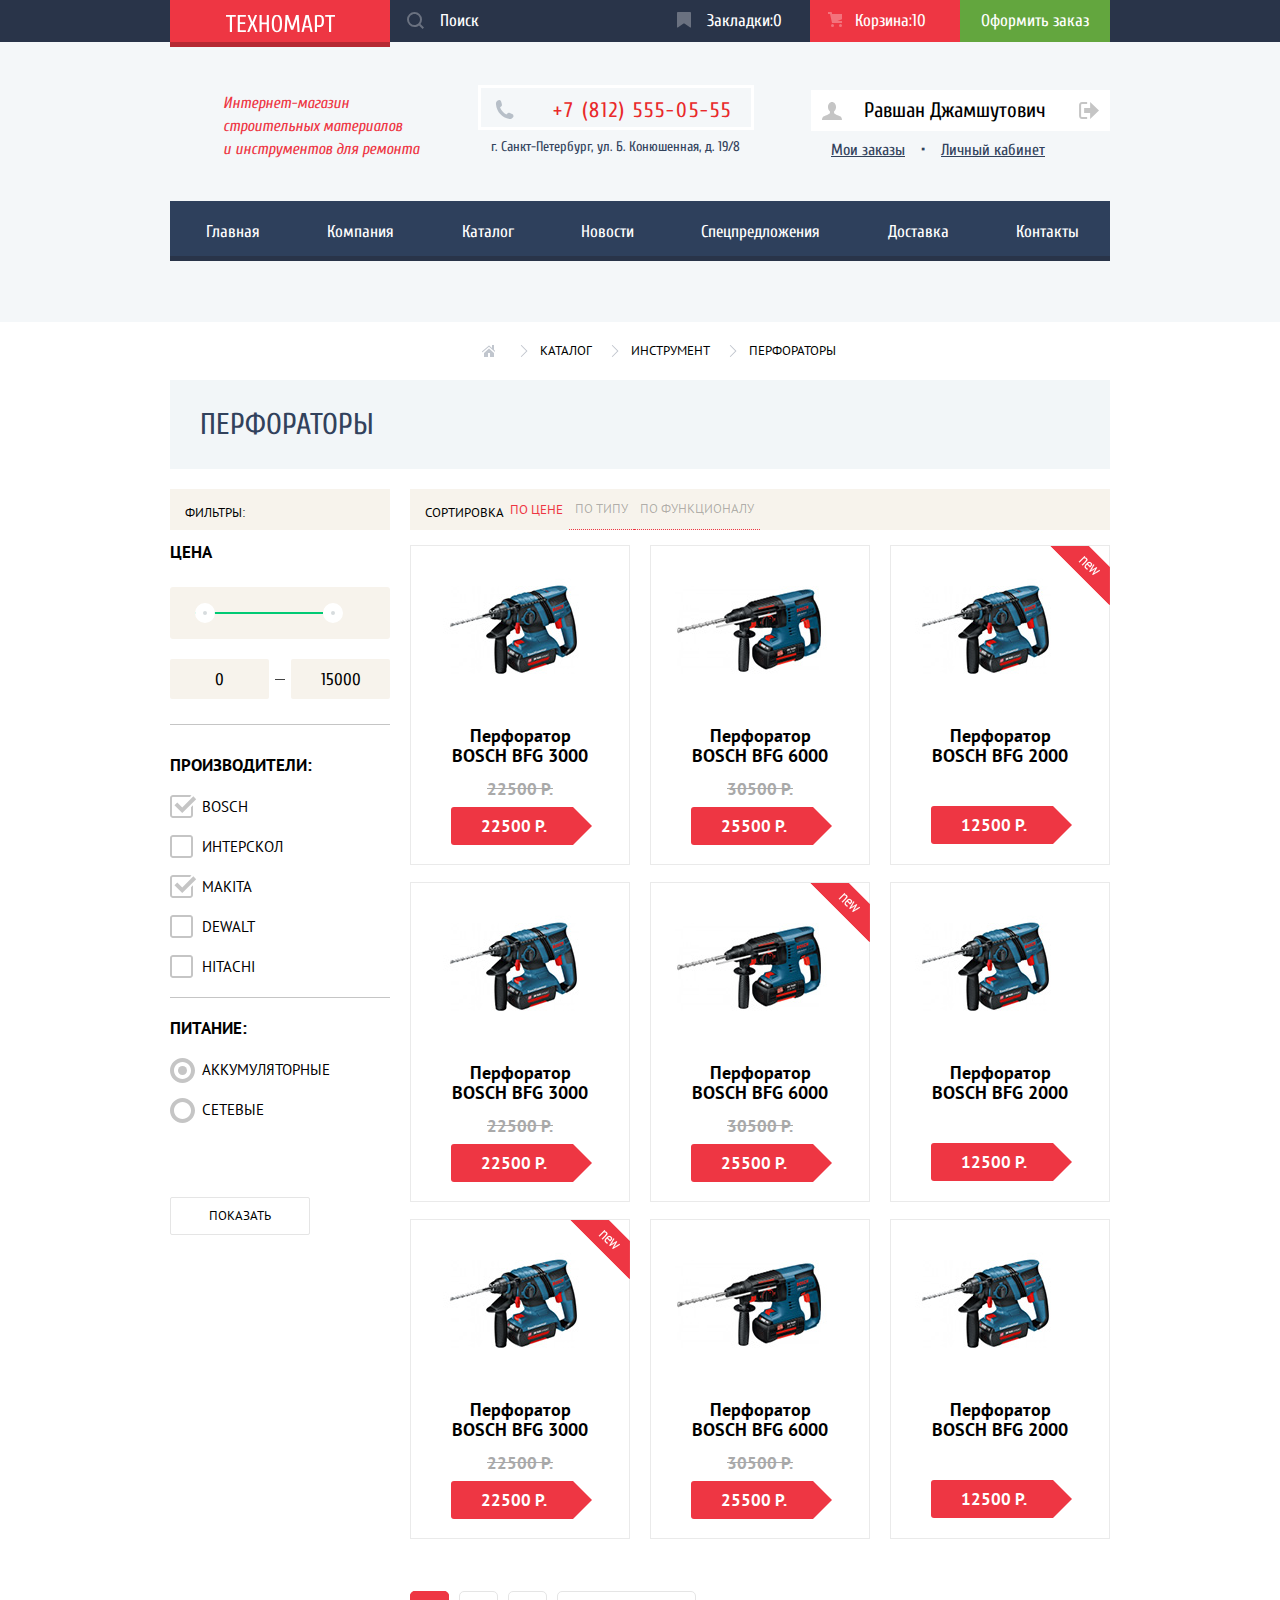
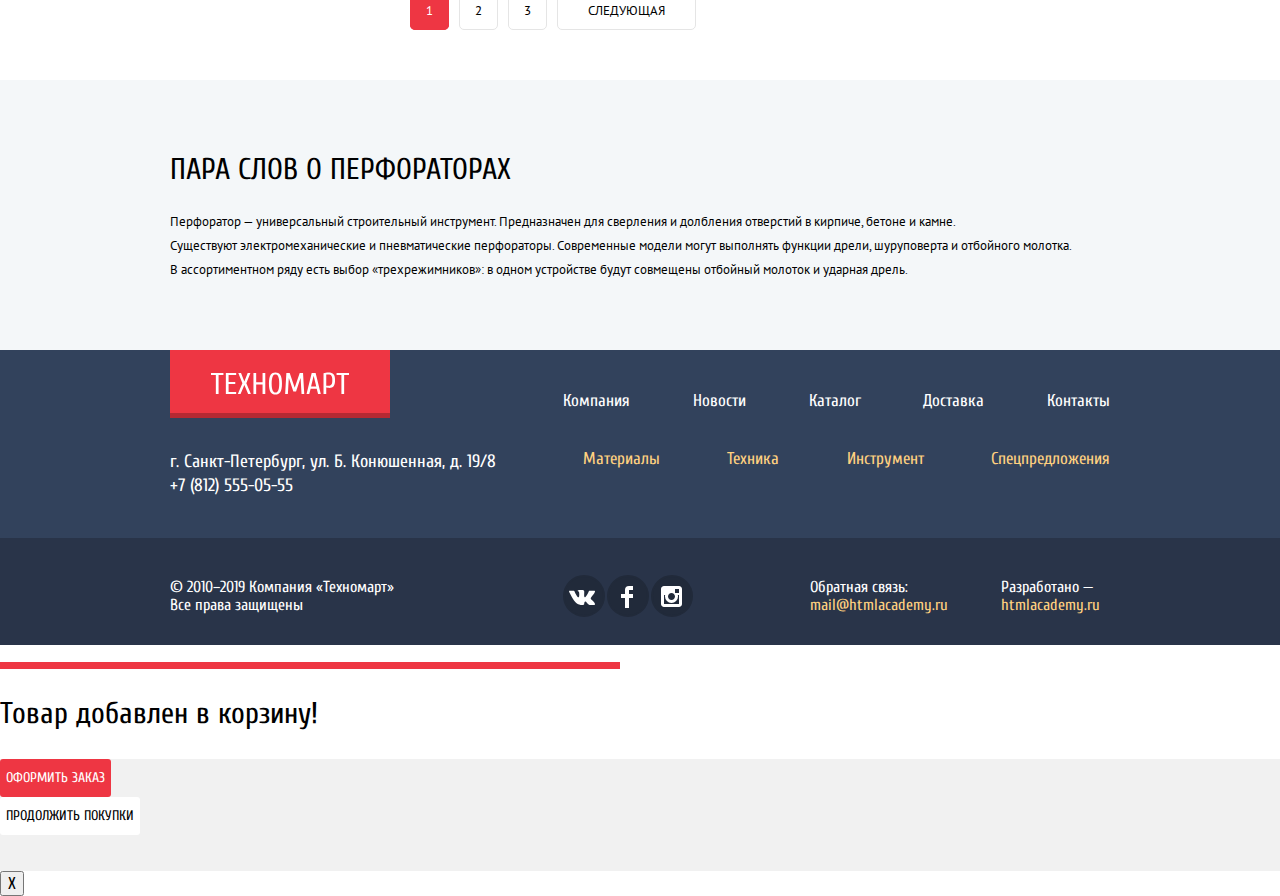
==== commit b1bbfb0d: "Задание 7 завершено" ====
--- a/catalog.html
+++ b/catalog.html
@@ -141,7 +141,7 @@
                 </li>
               </ul>
             </fieldset>
-            <div class="line"></div>
+            <div class="line second-line"></div>
             <fieldset class="filter-supply">
               <legend class="filter-name">Питание:</legend>
               <ul class="filter-list">
--- a/css/style.css
+++ b/css/style.css
@@ -744,6 +744,7 @@
 
 .filter-list {
   padding: 0;
+  margin-bottom: 0;
 }
 
 .filter-item {
@@ -754,13 +755,19 @@
   padding-bottom: 20px;
 }
 
+.filter-manufacturers  .filter-item:last-child {
+  padding-bottom: 0;
+}
+
 .filter-item input[type=checkbox],
 .filter-item input[type=radio] {
   -webkit-appearance: none;
   appearance: none;
 }
 
-.filter-manufacturers .filter-item label::before {
+.filter-manufacturers .filter-item:nth-child(2) label::before,
+.filter-manufacturers .filter-item:nth-child(4) label::before,
+.filter-manufacturers .filter-item:nth-child(5) label::before   {
   content: "";
   position: absolute;
   padding-right: 15px;
@@ -774,7 +781,20 @@
   background-position: 0 0;
 }
 
-
+.filter-manufacturers .filter-item:first-child label::before,
+.filter-manufacturers .filter-item:nth-child(3) label::before {
+  content: "";
+  position: absolute;
+  padding-right: 15px;
+  left: 0;
+  top: -2px;
+  margin-right: 15px;
+  width: 23px;
+  min-height: 23px;
+  background-image: url("../img/checkbox-on.svg");
+  background-repeat: no-repeat;
+  background-position: 0 0;
+}
 
 .filter-item label {
   padding-left: 28px;
@@ -786,6 +806,43 @@
   color: #000000;
 }
 
+.second-line{
+  margin-top: 20px;
+  margin-bottom: 15px;
+}
+
+.filter-supply .filter-name {
+  margin-top: 0;
+}
+
+.filter-supply .filter-item:nth-child(2) label::before   {
+  content: "";
+  position: absolute;
+  padding-right: 15px;
+  left: 0;
+  top: -2px;
+  margin-right: 15px;
+  width: 25px;
+  min-height: 25px;
+  background-image: url("../img/radio-off.svg");
+  background-repeat: no-repeat;
+  background-position: 0 0;
+}
+
+.filter-supply .filter-item:first-child label::before {
+  content: "";
+  position: absolute;
+  padding-right: 15px;
+  left: 0;
+  top: -2px;
+  margin-right: 15px;
+  width: 25px;
+  min-height: 25px;
+  background-image: url("../img/radio-on.svg");
+  background-repeat: no-repeat;
+  background-position: 0 0;
+}
+
 .filter-button {
   font-family: "PT Sans", "Arial", sans-serif;
   font-size: 13px;
@@ -796,6 +853,8 @@
   background-color: #ffffff;
   border: 1px solid #e5e5e5;
   border-radius: 2px;
+  padding: 9px 38px;
+  margin-top: 57px;
 }
 
 .product-wrapper {
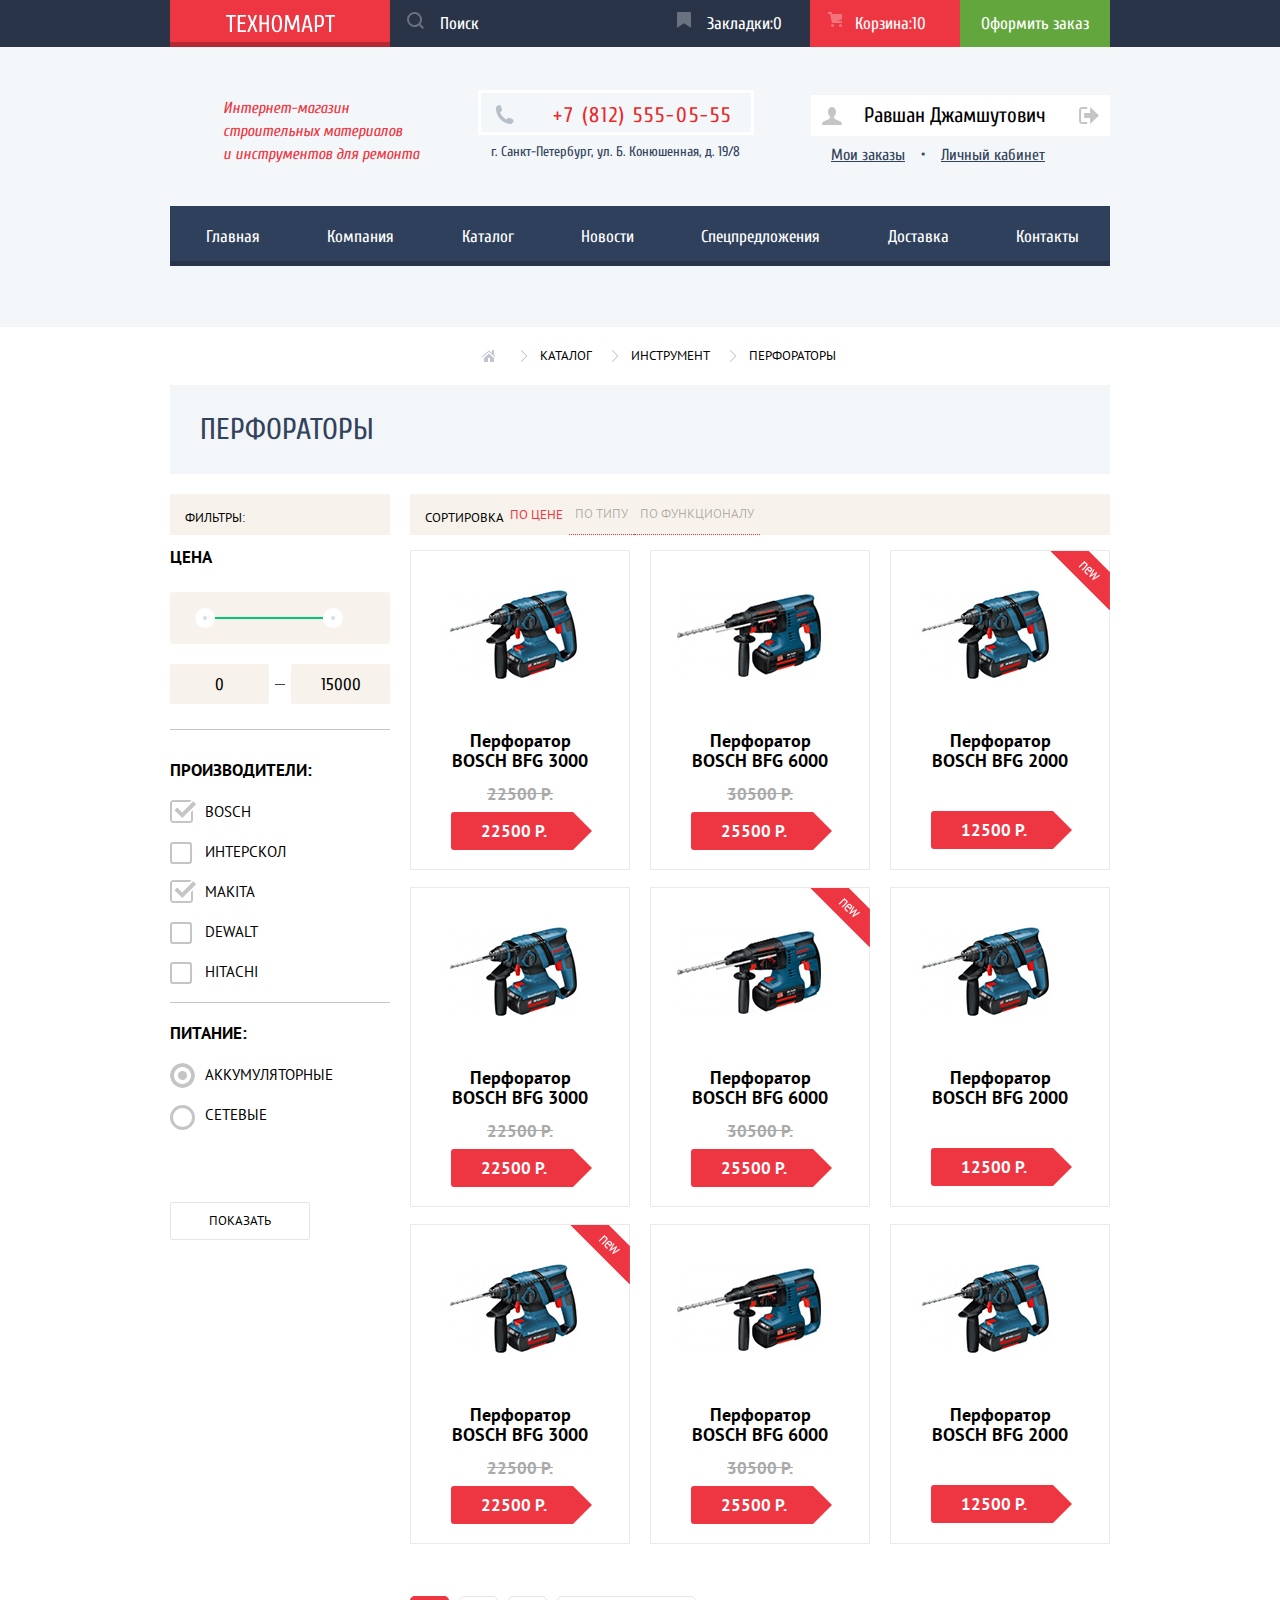
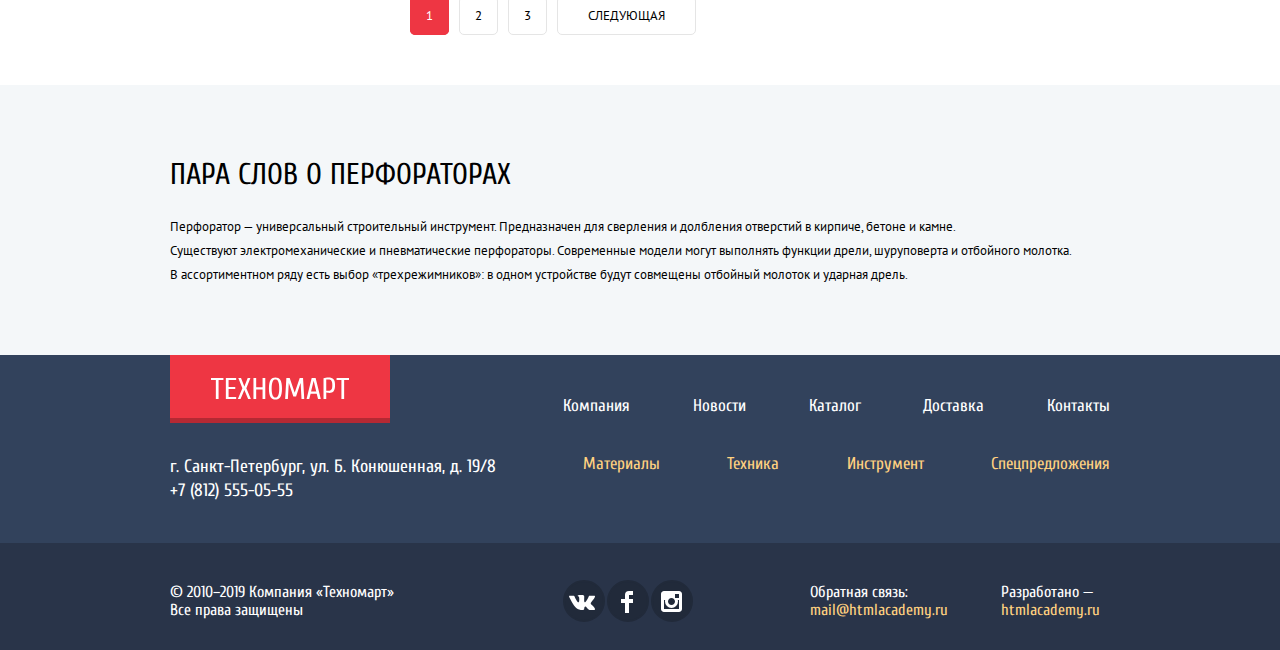
==== commit a3e317c5: "Доделано задание 8" ====
--- a/catalog.html
+++ b/catalog.html
@@ -120,24 +120,39 @@
               <legend class="filter-name">Производители:</legend>
               <ul class="filter-list">
                 <li class="filter-item">
-                  <input id="filter-bosch" type="checkbox" name="bosch" checked>
-                  <label for="filter-bosch">BOSCH</label>
-                </li>
-                <li class="filter-item">
-                  <input id="filter-interskol" type="checkbox" name="interskol" >
-                  <label for="filter-interskol">ИНТЕРСКОЛ</label>
-                </li>
-                <li class="filter-item">
-                  <input id="filter-makita" type="checkbox" name="makita" checked>
-                  <label for="filter-makita">MAKIta</label>
-                </li>
-                <li class="filter-item">
-                  <input id="filter-dewalt" type="checkbox" name="dewalt" >
-                  <label for="filter-dewalt">Dewalt</label>
-                </li>
-                <li class="filter-item">
-                  <input id="filter-hitachi" type="checkbox" name="hitachi" >
-                  <label for="filter-hitachi">Hitachi</label>
+                  <label class= "filter-wrapper" for="filter-bosch">
+                    <input class="visually-hidden" id="filter-bosch"  type="checkbox" name="bosch" checked>
+                    <span class="checkbox-indicator"></span>
+                    BOSCH
+                  </label>
+                </li>
+                <li class="filter-item">
+                  <label class= "filter-wrapper" for="filter-interskol">
+                    <input class="visually-hidden"  id="filter-interskol" type="checkbox" name="interskol" >
+                    <span class="checkbox-indicator"></span>
+                    ИНТЕРСКОЛ
+                  </label>
+                </li>
+                <li class="filter-item">
+                  <label class= "filter-wrapper" for="filter-makita">
+                    <input class="visually-hidden"   id="filter-makita" type="checkbox" name="makita" checked>
+                    <span class="checkbox-indicator"></span>
+                    MAKIta
+                  </label>
+                </li>
+                <li class="filter-item">
+                  <label class= "filter-wrapper" for="filter-dewalt">
+                    <input class="visually-hidden"  id="filter-dewalt" type="checkbox" name="dewalt" >
+                    <span class="checkbox-indicator"></span>
+                    Dewalt
+                  </label>
+                </li>
+                <li class="filter-item">
+                  <label class= "filter-wrapper" for="filter-hitachi">
+                    <input class="visually-hidden"  id="filter-hitachi" type="checkbox" name="hitachi" >
+                    <span class="checkbox-indicator"></span>
+                    Hitachi
+                  </label>
                 </li>
               </ul>
             </fieldset>
@@ -146,16 +161,22 @@
               <legend class="filter-name">Питание:</legend>
               <ul class="filter-list">
                 <li class="filter-item">
-                  <input id="filter-rechargeable" type="radio" name="type-power"  value="rechargeable" checked>
-                  <label for="filter-rechargeable">Аккумуляторные</label>
-                </li>
-                <li class="filter-item">
-                  <input id="filter-network" type="radio" name="type-power" value="network" >
-                  <label for="filter-network">Сетевые</label>
+                  <label class= "filter-wrapper" for="filter-rechargeable">
+                    <input class="visually-hidden" id="filter-rechargeable" type="radio" name="type-power"  value="rechargeable" checked>
+                    <span class="radiobutton-indicator"></span>
+                    Аккумуляторные
+                  </label>
+                </li>
+                <li class="filter-item">
+                  <label class= "filter-wrapper" for="filter-network">
+                    <input class="visually-hidden" id="filter-network" type="radio" name="type-power" value="network" >
+                    <span class="radiobutton-indicator"></span>
+                    Сетевые
+                  </label>
                 </li>
               </ul>
             </fieldset>
-            <button class="filter-button" ype="submit">Показать</button>
+            <button class="filter-button" type="button">Показать</button>
           </form>
         </section>
         <div class="product-wrapper">
@@ -369,7 +390,7 @@
       </div>
       </div>
     </footer>
-    <section class="buy">
+    <section class="modal buy">
       <form class="model-buy">
         <p class="model-decoration"></p>
         <h2 class="visually-hidden">Оповещение</h2>
@@ -379,7 +400,9 @@
           <button class="button button-buy" type="button">Продолжить покупки</button>
         </div>
       </form>
-      <button class="model-close" type="button" aria-label="Закрыть">Х</button>
+      <button class="modal-close" type="button">
+        <span class="visually-hidden">Закрыть</span>
+      </button>
     </section>
   </body>
 </html>
--- a/css/style.css
+++ b/css/style.css
@@ -75,7 +75,7 @@
 }
 
 .first-section-header-wrapper {
-  height: 42px;
+  min-height: 42px;
   display: flex;
   flex-wrap: wrap;
   width: 940px;
@@ -83,6 +83,7 @@
 }
 
 .main-header-logo {
+  position: relative;
   display: flex;
   width: 220px;
   min-height: 47px;
@@ -105,8 +106,9 @@
 .search {
   position: relative;
   display: flex;
+  flex-wrap: wrap;
   width: 270px;
-  height: 42px;
+  min-height: 42px;
 }
 
 /*.search-title {
@@ -167,8 +169,9 @@
 .bookmarks {
   position: relative;
   display: flex;
+  flex-wrap: wrap;
   width: 150px;
-  height: 42px;
+  min-height: 42px;
   background-color: #293449;
 }
 
@@ -214,8 +217,9 @@
 .cart {
   position: relative;
   display: flex;
+  flex-wrap: wrap;
   width: 150px;
-  height: 42px;
+  min-height: 42px;
   background-color: #293449;
 }
 
@@ -253,8 +257,9 @@
 
 .checkout {
   display: flex;
+  flex-wrap: wrap;
   width: 150px;
-  height: 42px;
+  min-height: 42px;
   background-color: #63a63e;
 }
 
@@ -759,30 +764,30 @@
   padding-bottom: 0;
 }
 
-.filter-item input[type=checkbox],
-.filter-item input[type=radio] {
-  -webkit-appearance: none;
-  appearance: none;
-}
-
-.filter-manufacturers .filter-item:nth-child(2) label::before,
-.filter-manufacturers .filter-item:nth-child(4) label::before,
-.filter-manufacturers .filter-item:nth-child(5) label::before   {
-  content: "";
-  position: absolute;
-  padding-right: 15px;
+.filter-wrapper {
+  cursor: pointer;
+}
+
+.filter-item input[type="checkbox"] + .checkbox-indicator {
+  position: absolute;
+  top: 0;
   left: 0;
-  top: -2px;
-  margin-right: 15px;
-  width: 23px;
-  min-height: 23px;
-  background-image: url("../img/checkbox-off.svg");
-  background-repeat: no-repeat;
-  background-position: 0 0;
-}
-
-.filter-manufacturers .filter-item:first-child label::before,
-.filter-manufacturers .filter-item:nth-child(3) label::before {
+
+  width: 18px;
+  height: 18px;
+
+  border: 2px solid #c5c5c5;
+  border-radius: 3px;
+}
+
+
+.filter-item input[type="checkbox"]:hover + .checkbox-indicator {
+
+  border-color: #b5b5b5;
+}
+
+.filter-item input[type="checkbox"]:checked + .checkbox-indicator {
+
   content: "";
   position: absolute;
   padding-right: 15px;
@@ -794,10 +799,46 @@
   background-image: url("../img/checkbox-on.svg");
   background-repeat: no-repeat;
   background-position: 0 0;
-}
+  border:none;
+}
+
+.filter-item input[type="radio"] + .radiobutton-indicator {
+  position: absolute;
+  top: 0;
+  left: 0;
+
+  width: 19px;
+  height: 19px;
+
+  border: 3px solid #c5c5c5;
+  border-radius: 50%;
+}
+
+.filter-item input[type="radio"]:hover + .radiobutton-indicator {
+
+  border-color: #b5b5b5;
+}
+
+.filter-item input[type="radio"]:checked + .radiobutton-indicator {
+
+  content: "";
+  position: absolute;
+
+  left: 0;
+  top: -2px;
+  margin-right: 15px;
+  width: 25px;
+  min-height: 25px;
+  background-image: url("../img/radio-on.svg");
+  background-repeat: no-repeat;
+  background-repeat: 0 0;
+  border:none;
+}
+
+
 
 .filter-item label {
-  padding-left: 28px;
+  padding-left: 35px;
   font-family: "PT Sans", "Arial", sans-serif;
   font-size: 15px;
   text-transform: uppercase;
@@ -815,33 +856,7 @@
   margin-top: 0;
 }
 
-.filter-supply .filter-item:nth-child(2) label::before   {
-  content: "";
-  position: absolute;
-  padding-right: 15px;
-  left: 0;
-  top: -2px;
-  margin-right: 15px;
-  width: 25px;
-  min-height: 25px;
-  background-image: url("../img/radio-off.svg");
-  background-repeat: no-repeat;
-  background-position: 0 0;
-}
-
-.filter-supply .filter-item:first-child label::before {
-  content: "";
-  position: absolute;
-  padding-right: 15px;
-  left: 0;
-  top: -2px;
-  margin-right: 15px;
-  width: 25px;
-  min-height: 25px;
-  background-image: url("../img/radio-on.svg");
-  background-repeat: no-repeat;
-  background-position: 0 0;
-}
+
 
 .filter-button {
   font-family: "PT Sans", "Arial", sans-serif;
@@ -855,6 +870,7 @@
   border-radius: 2px;
   padding: 9px 38px;
   margin-top: 57px;
+  cursor: pointer;
 }
 
 .product-wrapper {
@@ -1951,6 +1967,8 @@
 }
 
 .login-name {
+  display: block;
+  margin-bottom: 0px;
   font-size: 18px;
   line-height: 18px;
 }
@@ -1960,6 +1978,13 @@
   line-height: 18px;
   border: 2px solid #d7dcde;
   border-radius: 3px;
+  min-height: 34px;
+  min-width: 212px;
+}
+
+.login-user::placeholder {
+  padding-left: 20px;
+  font-family: "PT Sans", "Arial", sans-serif;
 }
 
 .login-user:hover {
@@ -1971,27 +1996,118 @@
 }
 
 .modal {
+  position:fixed;
+  background-color: #ffffff;
+  box-shadow: 0px 20px 40px 0 rgba(0, 1, 1, 0.75);
+}
+
+.modal-login {
   width: 620px;
   height: 430px;
+  display: none;
+  top: 135px;
+  left: 680px;
+  height: 177px;
+  z-index: 2;
+}
+
+.modal-login p + p {
+  margin-top: 40px;
+  margin-bottom: 20px;
+  margin-left: 80px;
 }
 
 .model-decoration {
+  position: absolute;
   display: block;
-  width: 620px;
+  margin: 0;
+  top: 0;
+  width: 100%;
   height: 7px;
   background-color: #ee3643;
 }
 
+.modal-map {
+  display: none;
+  bottom: 250px;
+  left: 50%;
+  margin-left: -470px;
+  height: 446px;
+  z-index: 2;
+}
+
+.modal-map p {
+  margin: 0;
+}
+
+.modal-support {
+  display: none;
+  left: 50%;
+  bottom: 200px;
+  margin-left: -310px;
+  width: 620px;
+  height: 430px;
+  z-index: 2;
+}
+
+.support-wrapper {
+  display: flex;
+  flex-direction: row;
+  flex-wrap: wrap;
+  width: 460px;
+  margin: 0 auto;
+}
+
+.support-wrapper p:first-child {
+  margin-right: auto;
+  padding-top: 30px;
+}
+
+.support-wrapper p:nth-child(2){
+  padding-top: 30px;
+}
+
+.support-wrapper .login-name {
+  display: block;
+  margin-bottom: 10px;
+}
+
+.support-wrapper textarea {
+  width: 452px;
+}
+
+.support-wrapper textarea::placeholder {
+  padding-top: 10px;
+}
+
+.buy {
+  display: none;
+  left: 50%;
+  bottom: 310px;
+  margin-left: -310px;
+  width: 620px;
+  height: 282px;
+  z-index: 20;
+}
+
+
+
 .modal-part {
-  height: 112px;
+  display: flex;
+  justify-content: center;
+  align-items: center;
+  min-height: 112px;
   background-color: #f1f1f1;
 }
+
+
 
 .button-form {
   width: 460px;
   height: 38px;
   border: 2px solid #ee3643;
   border-radius: 3px;
+  color: #ffffff;
 }
 
 .button-form:hover {
@@ -2003,10 +2119,47 @@
 }
 
 .modal-close {
-  border: none;
+  position: absolute;
+  top: 10px;
+  right: 10px;
+  width: 22px;
+  height: 22px;
+  background-color: #ffffff;
+
+  border: 0;
+
+  cursor: pointer;
+}
+
+.modal-close::before,
+.modal-close::after {
+  content: "";
+
+  position: absolute;
+  top: 10px;
+  left: 2px;
+
+  width: 19px;
+  height: 3px;
+
+  background-color: red;
+}
+
+.modal-close::before {
+  transform: rotate(45deg);
+}
+
+.modal-close::after {
+  transform: rotate(-45deg);
 }
 
 .alert {
+  display: block;
+  margin-top: 50px;
+  margin-bottom: 50px;
+  padding-top: 20px;
+  padding-bottom: 20px;
+  padding-left: 140px;
   font-family: "Cuprum", "Arial", sans-serif;
   font-size: 30px;
   line-height: 30px;
@@ -2014,7 +2167,23 @@
   color: #000000;
 }
 
+.alert::before {
+  content: "";
+  position: absolute;
+  left: 45px;
+  top: 50px;
+  width: 66px;
+  height: 66px;
+  background-image: url(../img/modal-check.svg);
+  background-repeat: no-repeat;
+  background-position: 0 0;
+  background-color: none;
+}
+
 .button-order {
+  min-width: 216px;
+  padding: 10px 45px;
+  margin-right: 10px;
   font-family: "Cuprum", "Arial", sans-serif;
   font-size: 14px;
   text-transform: uppercase;
@@ -2023,9 +2192,12 @@
   color: #ffffff;
   border: none;
   border-radius: 3px;
+  cursor: pointer;
 }
 
 .button-buy {
+  padding: 10px 45px;
+  margin-left: 10px;
   font-family: "Cuprum", "Arial", sans-serif;
   font-size: 14px;
   line-height: 18px;
@@ -2035,4 +2207,6 @@
   background-color: #ffffff;
   border: none;
   border-radius: 3px;
-}
+  cursor: pointer;
+}
+
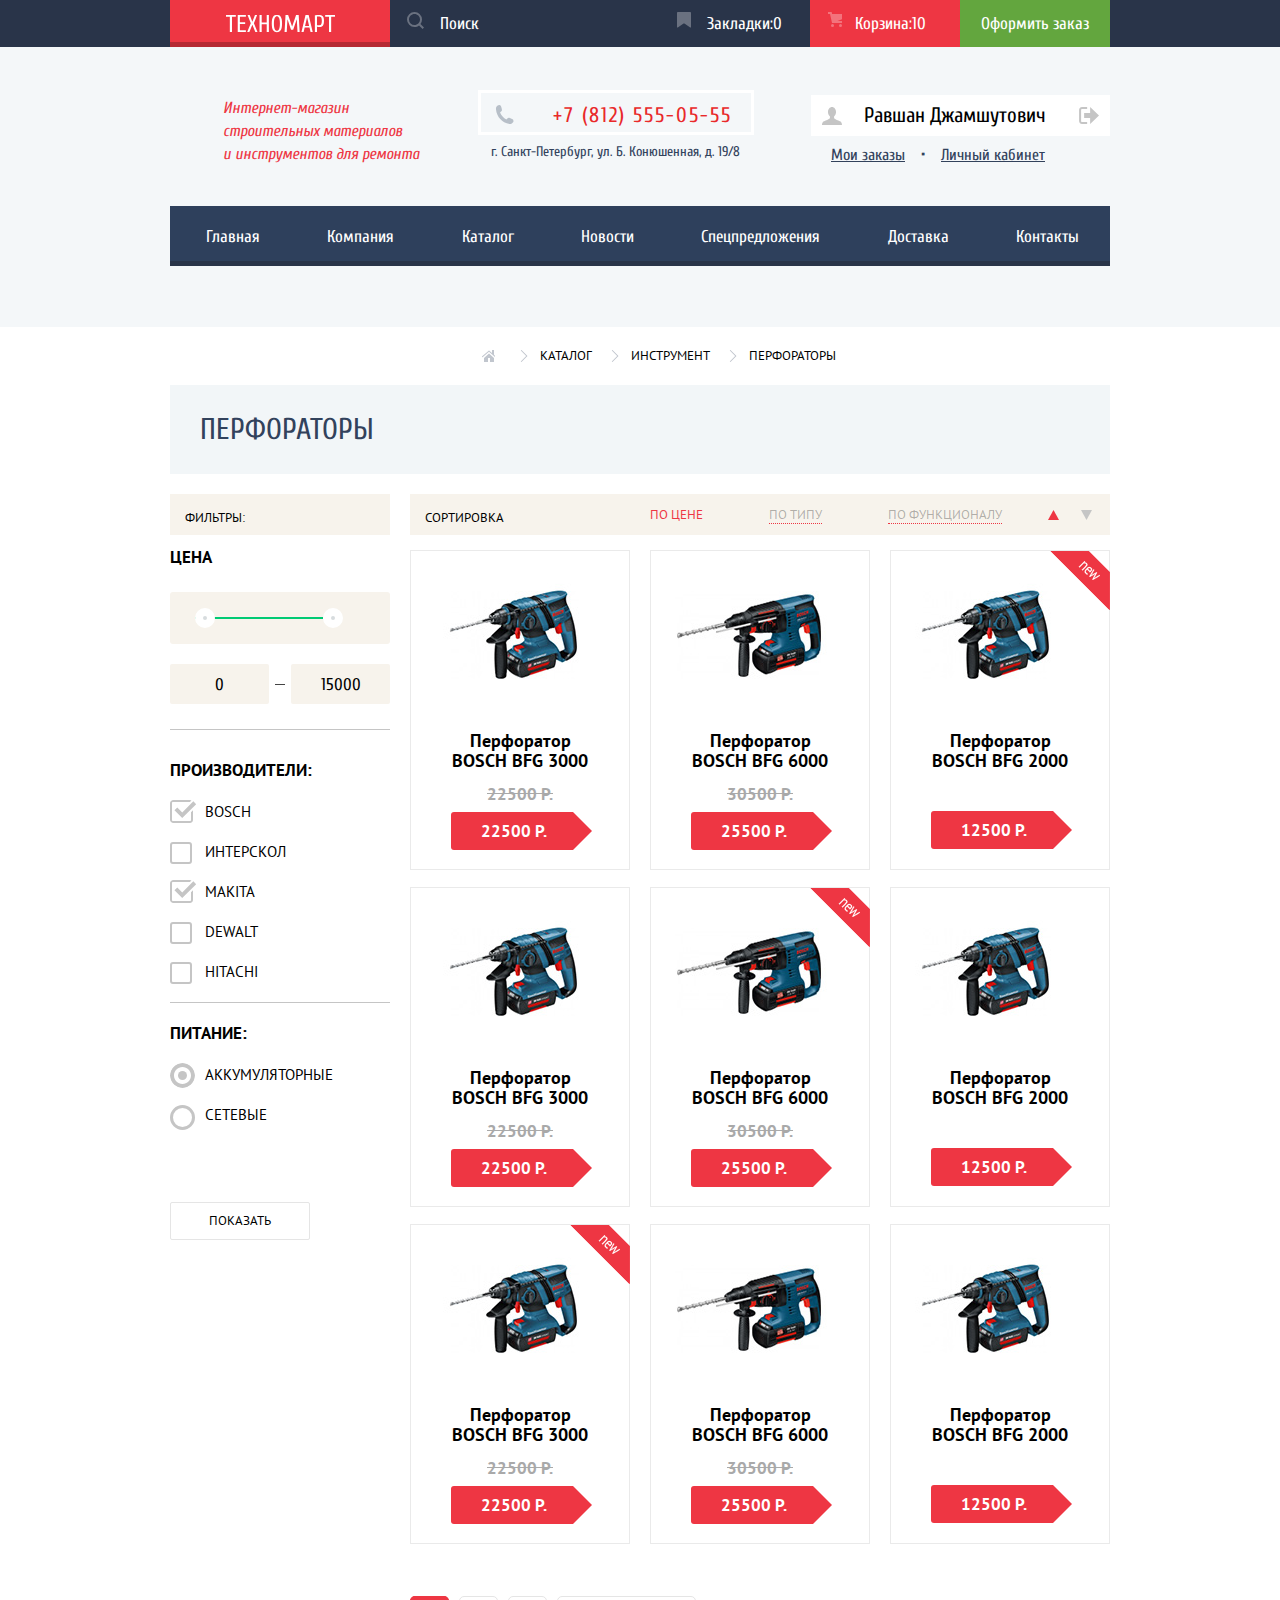
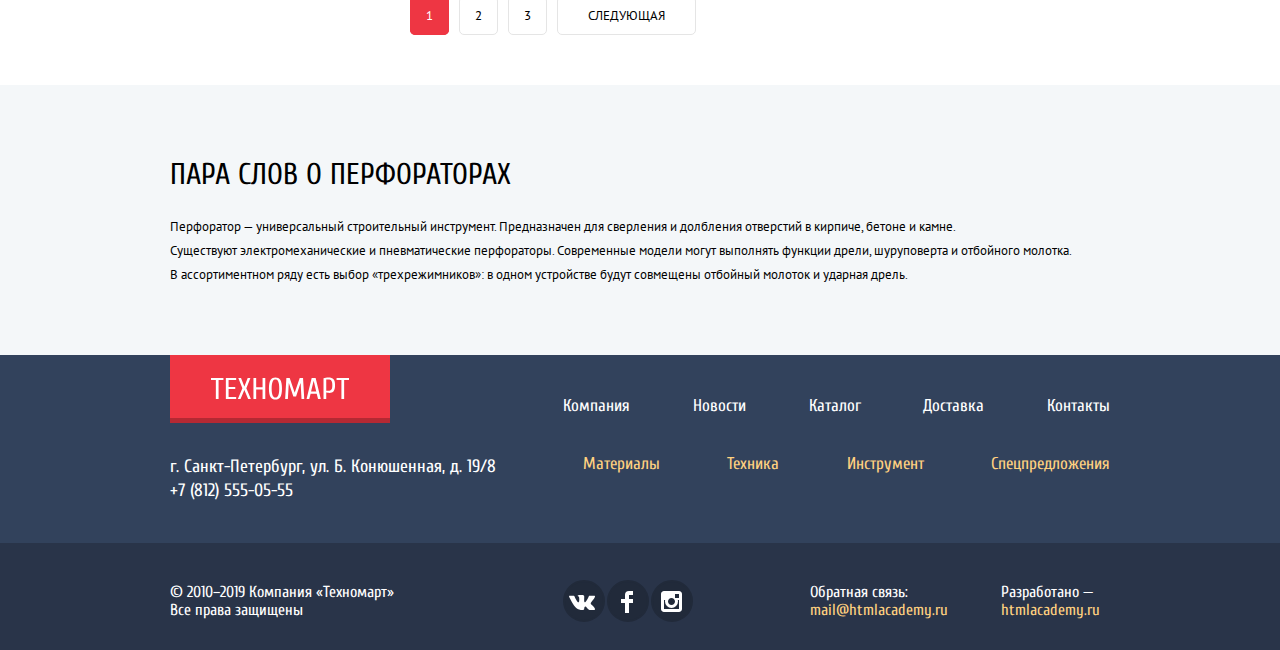
==== commit a5b08f4c: "Завершила разметку задание 8" ====
--- a/catalog.html
+++ b/catalog.html
@@ -184,10 +184,23 @@
             <form class="sorting">
               <h2 class="filter-type">Сортировка</h2>
               <button class="indicators-price" type="button">По цене</button>
-              <button class="indicators-type" type="button">По типу</button>
-              <button class="indicators-function" type="button">По функционалу</button>
-              <button class="button-filter-type button-filter-up" type="button" aria-label="На возрастание"></button>
-              <button class="button-filter-type button-filter-down" type="button" aria-label="На убывание"></button>
+              <button class="indicators-type" type="button">
+                <span>По типу</span>
+              </button>
+              <button class="indicators-function" type="button">
+                <span>По функционалу</span>
+              </button>
+              <button class="button-filter-type button-filter-up" type="button" aria-label="На возрастание">
+                <svg xmlns="http://www.w3.org/2000/svg" width="11" height="10" viewBox="0 0 11 10">
+                  <path fill="#231F20" d="M5.5 0L0 10h11z"/>
+              </svg>
+              </button>
+              <button class="button-filter-type button-filter-down" type="button" aria-label="На убывание">
+                <svg xmlns="http://www.w3.org/2000/svg" width="11" height="10" viewBox="0 0 11 10">
+                  <path fill="#231F20" d="M5.5 10L0 0h11"/>
+              </svg>
+
+              </button>
             </form>
           </section>
           <section class="products">
--- a/css/style.css
+++ b/css/style.css
@@ -89,6 +89,7 @@
   min-height: 47px;
   background-color: #ee3643;
   box-shadow: inset 0 -5px 0 0 rgba(0, 0, 0, 0.24);
+
 }
 
 .main-header-logo:hover {
@@ -462,6 +463,7 @@
   background-color: #ffffff;
   margin-top: 8px;
   padding: 10px 0;
+  cursor: pointer;
 }
 
 .user-name {
@@ -471,7 +473,17 @@
   padding-right: 10px;
 }
 
-
+.user-wrapper:hover svg path{
+  fill:  #2e405c;
+}
+
+.user-wrapper:active svg path{
+  fill:  rgba(50, 66, 92, 0.3);
+}
+
+.user-name:active {
+  color:  rgba(50, 66, 92, 0.3);
+}
 
 
 .user-cabinet-list {
@@ -484,6 +496,14 @@
 
 .user-cabinet-item {
   list-style: none;
+}
+
+.user-cabinet-item:hover a{
+  color: #ee3643;
+}
+
+.user-cabinet-item:active a{
+  color: rgba(50, 66, 92, 0.3);
 }
 
 .user-cabinet-item:last-child::before {
@@ -717,7 +737,7 @@
 }
 
 .filter-type {
-  padding: 6px 0 8px 15px;
+  padding: 6px 140px 8px 15px;
   padding-top: 15px;
   margin: 0;
   font-family: "PT Sans", "Arial", sans-serif;
@@ -880,17 +900,31 @@
 
 .sorting {
   display: flex;
+  align-items: center;
   min-width: 38px;
   background-color: #f7f3ec;
 }
 
 .button-filter-type {
-  outline: none;
   border: none;
   background-color: transparent;
 }
 
+.button-filter-up svg path{
+  fill: #ee3643;
+
+}
+
+.button-filter-up svg {
+  padding-right: 10px;
+}
+
+.button-filter-down svg path{
+  fill: #c5c5c5;
+}
+
 .indicators-price {
+  padding-right: 60px;
   font-family: "PT Sans", "Arial", sans-serif;
   font-size: 13px;
   line-height: 18px;
@@ -903,6 +937,7 @@
 
 .indicators-type,
 .indicators-function {
+  padding-bottom: 0;
   font-family: "PT Sans", "Arial", sans-serif;
   font-size: 13px;
   line-height: 18px;
@@ -910,8 +945,27 @@
   text-transform: uppercase;
   color: rgba(0, 0, 0, 0.3);
   border: none;
+
+  background-color: #f7f3ec;
+}
+
+.indicators-type {
+  margin-bottom: 0;
+  padding-bottom: 0;
+  padding-right: 60px;
+}
+
+.indicators-type span{
+
   border-bottom: 1px dotted #ee3643;
-  background-color: #f7f3ec;
+}
+.indicators-function {
+  padding-right: 40px;
+
+}
+
+.indicators-function span{
+  border-bottom: 1px dotted #ee3643;
 }
 
 .promo-block {
@@ -1779,6 +1833,7 @@
 
 .main-footer-logo {
   min-height: 68px;
+  cursor: pointer;
 }
 
 .footer-menu {
